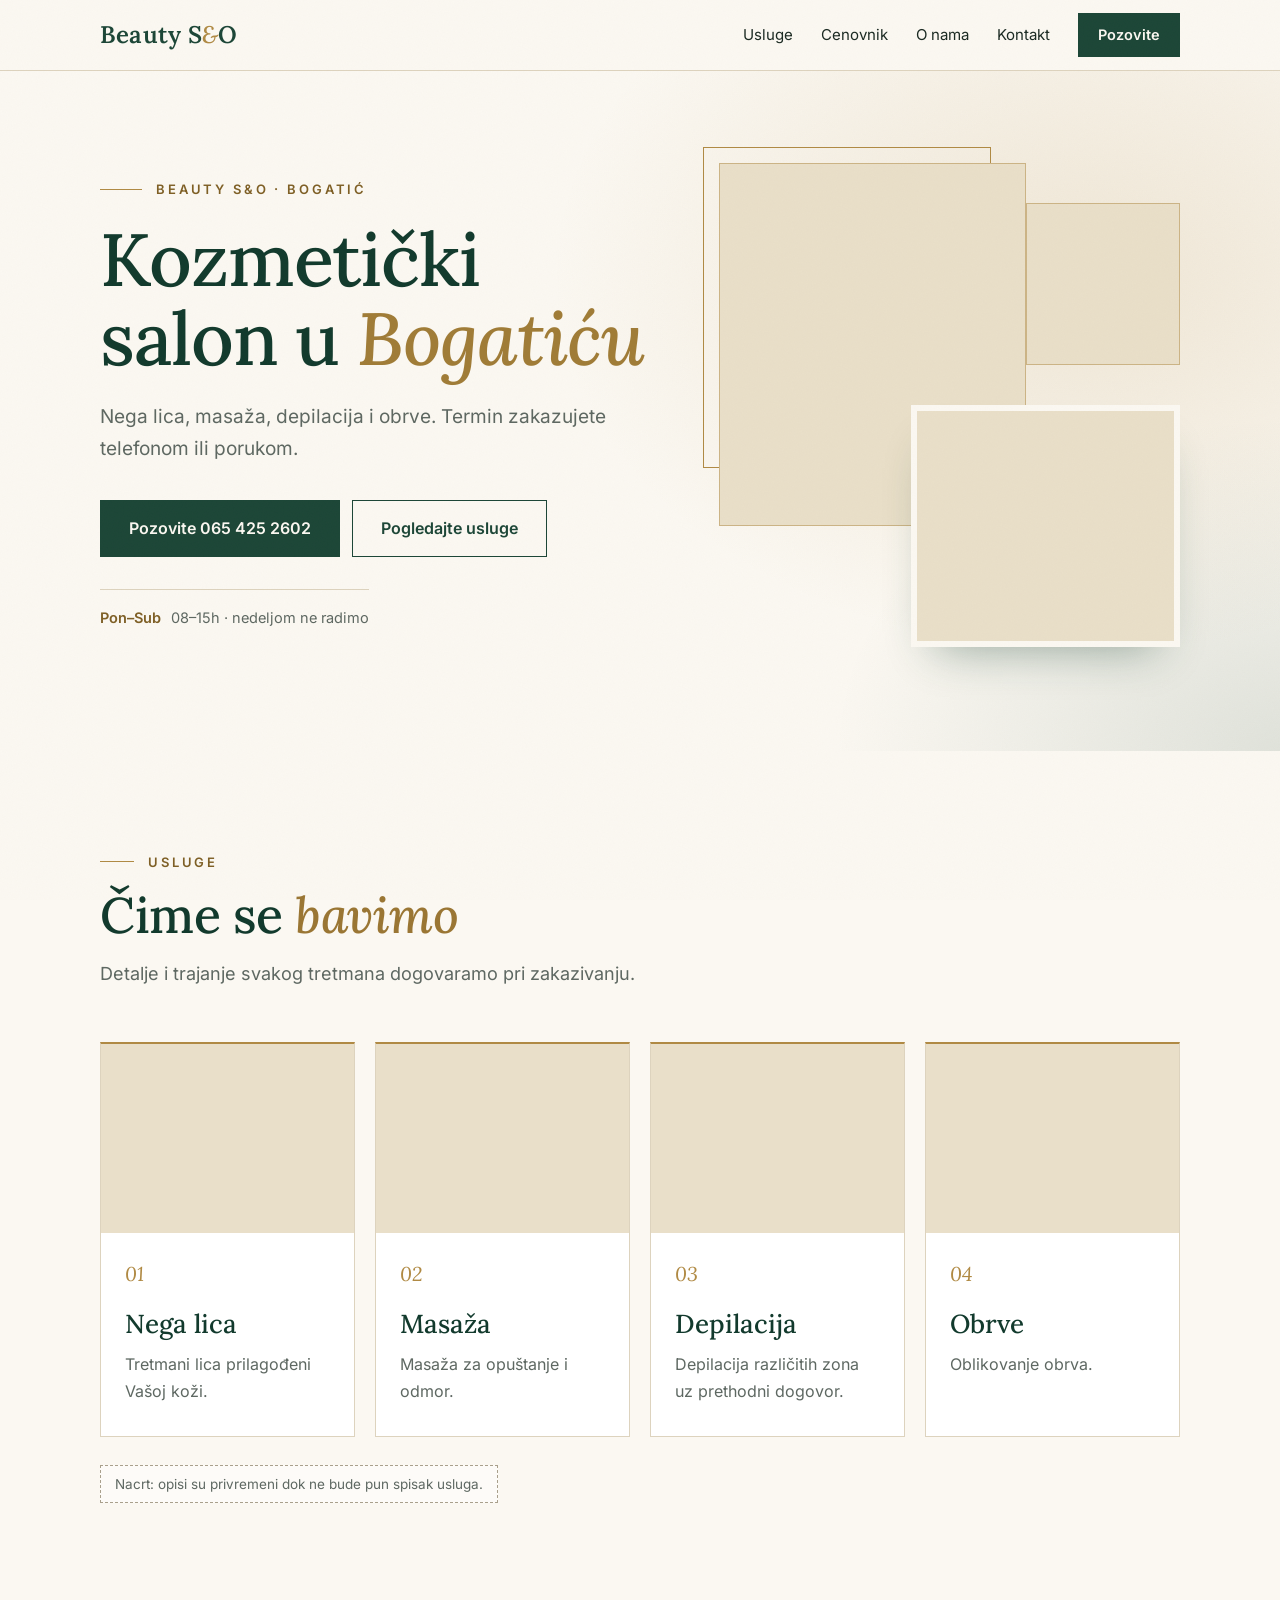
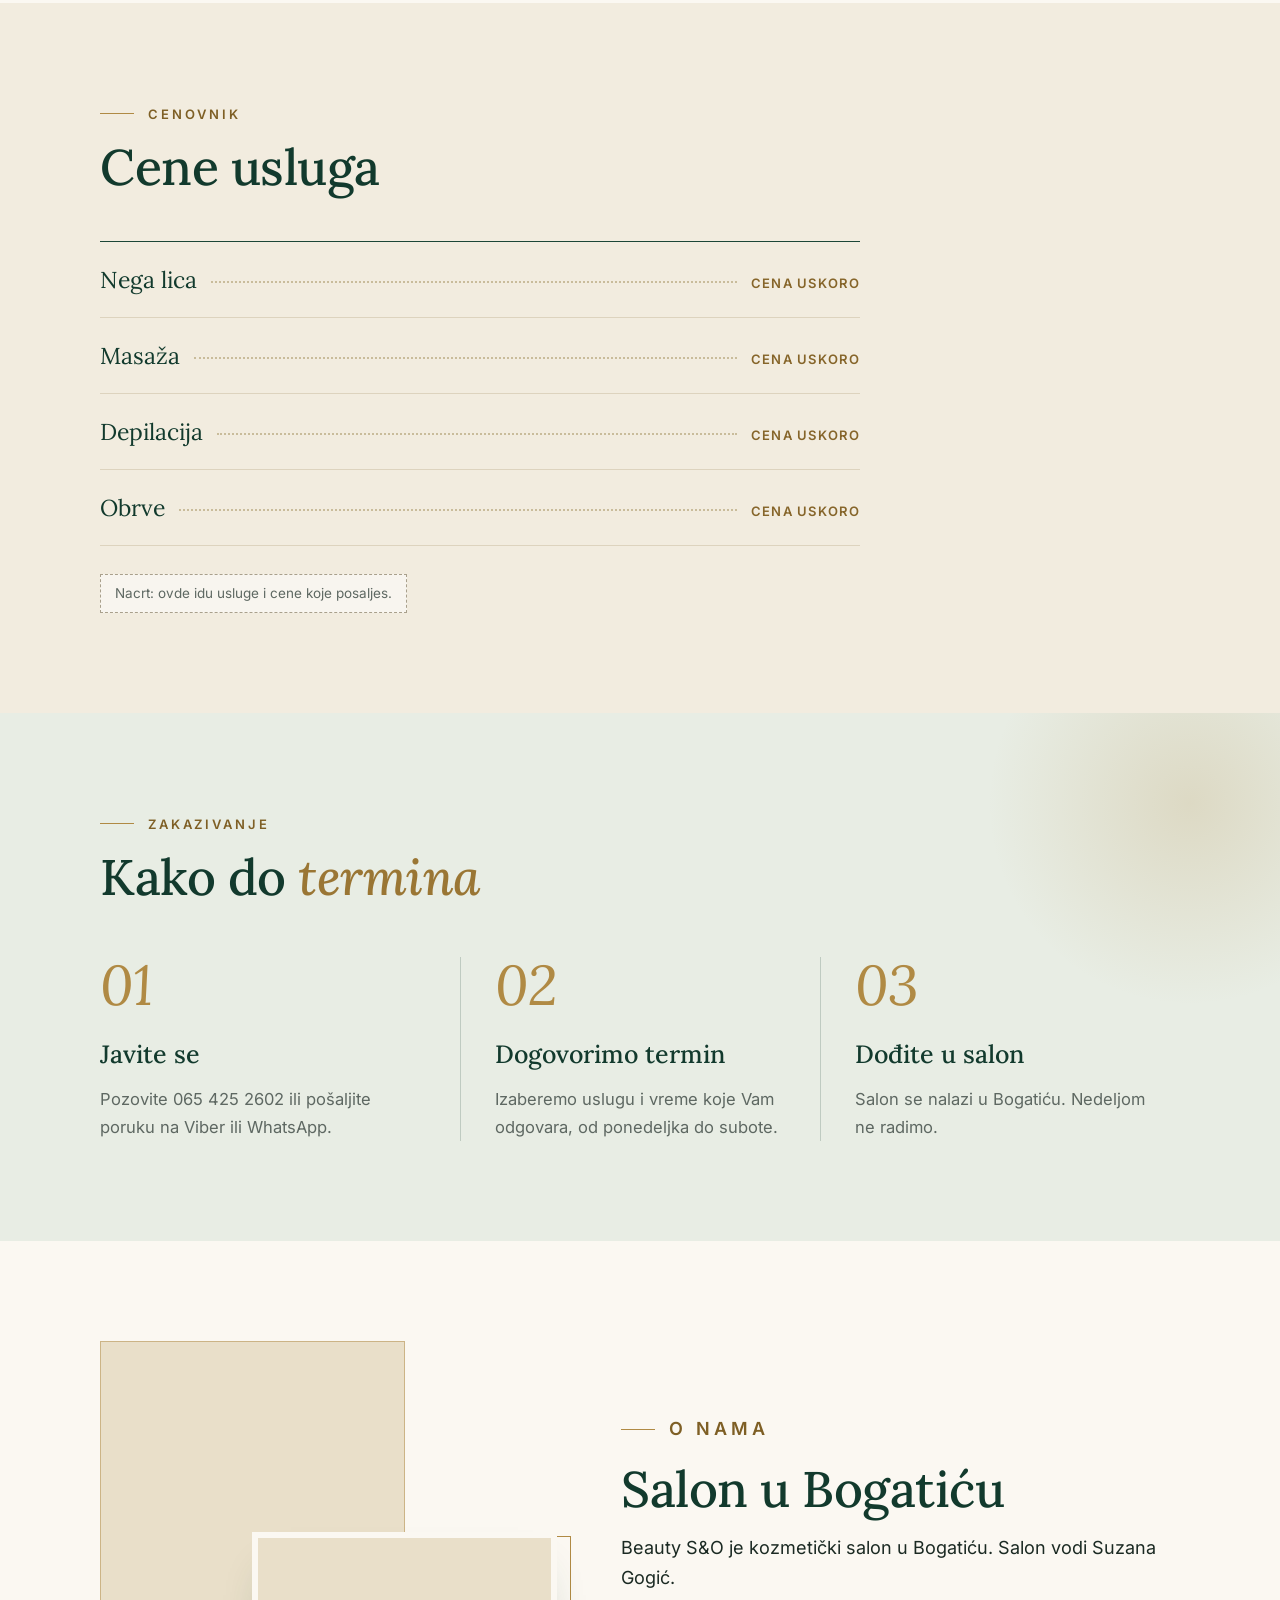
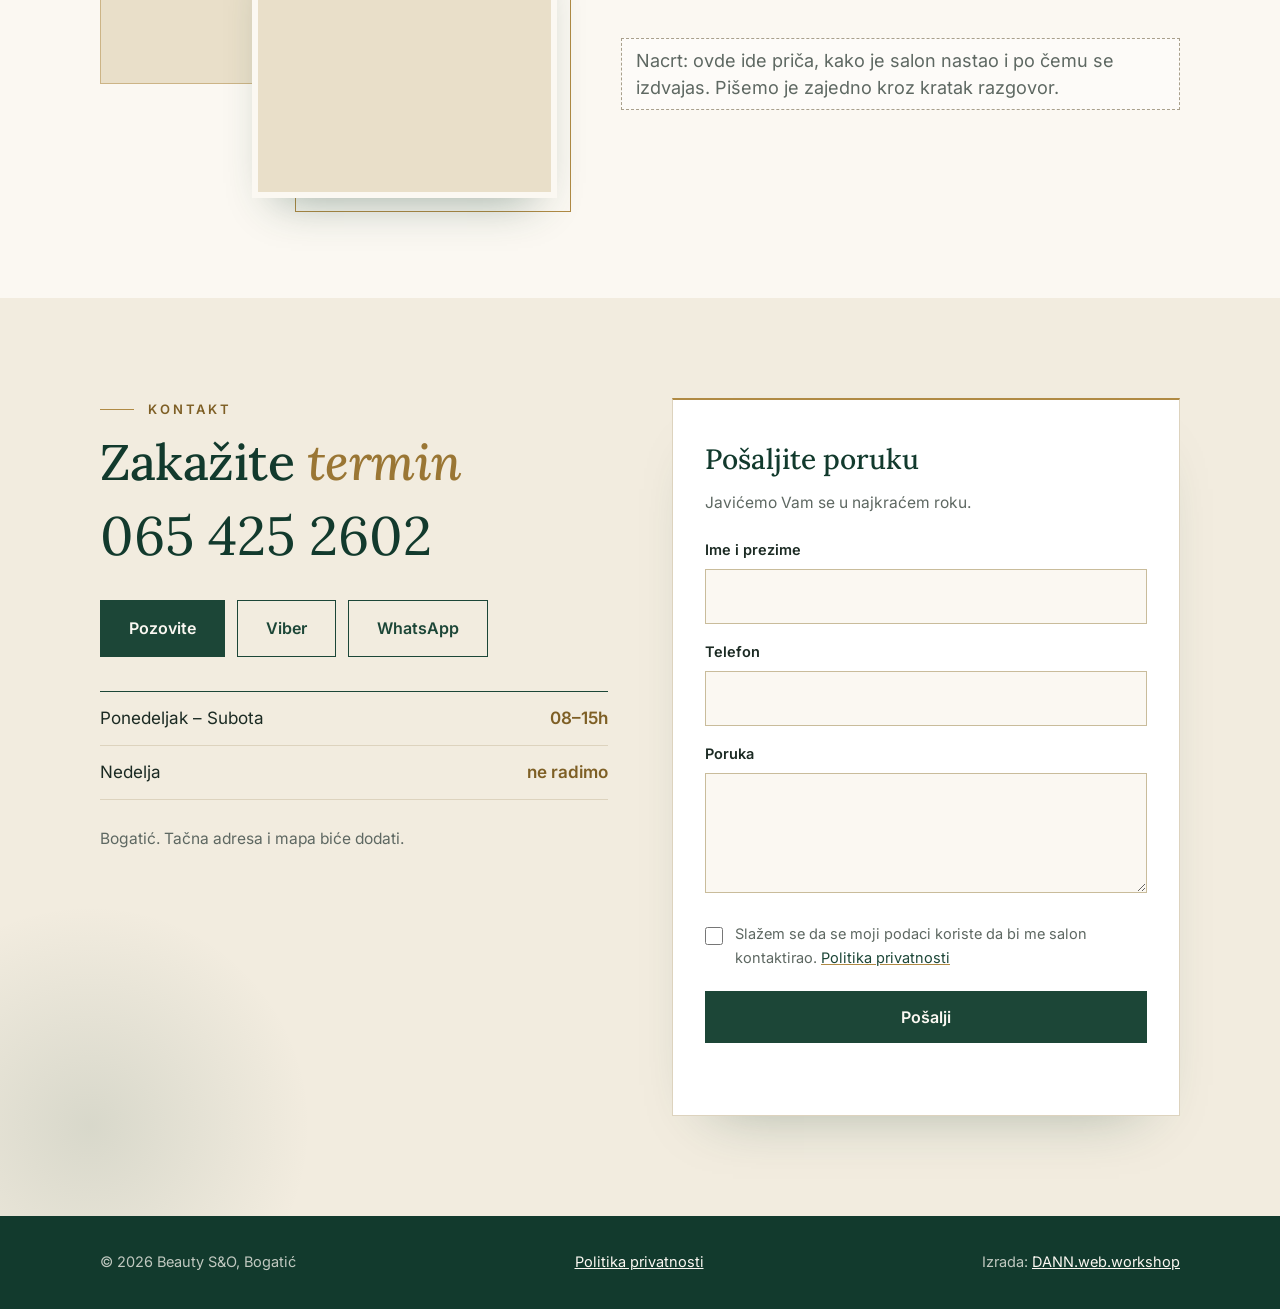
==== index.html @ f67adc8b "Refine temporary service descriptions in index.html Updated temporary descriptions and service notes" ====
<!DOCTYPE html>
<html lang="sr">
<head>
<meta charset="UTF-8">
<meta name="viewport" content="width=device-width, initial-scale=1.0">
<meta name="robots" content="noindex, nofollow">
<title>Beauty S&amp;O | Kozmetički salon Bogatić</title>
<meta name="description" content="Kozmetički salon Beauty S&amp;O u Bogatiću: nega lica, masaža, depilacija i obrve. Radno vreme 08–15h, nedeljom ne radimo. Pozovite za termin.">
<meta name="theme-color" content="#FBF8F2">
<link rel="icon" href="favicon.ico" sizes="any">
<link rel="icon" type="image/png" sizes="32x32" href="img/favicon-32x32.png">
<link rel="icon" type="image/png" sizes="16x16" href="img/favicon-16x16.png">
<link rel="apple-touch-icon" href="img/apple-touch-icon.png">
<link rel="manifest" href="site.webmanifest">
<meta property="og:type" content="website">
<meta property="og:locale" content="sr_RS">
<meta property="og:title" content="Beauty S&amp;O | Kozmetički salon Bogatić">
<meta property="og:description" content="Nega lica, masaža, depilacija i obrve u Bogatiću. Pozovite za termin.">
<meta name="twitter:card" content="summary_large_image">
<link rel="preload" href="fonts/lora.woff2" as="font" type="font/woff2" crossorigin>
<link rel="stylesheet" href="style.css">
<script type="application/ld+json">
{"@context":"https://schema.org","@type":"BeautySalon","name":"Beauty S&O","telephone":"+381654252602","address":{"@type":"PostalAddress","addressLocality":"Bogatić","addressCountry":"RS"},"openingHoursSpecification":[{"@type":"OpeningHoursSpecification","dayOfWeek":["Monday","Tuesday","Wednesday","Thursday","Friday","Saturday"],"opens":"08:00","closes":"15:00"}]}
</script>
</head>
<body>
<header class="hdr">
<div class="wrap">
<a class="logo" href="#top">Beauty S<i>&amp;</i>O</a>
<button class="burger" id="burger" aria-label="Meni" aria-expanded="false" aria-controls="nav">☰</button>
<nav class="nav" id="nav">
<a href="#usluge">Usluge</a>
<a href="#cenovnik">Cenovnik</a>
<a href="#o-nama">O nama</a>
<a href="#kontakt">Kontakt</a>
<a class="cta" href="tel:+381654252602">Pozovite</a>
</nav>
</div>
</header>
<main id="top">
<section class="hero">
<div class="wrap">
<div>
<p class="eyebrow">Beauty S&amp;O · Bogatić</p>
<h1>Kozmetički salon u <em>Bogatiću</em></h1>
<p class="lead">Nega lica, masaža, depilacija i obrve. Termin zakazujete telefonom ili porukom.</p>
<div class="cta-row">
<a class="btn red" href="tel:+381654252602">Pozovite 065 425 2602</a>
<a class="btn line" href="#usluge">Pogledajte usluge</a>
</div>
<p class="chip"><b>Pon–Sub</b> 08–15h · nedeljom ne radimo</p>
</div>
<div class="collage" aria-hidden="true">
<div class="pic a" style="background-image:url(https://images.pexels.com/photos/6560291/pexels-photo-6560291.jpeg?auto=compress&cs=tinysrgb&w=900)"><span class="phl">Lale ili<br>opšta atmosfera</span></div>
<div class="pic b" style="background-image:url(https://images.pexels.com/photos/37229301/pexels-photo-37229301.jpeg?auto=compress&cs=tinysrgb&w=900)"><span class="phl">Masaža lica<br>(vrat i brada)</span></div>
<div class="pic c" style="background-image:url(https://images.pexels.com/photos/15419311/pexels-photo-15419311.jpeg?auto=compress&cs=tinysrgb&w=600)"><span class="phl">Detalj<br>proizvoda</span></div>
</div>
</div>
</section>
<section class="sec" id="usluge">
<div class="wrap">
<p class="kick rv">Usluge</p>
<h2 class="rv">Čime se <em>bavimo</em></h2>
<p class="intro rv">Detalje i trajanje svakog tretmana dogovaramo pri zakazivanju.</p>
<div class="cards">
<article class="card rv"><div class="pic" style="background-image:url(https://images.pexels.com/photos/6690234/pexels-photo-6690234.jpeg?auto=compress&cs=tinysrgb&w=700)"><span class="phl">Nega lica</span></div><span class="n">01</span><h3>Nega lica</h3><p>Tretmani lica prilagođeni Vašoj koži.</p></article>
<article class="card rv"><div class="pic" style="background-image:url(https://images.pexels.com/photos/3865611/pexels-photo-3865611.jpeg?auto=compress&cs=tinysrgb&w=700)"><span class="phl">Masaža</span></div><span class="n">02</span><h3>Masaža</h3><p>Masaža za opuštanje i odmor.</p></article>
<article class="card rv"><div class="pic" style="background-image:url(https://images.pexels.com/photos/9486632/pexels-photo-9486632.jpeg?auto=compress&cs=tinysrgb&w=700)"><span class="phl">Depilacija</span></div><span class="n">03</span><h3>Depilacija</h3><p>Depilacija različitih zona uz prethodni dogovor.</p></article>
<article class="card rv"><div class="pic" style="background-image:url(https://images.pexels.com/photos/3373735/pexels-photo-3373735.jpeg?auto=compress&cs=tinysrgb&w=700)"><span class="phl">Obrve</span></div><span class="n">04</span><h3>Obrve</h3><p>Oblikovanje obrva.</p></article>
</div>
<p class="ph rv">Nacrt: opisi su privremeni dok ne bude pun spisak usluga.</p>
</div>
</section>
<section class="sec alt" id="cenovnik">
<div class="wrap">
<p class="kick rv">Cenovnik</p>
<h2 class="rv">Cene usluga</h2>
<div class="price rv">
<div class="row"><span>Nega lica</span><span class="dots"></span><span class="tbd">cena uskoro</span></div>
<div class="row"><span>Masaža</span><span class="dots"></span><span class="tbd">cena uskoro</span></div>
<div class="row"><span>Depilacija</span><span class="dots"></span><span class="tbd">cena uskoro</span></div>
<div class="row"><span>Obrve</span><span class="dots"></span><span class="tbd">cena uskoro</span></div>
</div>
<p class="ph rv">Nacrt: ovde idu usluge i cene koje posaljes.</p>
</div>
</section>
<section class="sec sage" id="zakazivanje">
<div class="wrap">
<p class="kick rv">Zakazivanje</p>
<h2 class="rv">Kako do <em>termina</em></h2>
<ol class="steps">
<li class="rv"><span class="sn">01</span><h3>Javite se</h3><p>Pozovite 065 425 2602 ili pošaljite poruku na Viber ili WhatsApp.</p></li>
<li class="rv"><span class="sn">02</span><h3>Dogovorimo termin</h3><p>Izaberemo uslugu i vreme koje Vam odgovara, od ponedeljka do subote.</p></li>
<li class="rv"><span class="sn">03</span><h3>Dođite u salon</h3><p>Salon se nalazi u Bogatiću. Nedeljom ne radimo.</p></li>
</ol>
</div>
</section>
<section class="sec" id="o-nama">
<div class="wrap about">
<div class="collage two rv" aria-hidden="true">
<div class="pic a" style="background-image:url(https://images.pexels.com/photos/8490089/pexels-photo-8490089.jpeg?auto=compress&cs=tinysrgb&w=800)"><span class="phl">Prostor salona</span></div>
<div class="pic b" style="background-image:url(https://images.pexels.com/photos/10574793/pexels-photo-10574793.jpeg?auto=compress&cs=tinysrgb&w=800)"><span class="phl">Detalj salona</span></div>
</div>
<div>
<p class="kick rv">O nama</p>
<h2 class="rv">Salon u Bogatiću</h2>
<p class="rv">Beauty S&amp;O je kozmetički salon u Bogatiću. Salon vodi Suzana Gogić.</p>
<p class="ph rv">Nacrt: ovde ide priča, kako je salon nastao i po čemu se izdvajas. Pišemo je zajedno kroz kratak razgovor.</p>
</div>
</div>
</section>
<section class="sec dk" id="kontakt">
<div class="wrap contact">
<div>
<p class="kick rv">Kontakt</p>
<h2 class="rv">Zakažite <em>termin</em></h2>
<a class="big rv" href="tel:+381654252602">065 425 2602</a>
<div class="cta-row rv">
<a class="btn red" href="tel:+381654252602">Pozovite</a>
<a class="btn line" href="viber://chat?number=%2B381654252602">Viber</a>
<a class="btn line" href="https://wa.me/381654252602" target="_blank" rel="noopener">WhatsApp</a>
</div>
<div class="hours rv">
<div><span>Ponedeljak – Subota</span><span>08–15h</span></div>
<div><span>Nedelja</span><span>ne radimo</span></div>
</div>
<p class="addr rv">Bogatić. Tačna adresa i mapa biće dodati.</p>
</div>
<form id="kform" class="rv" novalidate>
<h3>Pošaljite poruku</h3>
<p class="sub">Javićemo Vam se u najkraćem roku.</p>
<div class="hp"><label for="website">Ne popunjavajte</label><input type="text" id="website" name="website" tabindex="-1" autocomplete="off"></div>
<label for="ime">Ime i prezime</label>
<input type="text" id="ime" name="ime" autocomplete="name">
<label for="tel">Telefon</label>
<input type="tel" id="tel" name="tel" autocomplete="tel">
<label for="poruka">Poruka</label>
<textarea id="poruka" name="poruka"></textarea>
<label class="chk"><input type="checkbox" name="saglasnost"><span>Slažem se da se moji podaci koriste da bi me salon kontaktirao. <a href="politika-privatnosti.html">Politika privatnosti</a></span></label>
<button class="btn red" type="submit" style="width:100%">Pošalji</button>
<p class="msg" id="kmsg" role="status"></p>
</form>
</div>
</section>
</main>
<footer class="ftr">
<div class="wrap">
<span>© 2026 Beauty S&amp;O, Bogatić</span>
<span><a href="politika-privatnosti.html">Politika privatnosti</a></span>
<span>Izrada: <a href="https://dannwebworkshop.rs" target="_blank" rel="noopener">DANN.web.workshop</a></span>
</div>
</footer>
<a class="float" href="tel:+381654252602" aria-label="Pozovite salon">Pozovite</a>
<script src="app.js"></script>
</body>
</html>
---- style.css ----
@font-face{font-family:'Inter';font-weight:400;font-display:swap;src:url(fonts/in-400.woff2) format('woff2');unicode-range:U+0000-00FF,U+0131,U+0152-0153,U+02BB-02BC,U+02C6,U+02DA,U+02DC,U+2000-206F,U+20AC,U+2122,U+2191,U+2193,U+2212,U+2215,U+FEFF,U+FFFD}
@font-face{font-family:'Inter';font-weight:400;font-display:swap;src:url(fonts/in-400-x.woff2) format('woff2');unicode-range:U+0100-02BA,U+02BD-02C5,U+02C7-02CC,U+02CE-02D7,U+02DD-02FF,U+0304,U+0308,U+0329,U+1D00-1DBF,U+1E00-1E9F,U+1EF2-1EFF,U+2020,U+20A0-20AB,U+20AD-20C0,U+2113,U+2C60-2C7F,U+A720-A7FF}
@font-face{font-family:'Inter';font-weight:600;font-display:swap;src:url(fonts/in-600.woff2) format('woff2');unicode-range:U+0000-00FF,U+0131,U+0152-0153,U+02BB-02BC,U+02C6,U+02DA,U+02DC,U+2000-206F,U+20AC,U+2122,U+2191,U+2193,U+2212,U+2215,U+FEFF,U+FFFD}
@font-face{font-family:'Inter';font-weight:600;font-display:swap;src:url(fonts/in-600-x.woff2) format('woff2');unicode-range:U+0100-02BA,U+02BD-02C5,U+02C7-02CC,U+02CE-02D7,U+02DD-02FF,U+0304,U+0308,U+0329,U+1D00-1DBF,U+1E00-1E9F,U+1EF2-1EFF,U+2020,U+20A0-20AB,U+20AD-20C0,U+2113,U+2C60-2C7F,U+A720-A7FF}
@font-face{font-family:'Lora';font-style:normal;font-weight:400 700;font-display:swap;src:url(fonts/lora.woff2) format('woff2')}
@font-face{font-family:'Lora';font-style:italic;font-weight:400 700;font-display:swap;src:url(fonts/lora-i.woff2) format('woff2')}
:root{--green:#1C4637;--green2:#123A2D;--cream:#FBF8F2;--paper:#F2ECDF;--ink:#1B2A23;--soft:#5E6862;--gold:#B08A44;--goldd:#86652A;--line:#DDD3BE;--sage:#E8EDE4;--ser:'Lora',Georgia,'Times New Roman',serif;--san:'Inter',system-ui,-apple-system,'Segoe UI',Roboto,sans-serif}
*{box-sizing:border-box;margin:0;padding:0}
html{scroll-behavior:smooth;scroll-padding-top:76px}
body{font-family:var(--san);background:var(--cream);color:var(--ink);line-height:1.7;font-size:17px;-webkit-font-smoothing:antialiased}
a{color:inherit}
img{max-width:100%}
.wrap{max-width:1120px;margin:0 auto;padding-inline:20px}
.hdr{position:sticky;top:0;z-index:30;background:rgba(251,248,242,.94);backdrop-filter:blur(8px);border-bottom:1px solid var(--line);color:var(--green)}
.hdr .wrap{display:flex;align-items:center;gap:20px;height:70px}
.logo{font-family:var(--ser);font-size:24px;font-weight:600;text-decoration:none;letter-spacing:.01em;white-space:nowrap;color:var(--green)}
.logo i{color:var(--gold);font-weight:500}
.nav{display:flex;gap:28px;margin-left:auto;align-items:center}
.nav a{text-decoration:none;font-size:15px;color:var(--ink)}
.nav a:hover{color:var(--goldd)}
.nav .cta{background:var(--green);color:var(--cream);padding:10px 20px;font-weight:600;font-size:14.5px}
.nav .cta:hover{background:var(--green2);color:var(--cream)}
.burger{display:none;margin-left:auto;background:none;border:1px solid var(--green);color:var(--green);width:44px;height:44px;font-size:20px;cursor:pointer}
.hero{position:relative;overflow:hidden;background-color:var(--cream);}
.hero::before{content:'';position:absolute;inset:0;background:radial-gradient(60% 80% at 85% 30%,rgba(176,138,68,.16),transparent 70%),radial-gradient(50% 70% at 100% 100%,rgba(28,70,55,.12),transparent 70%);pointer-events:none}
.hero .wrap{display:grid;grid-template-columns:1.1fr .9fr;gap:56px;align-items:center;padding-block:92px 104px;position:relative}
.eyebrow{font-size:13px;letter-spacing:.22em;text-transform:uppercase;color:var(--goldd);font-weight:600;margin-bottom:20px;display:flex;align-items:center;gap:14px}
.eyebrow::before{content:'';width:42px;height:1px;background:var(--gold)}
h1{font-family:var(--ser);font-weight:500;font-size:clamp(40px,6.2vw,74px);line-height:1.06;letter-spacing:-.015em;text-wrap:balance;color:var(--green2)}
h1 em{font-style:italic;color:#A07C37}
.lead{font-size:19px;max-width:29em;margin-top:24px;color:var(--soft)}
.cta-row{display:flex;flex-wrap:wrap;gap:12px;margin-top:34px}
.btn{display:inline-flex;align-items:center;justify-content:center;gap:8px;text-decoration:none;font-weight:600;font-size:16px;padding:14px 28px;border:1px solid transparent;cursor:pointer;font-family:var(--san);min-height:52px;transition:background .2s,color .2s,border-color .2s}
.btn.red{background:var(--green);color:var(--cream)}
.btn.red:hover{background:var(--green2)}
.btn.line{border-color:var(--green);color:var(--green);background:transparent}
.btn.line:hover{background:var(--green);color:var(--cream)}
.chip{display:inline-flex;gap:10px;align-items:center;margin-top:32px;font-size:14.5px;color:var(--soft);border-top:1px solid var(--line);padding-top:16px}
.chip b{color:var(--goldd);font-weight:600}
.arch{aspect-ratio:3/4;border-radius:999px 999px 8px 8px;background:linear-gradient(165deg,#F7F1E4,#E9DFC9);border:1px solid var(--gold);display:flex;align-items:flex-end;justify-content:center;padding:28px;position:relative;max-width:410px;margin-left:auto;width:100%;box-shadow:0 30px 60px -30px rgba(28,70,55,.35)}
.arch::after{content:'';position:absolute;inset:12px;border-radius:999px 999px 4px 4px;border:1px solid rgba(176,138,68,.45);pointer-events:none}
.phl{font-size:12.5px;letter-spacing:.14em;text-transform:uppercase;color:var(--goldd);text-align:center;line-height:1.5}
.sec{padding-block:100px;position:relative}
.sec.alt{background:var(--paper)}
.sec.dk{background:var(--paper);color:var(--ink)}
.kick{font-size:13px;letter-spacing:.22em;text-transform:uppercase;color:var(--goldd);font-weight:600;margin-bottom:14px;display:flex;align-items:center;gap:14px}
.kick::before{content:'';width:34px;height:1px;background:var(--gold)}
h2{font-family:var(--ser);font-weight:500;font-size:clamp(32px,4.5vw,50px);line-height:1.12;letter-spacing:-.01em;margin-bottom:16px;text-wrap:balance;color:var(--green2)}
h2 em{font-style:italic;color:#9A7634}
.intro{max-width:36em;color:var(--soft);font-size:18px}
.dk .intro{color:var(--soft)}
.cards{display:grid;grid-template-columns:repeat(4,1fr);gap:20px;margin-top:52px}
.card{padding:32px 26px 36px;background:#fff;border:1px solid var(--line);border-top:2px solid var(--gold);transition:transform .25s,box-shadow .25s}
.card:hover{transform:translateY(-4px);box-shadow:0 22px 40px -26px rgba(28,70,55,.4)}
.card .n{font-family:var(--ser);font-style:italic;color:var(--gold);font-size:20px;margin-bottom:34px;display:block}
.card h3{font-family:var(--ser);font-weight:500;font-size:26px;line-height:1.15;margin-bottom:12px;color:var(--green2)}
.card p{color:var(--soft);font-size:16px}
.ph{display:inline-block;margin-top:28px;font-size:13.5px;color:var(--soft);border:1px dashed #A9A08C;padding:8px 14px;line-height:1.5;background:rgba(255,255,255,.5)}
.price{margin-top:46px;max-width:760px}
.row{display:flex;align-items:baseline;gap:14px;padding:18px 0;border-bottom:1px solid var(--line);font-size:19px}
.row:first-child{border-top:1px solid var(--green)}
.row span:first-child{font-family:var(--ser);font-size:23px;color:var(--green2)}
.row .dots{flex:1;border-bottom:2px dotted #C9BC9B;transform:translateY(-5px)}
.row .tbd{font-size:13px;letter-spacing:.1em;text-transform:uppercase;color:var(--goldd);font-weight:600;white-space:nowrap}
.about{display:grid;grid-template-columns:.9fr 1.1fr;gap:64px;align-items:center}
.about .arch{border-radius:8px 8px 999px 999px;margin:0;max-width:430px;aspect-ratio:4/5;align-items:flex-start}
.about .arch::after{border-radius:4px 4px 999px 999px}
.about p{margin-bottom:16px;font-size:18px}
.contact{display:grid;grid-template-columns:1fr 1fr;gap:64px}
.big{font-family:var(--ser);font-size:clamp(34px,5vw,54px);line-height:1.1;display:block;margin:6px 0 24px;text-decoration:none;color:var(--green2)}
.hours{margin-top:34px;border-top:1px solid var(--green)}
.hours div{display:flex;justify-content:space-between;padding:12px 0;border-bottom:1px solid var(--line);font-size:17px}
.hours div span:last-child{color:var(--goldd);font-weight:600}
.addr{margin-top:26px;font-size:15.5px;color:var(--soft)}
form{background:#fff;color:var(--ink);padding:36px 32px;border:1px solid var(--line);border-top:2px solid var(--gold);box-shadow:0 30px 60px -40px rgba(28,70,55,.4)}
form h3{font-family:var(--ser);font-weight:500;font-size:28px;margin-bottom:6px;color:var(--green2)}
form .sub{color:var(--soft);font-size:15.5px;margin-bottom:22px}
label{display:block;font-size:14.5px;font-weight:600;margin:16px 0 6px}
input[type=text],input[type=tel],textarea{width:100%;font:inherit;font-size:16px;padding:13px 14px;border:1px solid #C9BC9B;background:var(--cream);color:var(--ink);border-radius:0}
textarea{min-height:120px;resize:vertical}
input:focus,textarea:focus{outline:2px solid var(--green);outline-offset:-1px}
.chk{display:flex;gap:12px;align-items:flex-start;margin:20px 0;font-size:14.5px;font-weight:400;color:var(--soft)}
.chk input{margin-top:5px;width:18px;height:18px;flex-shrink:0;accent-color:var(--green)}
.chk a{color:var(--green);text-decoration-color:var(--gold)}
.hp{position:absolute;left:-9999px;width:1px;height:1px;overflow:hidden}
.msg{margin-top:14px;font-size:15px;min-height:1.5em}
.msg.ok{color:#1F6B45}.msg.er{color:#9A3324}
.ftr{background:var(--green2);color:rgba(251,248,242,.75);padding-block:34px;font-size:14.5px}
.ftr .wrap{display:flex;flex-wrap:wrap;gap:12px 28px;justify-content:space-between}
.ftr a{color:var(--cream)}
.rv{opacity:0;transform:translateY(18px);transition:opacity .6s,transform .6s}
.rv.in{opacity:1;transform:none}
.leg{max-width:760px;margin:0 auto;padding:56px 20px 90px}
.leg h1{font-size:clamp(32px,5vw,46px);margin-bottom:24px;line-height:1.15}
.leg h2{font-size:24px;margin:34px 0 10px}
.leg p,.leg li{margin-bottom:12px;color:#2B3731}
.leg ul{padding-left:22px}
.leg .ph{margin:8px 0 18px}
@media(max-width:900px){.hero .wrap{grid-template-columns:1fr;gap:40px;padding-block:56px 64px}.arch{margin:0 auto;max-width:300px}.cards{grid-template-columns:1fr 1fr}.about,.contact{grid-template-columns:1fr;gap:40px}.sec{padding-block:68px}.about .arch{margin:0 auto;max-width:300px}}
@media(max-width:760px){.nav{display:none;position:absolute;top:70px;left:0;right:0;background:var(--cream);border-bottom:1px solid var(--line);flex-direction:column;align-items:stretch;gap:0;padding:8px 20px 20px}.nav.open{display:flex}.nav a{padding:14px 0;border-bottom:1px solid var(--line);font-size:17px}.nav .cta{text-align:center;margin-top:14px;border:0}.burger{display:block}}
@media(max-width:520px){.cards{grid-template-columns:1fr}.row{flex-wrap:wrap;gap:4px 12px}.row .dots{display:none}.row span:first-child{font-size:21px}form{padding:26px 20px}.btn{width:100%}.cta-row{flex-direction:column}}
@media(prefers-reduced-motion:reduce){html{scroll-behavior:auto}.rv{opacity:1;transform:none;transition:none}.card{transition:none}}

.pic{background-color:#E9DFC9;background-image:linear-gradient(160deg,#F4EDDD,#E2D6BC);background-size:cover;background-position:center;position:relative;display:flex;align-items:flex-end;justify-content:center;padding:18px}
.collage{position:relative;display:grid;grid-template-columns:repeat(12,1fr);grid-template-rows:repeat(12,1fr);aspect-ratio:1/1.05;width:100%;max-width:520px;margin-left:auto}
.collage .pic{border:1px solid rgba(176,138,68,.5)}
.collage .a{grid-column:1/9;grid-row:1/10;z-index:1}
.collage .b{grid-column:6/13;grid-row:7/13;z-index:3;border:6px solid var(--cream);box-shadow:0 24px 44px -24px rgba(28,70,55,.45)}
.collage .c{grid-column:9/13;grid-row:2/6;z-index:2;background-image:linear-gradient(160deg,#DDE6DB,#C4D3C6)}
.collage::before{content:'';position:absolute;left:-16px;top:-16px;width:62%;height:66%;border:1px solid var(--gold);z-index:0}
.collage.two{aspect-ratio:1/1;max-width:460px;margin:0}
.collage.two .a{grid-column:1/9;grid-row:1/10}
.collage.two .b{grid-column:5/13;grid-row:6/13}
.collage.two::before{left:auto;right:-14px;top:auto;bottom:-14px;width:60%;height:60%}
.card{padding:0 0 30px;display:flex;flex-direction:column}
.card .pic{aspect-ratio:4/3;border:0;padding:12px}
.card .n,.card h3,.card p{padding-inline:24px}
.card .n{margin:24px 0 18px}
.phl{font-size:11.5px}
.float{display:none}
@media(max-width:900px){.collage{margin:0 auto;max-width:440px}.collage.two{margin:0 auto}}
@media(max-width:760px){.float{display:flex;position:fixed;right:16px;bottom:16px;z-index:40;background:var(--green);color:var(--cream);text-decoration:none;font-weight:600;padding:14px 22px;box-shadow:0 14px 30px -12px rgba(18,58,45,.6);align-items:center;gap:8px}}
.collage .a{align-items:flex-start;justify-content:flex-start}.collage.two .a{align-items:flex-start;justify-content:flex-start}

.pic:not(.empty) .phl{display:none}

body::before{content:'';position:fixed;inset:0;pointer-events:none;z-index:50;opacity:.045;background-image:url("data:image/svg+xml;utf8,<svg xmlns='http://www.w3.org/2000/svg' width='160' height='160'><filter id='n'><feTurbulence type='fractalNoise' baseFrequency='.8' numOctaves='2' stitchTiles='stitch'/><feColorMatrix values='0 0 0 0 .45 0 0 0 0 .38 0 0 0 0 .2 0 0 0 .55 0'/></filter><rect width='100%' height='100%' filter='url(%23n)'/></svg>")}
.sec.sage{background:var(--sage);overflow:hidden}
.sec.sage::before{content:'';position:absolute;right:-120px;top:-120px;width:420px;height:420px;background:radial-gradient(circle,rgba(176,138,68,.2),transparent 68%);pointer-events:none}
.sec.dk::before{content:'';position:absolute;left:-140px;bottom:-140px;width:460px;height:460px;background:radial-gradient(circle,rgba(28,70,55,.12),transparent 68%);pointer-events:none}
.sec.dk{overflow:hidden}
.steps{list-style:none;display:grid;grid-template-columns:repeat(3,1fr);gap:0;margin-top:52px;position:relative}
.steps li{padding:0 34px 0 0;position:relative}
.steps li+li{padding-left:34px;border-left:1px solid rgba(28,70,55,.2)}
.sn{font-family:var(--ser);font-style:italic;font-size:56px;line-height:1;color:var(--gold);display:block;margin-bottom:20px}
.steps h3{font-family:var(--ser);font-weight:500;font-size:25px;margin-bottom:10px;color:var(--green2)}
.steps p{color:var(--soft);font-size:16.5px}
.tbd,.hours div span:last-child,.chip b,.eyebrow,.kick{color:#7E5F25}
@media(max-width:760px){.steps{grid-template-columns:1fr;gap:34px}.steps li,.steps li+li{padding:0;border-left:0}.sn{font-size:44px;margin-bottom:10px}}
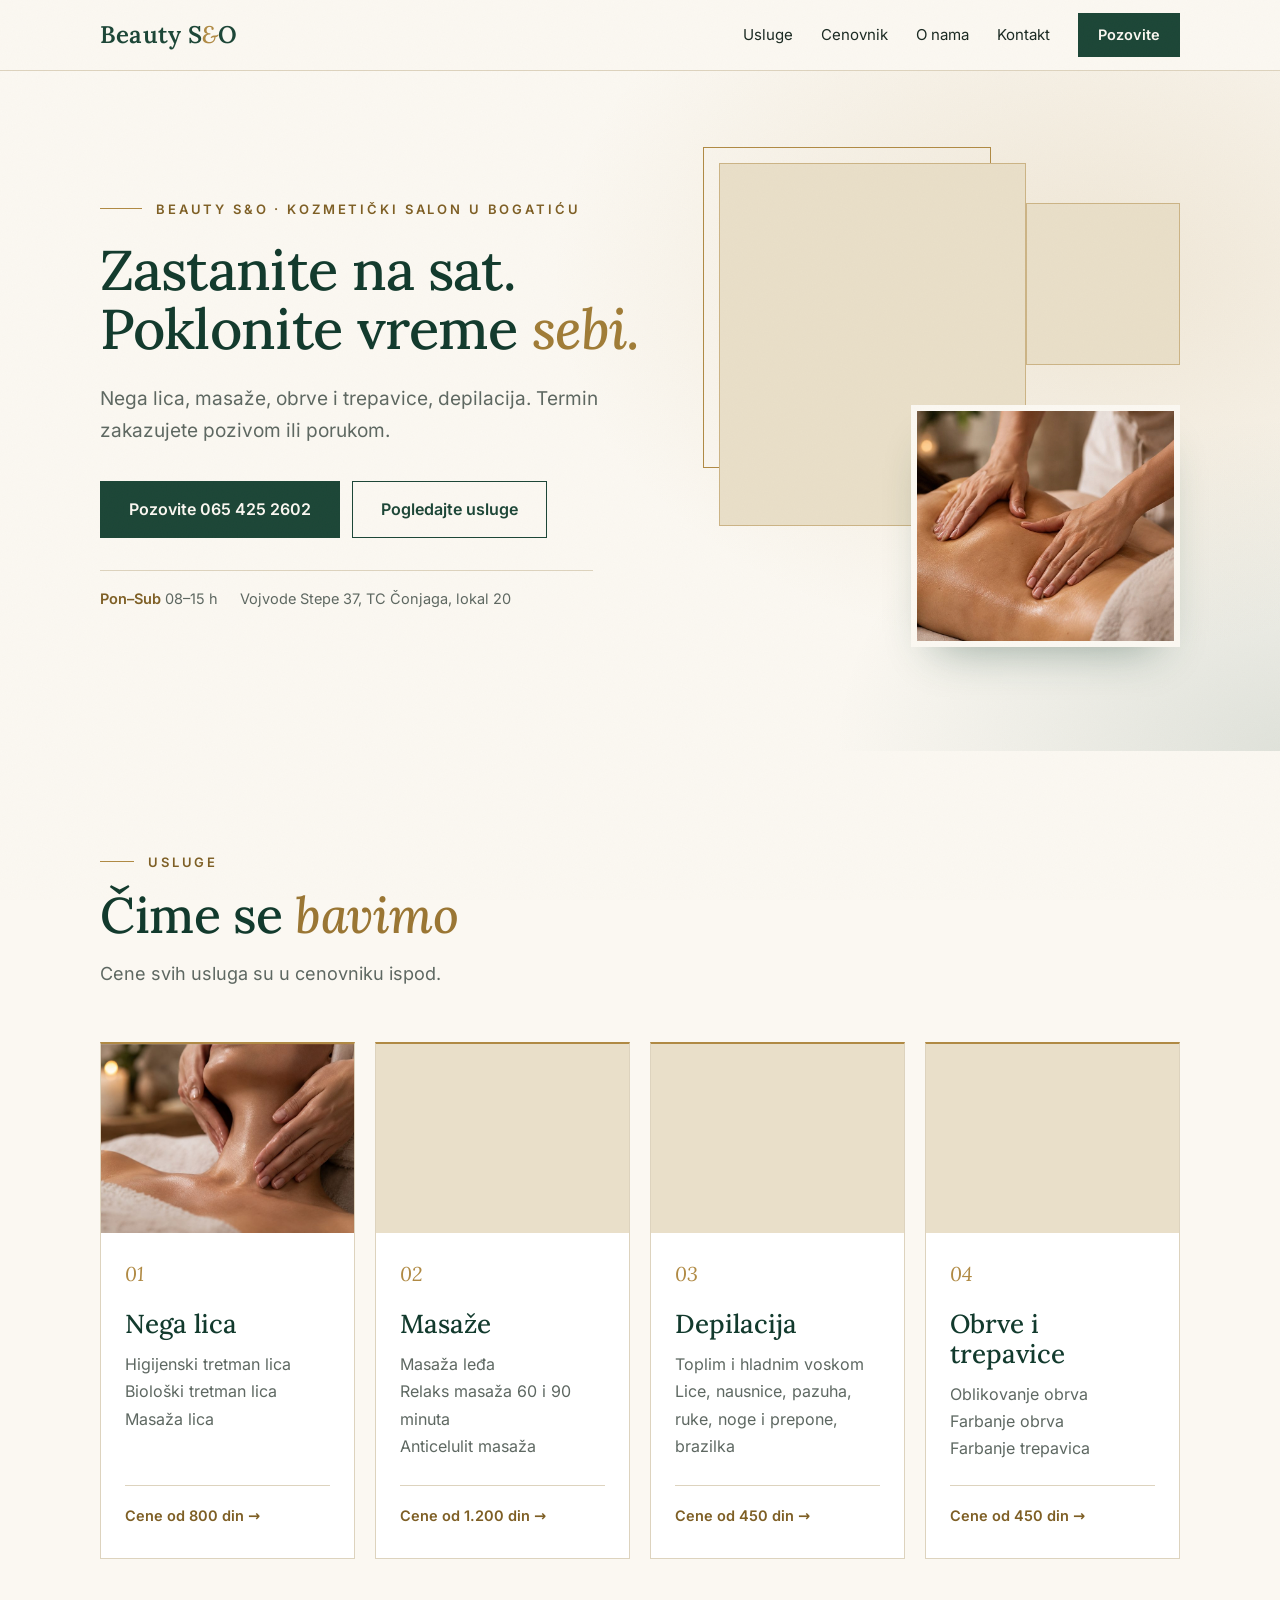
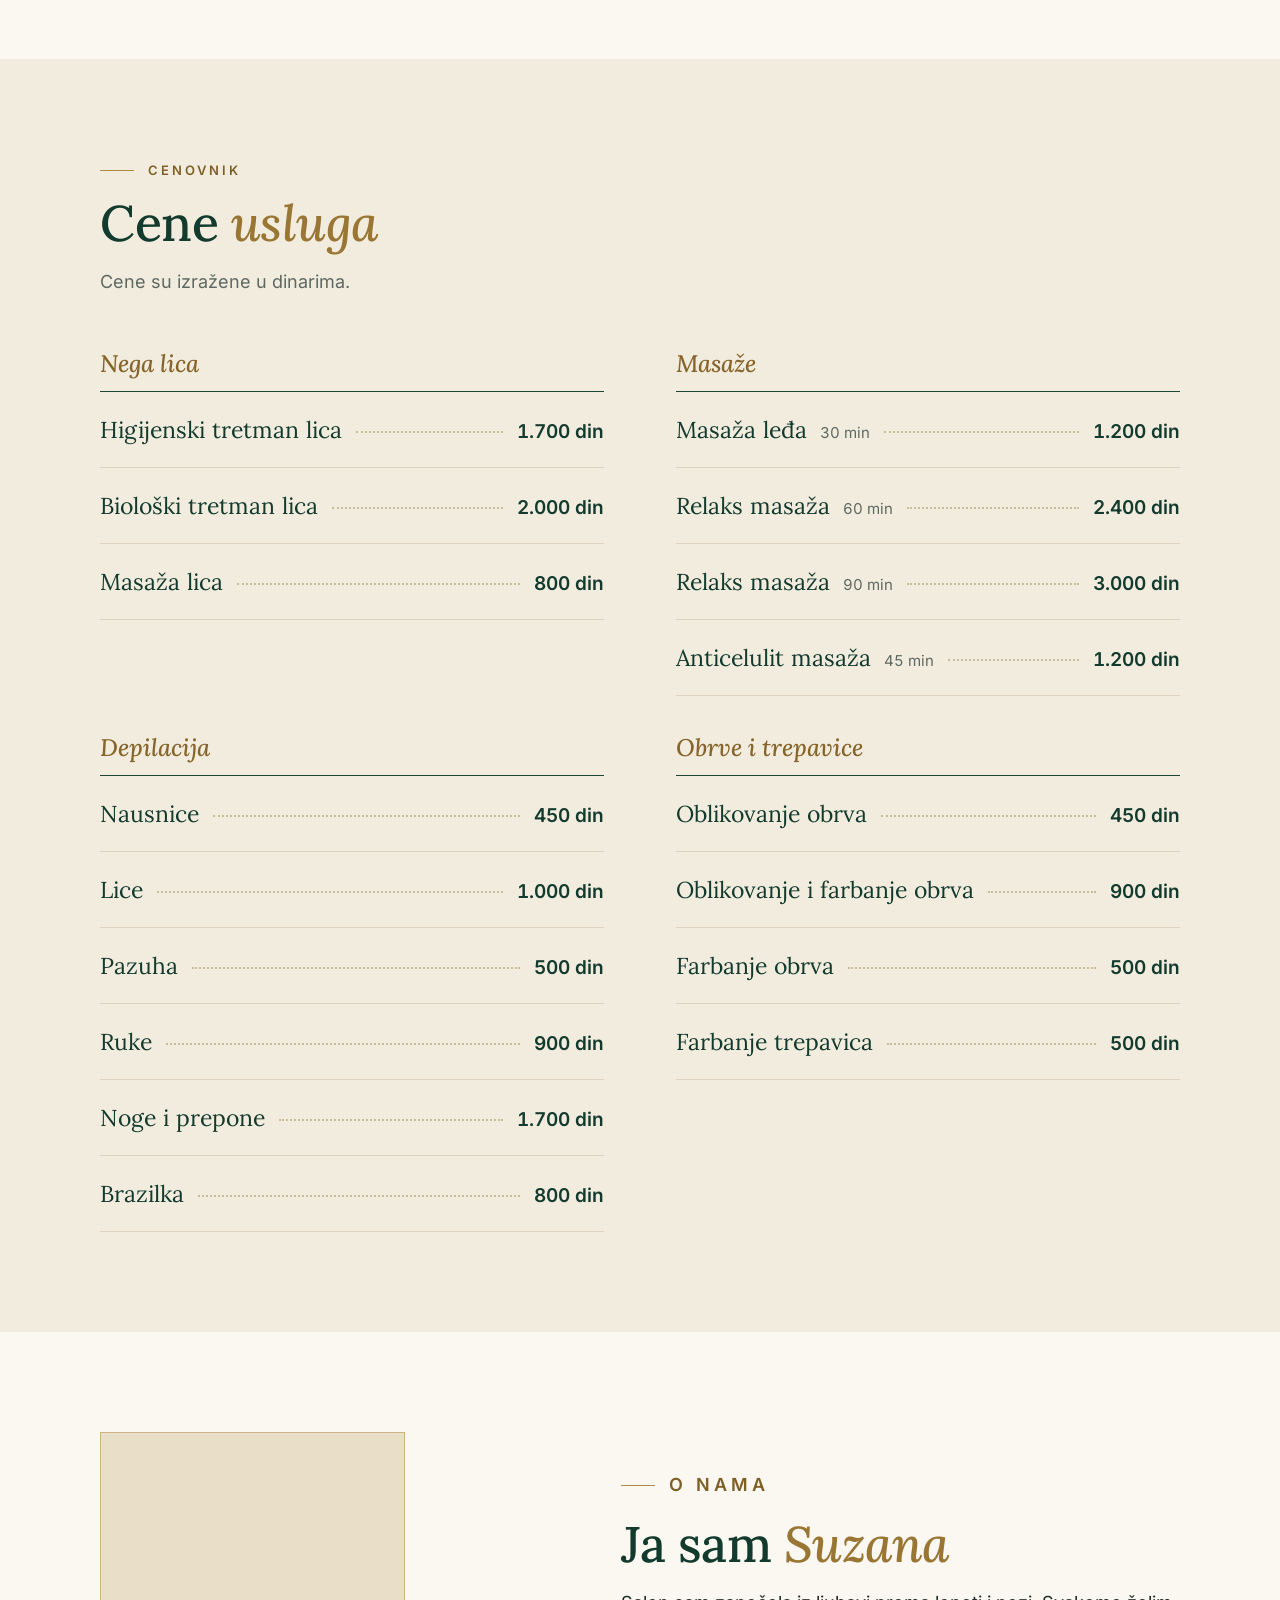
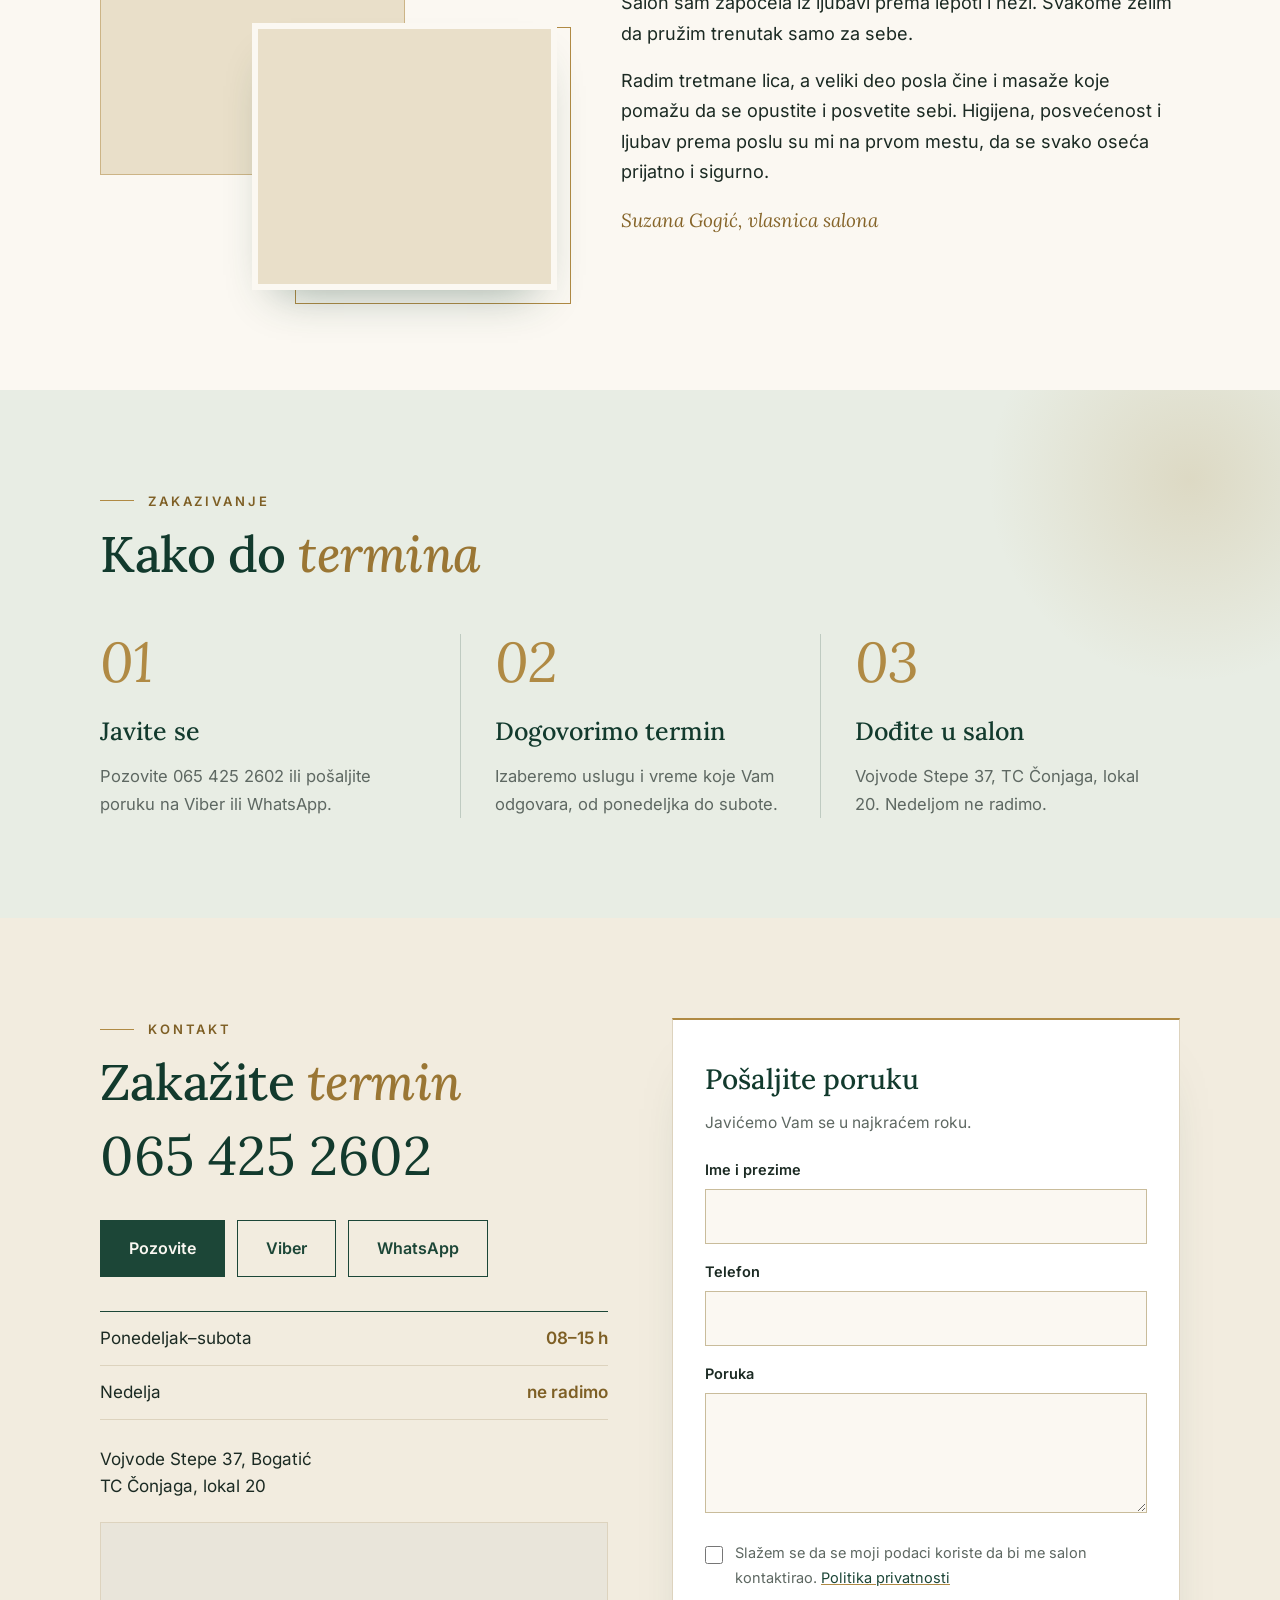
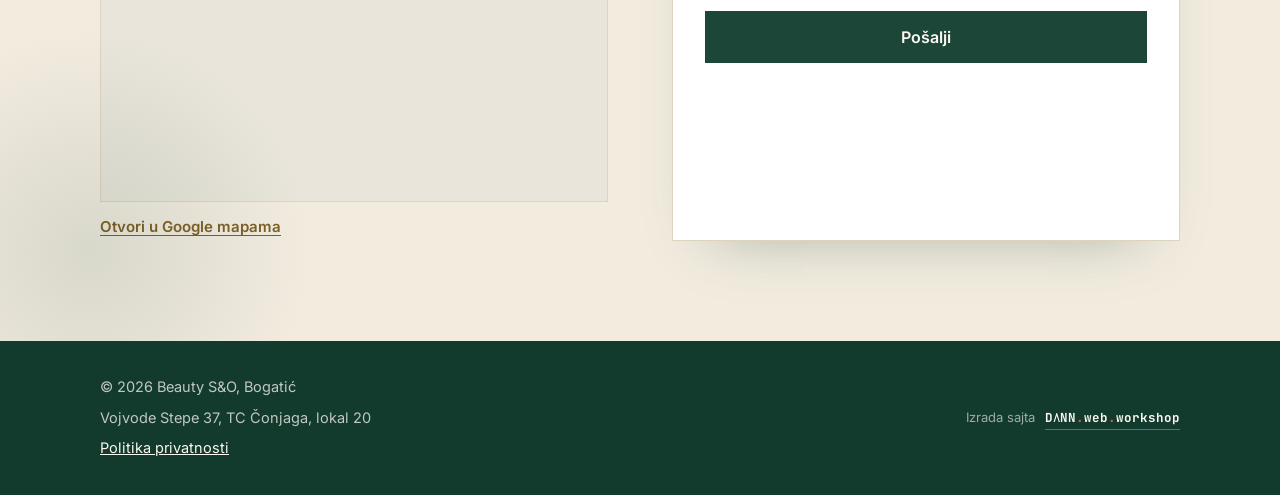
==== commit b8cd1e54: "Add files via upload" ====
--- a/index.html
+++ b/index.html
@@ -1,11 +1,11 @@
 <!DOCTYPE html>
-<html lang="sr">
+<html lang="sr-Latn">
 <head>
 <meta charset="UTF-8">
 <meta name="viewport" content="width=device-width, initial-scale=1.0">
 <meta name="robots" content="noindex, nofollow">
 <title>Beauty S&amp;O | Kozmetički salon Bogatić</title>
-<meta name="description" content="Kozmetički salon Beauty S&amp;O u Bogatiću: nega lica, masaža, depilacija i obrve. Radno vreme 08–15h, nedeljom ne radimo. Pozovite za termin.">
+<meta name="description" content="Kozmetički salon Beauty S&amp;O u Bogatiću: nega lica, masaže, obrve i trepavice, depilacija. Vojvode Stepe 37. Radno vreme 08–15 h, nedeljom ne radimo.">
 <meta name="theme-color" content="#FBF8F2">
 <link rel="icon" href="favicon.ico" sizes="any">
 <link rel="icon" type="image/png" sizes="32x32" href="img/favicon-32x32.png">
@@ -14,13 +14,19 @@
 <link rel="manifest" href="site.webmanifest">
 <meta property="og:type" content="website">
 <meta property="og:locale" content="sr_RS">
+<meta property="og:site_name" content="Beauty S&amp;O">
+<meta property="og:image" content="img/og.jpg">
+<meta property="og:image:width" content="1200">
+<meta property="og:image:height" content="630">
+<meta property="og:image:alt" content="Beauty S&amp;O, kozmetički salon u Bogatiću: Zastanite na sat. Poklonite vreme sebi">
 <meta property="og:title" content="Beauty S&amp;O | Kozmetički salon Bogatić">
-<meta property="og:description" content="Nega lica, masaža, depilacija i obrve u Bogatiću. Pozovite za termin.">
+<meta property="og:description" content="Nega lica, masaže, obrve i trepavice, depilacija u Bogatiću. Pozovite za termin.">
 <meta name="twitter:card" content="summary_large_image">
+<meta name="twitter:image" content="img/og.jpg">
 <link rel="preload" href="fonts/lora.woff2" as="font" type="font/woff2" crossorigin>
 <link rel="stylesheet" href="style.css">
 <script type="application/ld+json">
-{"@context":"https://schema.org","@type":"BeautySalon","name":"Beauty S&O","telephone":"+381654252602","address":{"@type":"PostalAddress","addressLocality":"Bogatić","addressCountry":"RS"},"openingHoursSpecification":[{"@type":"OpeningHoursSpecification","dayOfWeek":["Monday","Tuesday","Wednesday","Thursday","Friday","Saturday"],"opens":"08:00","closes":"15:00"}]}
+{"@context":"https://schema.org","@type":"BeautySalon","name":"Beauty S&O","telephone":"+381654252602","address":{"@type":"PostalAddress","streetAddress":"Vojvode Stepe 37, TC Čonjaga, lokal 20","postalCode":"15350","addressLocality":"Bogatić","addressCountry":"RS"},"hasMap":"https://www.google.com/maps/search/?api=1&query=Vojvode+Stepe+37,+Bogati%C4%87","openingHoursSpecification":[{"@type":"OpeningHoursSpecification","dayOfWeek":["Monday","Tuesday","Wednesday","Thursday","Friday","Saturday"],"opens":"08:00","closes":"15:00"}]}
 </script>
 </head>
 <body>
@@ -41,18 +47,18 @@
 <section class="hero">
 <div class="wrap">
 <div>
-<p class="eyebrow">Beauty S&amp;O · Bogatić</p>
-<h1>Kozmetički salon u <em>Bogatiću</em></h1>
-<p class="lead">Nega lica, masaža, depilacija i obrve. Termin zakazujete telefonom ili porukom.</p>
+<p class="eyebrow">Beauty S&amp;O · Kozmetički salon u Bogatiću</p>
+<h1><span>Zastanite na sat.</span> <span>Poklonite vreme <em>sebi.</em></span></h1>
+<p class="lead">Nega lica, masaže, obrve i trepavice, depilacija. Termin zakazujete pozivom ili porukom.</p>
 <div class="cta-row">
 <a class="btn red" href="tel:+381654252602">Pozovite 065 425 2602</a>
 <a class="btn line" href="#usluge">Pogledajte usluge</a>
 </div>
-<p class="chip"><b>Pon–Sub</b> 08–15h · nedeljom ne radimo</p>
+<p class="chip"><span><b>Pon–Sub</b> 08–15 h</span><span>Vojvode Stepe 37, TC Čonjaga, lokal 20</span></p>
 </div>
 <div class="collage" aria-hidden="true">
 <div class="pic a" style="background-image:url(https://images.pexels.com/photos/6560291/pexels-photo-6560291.jpeg?auto=compress&cs=tinysrgb&w=900)"><span class="phl">Lale ili<br>opšta atmosfera</span></div>
-<div class="pic b" style="background-image:url(https://images.pexels.com/photos/37229301/pexels-photo-37229301.jpeg?auto=compress&cs=tinysrgb&w=900)"><span class="phl">Masaža lica<br>(vrat i brada)</span></div>
+<div class="pic b" style="background-image:url(img/masaza-ledja.jpg)"><span class="phl">Masaža lica<br>(vrat i brada)</span></div>
 <div class="pic c" style="background-image:url(https://images.pexels.com/photos/15419311/pexels-photo-15419311.jpeg?auto=compress&cs=tinysrgb&w=600)"><span class="phl">Detalj<br>proizvoda</span></div>
 </div>
 </div>
@@ -61,38 +67,51 @@
 <div class="wrap">
 <p class="kick rv">Usluge</p>
 <h2 class="rv">Čime se <em>bavimo</em></h2>
-<p class="intro rv">Detalje i trajanje svakog tretmana dogovaramo pri zakazivanju.</p>
+<p class="intro rv">Cene svih usluga su u cenovniku ispod.</p>
 <div class="cards">
-<article class="card rv"><div class="pic" style="background-image:url(https://images.pexels.com/photos/6690234/pexels-photo-6690234.jpeg?auto=compress&cs=tinysrgb&w=700)"><span class="phl">Nega lica</span></div><span class="n">01</span><h3>Nega lica</h3><p>Tretmani lica prilagođeni Vašoj koži.</p></article>
-<article class="card rv"><div class="pic" style="background-image:url(https://images.pexels.com/photos/3865611/pexels-photo-3865611.jpeg?auto=compress&cs=tinysrgb&w=700)"><span class="phl">Masaža</span></div><span class="n">02</span><h3>Masaža</h3><p>Masaža za opuštanje i odmor.</p></article>
-<article class="card rv"><div class="pic" style="background-image:url(https://images.pexels.com/photos/9486632/pexels-photo-9486632.jpeg?auto=compress&cs=tinysrgb&w=700)"><span class="phl">Depilacija</span></div><span class="n">03</span><h3>Depilacija</h3><p>Depilacija različitih zona uz prethodni dogovor.</p></article>
-<article class="card rv"><div class="pic" style="background-image:url(https://images.pexels.com/photos/3373735/pexels-photo-3373735.jpeg?auto=compress&cs=tinysrgb&w=700)"><span class="phl">Obrve</span></div><span class="n">04</span><h3>Obrve</h3><p>Oblikovanje obrva.</p></article>
+<article class="card rv"><div class="pic" style="background-image:url(img/nega-lica.jpg)"><span class="phl">Nega lica</span></div><span class="n">01</span><h3>Nega lica</h3><p>Higijenski tretman lica<br>Biološki tretman lica<br>Masaža lica</p><a class="more" href="#c-lice">Cene od 800 din</a></article>
+<article class="card rv"><div class="pic" style="background-image:url(https://images.pexels.com/photos/6690234/pexels-photo-6690234.jpeg?auto=compress&cs=tinysrgb&w=700)"><span class="phl">Masaže</span></div><span class="n">02</span><h3>Masaže</h3><p>Masaža leđa<br>Relaks masaža 60 i 90 minuta<br>Anticelulit masaža</p><a class="more" href="#c-masaze">Cene od 1.200 din</a></article>
+<article class="card rv"><div class="pic" style="background-image:url(https://images.pexels.com/photos/9486632/pexels-photo-9486632.jpeg?auto=compress&cs=tinysrgb&w=700)"><span class="phl">Depilacija</span></div><span class="n">03</span><h3>Depilacija</h3><p>Toplim i hladnim voskom<br>Lice, nausnice, pazuha, ruke, noge i prepone, brazilka</p><a class="more" href="#c-depil">Cene od 450 din</a></article>
+<article class="card rv"><div class="pic" style="background-image:url(https://images.pexels.com/photos/3373735/pexels-photo-3373735.jpeg?auto=compress&cs=tinysrgb&w=700)"><span class="phl">Obrve i trepavice</span></div><span class="n">04</span><h3>Obrve i trepavice</h3><p>Oblikovanje obrva<br>Farbanje obrva<br>Farbanje trepavica</p><a class="more" href="#c-obrve">Cene od 450 din</a></article>
 </div>
-<p class="ph rv">Nacrt: opisi su privremeni dok ne bude pun spisak usluga.</p>
 </div>
 </section>
 <section class="sec alt" id="cenovnik">
 <div class="wrap">
 <p class="kick rv">Cenovnik</p>
-<h2 class="rv">Cene usluga</h2>
+<h2 class="rv">Cene <em>usluga</em></h2>
+<p class="intro rv">Cene su izražene u dinarima.</p>
 <div class="price rv">
-<div class="row"><span>Nega lica</span><span class="dots"></span><span class="tbd">cena uskoro</span></div>
-<div class="row"><span>Masaža</span><span class="dots"></span><span class="tbd">cena uskoro</span></div>
-<div class="row"><span>Depilacija</span><span class="dots"></span><span class="tbd">cena uskoro</span></div>
-<div class="row"><span>Obrve</span><span class="dots"></span><span class="tbd">cena uskoro</span></div>
+<div class="pg">
+<h3 class="grp" id="c-lice">Nega lica</h3>
+<div class="row"><span>Higijenski tretman lica</span><span class="dots"></span><span class="pr">1.700 din</span></div>
+<div class="row"><span>Biološki tretman lica</span><span class="dots"></span><span class="pr">2.000 din</span></div>
+<div class="row"><span>Masaža lica</span><span class="dots"></span><span class="pr">800 din</span></div>
 </div>
-<p class="ph rv">Nacrt: ovde idu usluge i cene koje posaljes.</p>
+<div class="pg">
+<h3 class="grp" id="c-masaze">Masaže</h3>
+<div class="row"><span>Masaža leđa <small>30 min</small></span><span class="dots"></span><span class="pr">1.200 din</span></div>
+<div class="row"><span>Relaks masaža <small>60 min</small></span><span class="dots"></span><span class="pr">2.400 din</span></div>
+<div class="row"><span>Relaks masaža <small>90 min</small></span><span class="dots"></span><span class="pr">3.000 din</span></div>
+<div class="row"><span>Anticelulit masaža <small>45 min</small></span><span class="dots"></span><span class="pr">1.200 din</span></div>
 </div>
-</section>
-<section class="sec sage" id="zakazivanje">
-<div class="wrap">
-<p class="kick rv">Zakazivanje</p>
-<h2 class="rv">Kako do <em>termina</em></h2>
-<ol class="steps">
-<li class="rv"><span class="sn">01</span><h3>Javite se</h3><p>Pozovite 065 425 2602 ili pošaljite poruku na Viber ili WhatsApp.</p></li>
-<li class="rv"><span class="sn">02</span><h3>Dogovorimo termin</h3><p>Izaberemo uslugu i vreme koje Vam odgovara, od ponedeljka do subote.</p></li>
-<li class="rv"><span class="sn">03</span><h3>Dođite u salon</h3><p>Salon se nalazi u Bogatiću. Nedeljom ne radimo.</p></li>
-</ol>
+<div class="pg">
+<h3 class="grp" id="c-depil">Depilacija</h3>
+<div class="row"><span>Nausnice</span><span class="dots"></span><span class="pr">450 din</span></div>
+<div class="row"><span>Lice</span><span class="dots"></span><span class="pr">1.000 din</span></div>
+<div class="row"><span>Pazuha</span><span class="dots"></span><span class="pr">500 din</span></div>
+<div class="row"><span>Ruke</span><span class="dots"></span><span class="pr">900 din</span></div>
+<div class="row"><span>Noge i prepone</span><span class="dots"></span><span class="pr">1.700 din</span></div>
+<div class="row"><span>Brazilka</span><span class="dots"></span><span class="pr">800 din</span></div>
+</div>
+<div class="pg">
+<h3 class="grp" id="c-obrve">Obrve i trepavice</h3>
+<div class="row"><span>Oblikovanje obrva</span><span class="dots"></span><span class="pr">450 din</span></div>
+<div class="row"><span>Oblikovanje i farbanje obrva</span><span class="dots"></span><span class="pr">900 din</span></div>
+<div class="row"><span>Farbanje obrva</span><span class="dots"></span><span class="pr">500 din</span></div>
+<div class="row"><span>Farbanje trepavica</span><span class="dots"></span><span class="pr">500 din</span></div>
+</div>
+</div>
 </div>
 </section>
 <section class="sec" id="o-nama">
@@ -103,10 +122,22 @@
 </div>
 <div>
 <p class="kick rv">O nama</p>
-<h2 class="rv">Salon u Bogatiću</h2>
-<p class="rv">Beauty S&amp;O je kozmetički salon u Bogatiću. Salon vodi Suzana Gogić.</p>
-<p class="ph rv">Nacrt: ovde ide priča, kako je salon nastao i po čemu se izdvajas. Pišemo je zajedno kroz kratak razgovor.</p>
+<h2 class="rv">Ja sam <em>Suzana</em></h2>
+<p class="rv">Salon sam započela iz ljubavi prema lepoti i nezi. Svakome želim da pružim trenutak samo za sebe.</p>
+<p class="rv">Radim tretmane lica, a veliki deo posla čine i masaže koje pomažu da se opustite i posvetite sebi. Higijena, posvećenost i ljubav prema poslu su mi na prvom mestu, da se svako oseća prijatno i sigurno.</p>
+<p class="rv sig">Suzana Gogić, vlasnica salona</p>
 </div>
+</div>
+</section>
+<section class="sec sage" id="zakazivanje">
+<div class="wrap">
+<p class="kick rv">Zakazivanje</p>
+<h2 class="rv">Kako do <em>termina</em></h2>
+<ol class="steps">
+<li class="rv"><span class="sn">01</span><h3>Javite se</h3><p>Pozovite 065 425 2602 ili pošaljite poruku na Viber ili WhatsApp.</p></li>
+<li class="rv"><span class="sn">02</span><h3>Dogovorimo termin</h3><p>Izaberemo uslugu i vreme koje Vam odgovara, od ponedeljka do subote.</p></li>
+<li class="rv"><span class="sn">03</span><h3>Dođite u salon</h3><p>Vojvode Stepe 37, TC Čonjaga, lokal 20. Nedeljom ne radimo.</p></li>
+</ol>
 </div>
 </section>
 <section class="sec dk" id="kontakt">
@@ -121,10 +152,12 @@
 <a class="btn line" href="https://wa.me/381654252602" target="_blank" rel="noopener">WhatsApp</a>
 </div>
 <div class="hours rv">
-<div><span>Ponedeljak – Subota</span><span>08–15h</span></div>
+<div><span>Ponedeljak–subota</span><span>08–15 h</span></div>
 <div><span>Nedelja</span><span>ne radimo</span></div>
 </div>
-<p class="addr rv">Bogatić. Tačna adresa i mapa biće dodati.</p>
+<p class="addr rv">Vojvode Stepe 37, Bogatić<br>TC Čonjaga, lokal 20</p>
+<div class="map rv"><iframe title="Beauty S&amp;O na Google mapi" src="https://www.google.com/maps?q=Vojvode+Stepe+37,+Bogati%C4%87&amp;output=embed" loading="lazy" referrerpolicy="no-referrer-when-downgrade" allowfullscreen></iframe></div>
+<a class="maplink rv" href="https://www.google.com/maps/search/?api=1&amp;query=Vojvode+Stepe+37,+Bogati%C4%87" target="_blank" rel="noopener">Otvori u Google mapama</a>
 </div>
 <form id="kform" class="rv" novalidate>
 <h3>Pošaljite poruku</h3>
@@ -145,9 +178,12 @@
 </main>
 <footer class="ftr">
 <div class="wrap">
+<div class="fl">
 <span>© 2026 Beauty S&amp;O, Bogatić</span>
-<span><a href="politika-privatnosti.html">Politika privatnosti</a></span>
-<span>Izrada: <a href="https://dannwebworkshop.rs" target="_blank" rel="noopener">DANN.web.workshop</a></span>
+<span>Vojvode Stepe 37, TC Čonjaga, lokal 20</span>
+<a href="politika-privatnosti.html">Politika privatnosti</a>
+</div>
+<a class="made" href="https://dannwebworkshop.rs" target="_blank" rel="noopener" aria-label="Izrada sajta: DANN.web.workshop"><span class="mt">Izrada sajta</span><span class="wm" aria-hidden="true">D<svg class="lam" viewBox="0 0 60 73" aria-hidden="true" focusable="false"><path d="M9 73L30 6l21 67" fill="none" stroke="currentColor" stroke-width="9" stroke-linejoin="miter" stroke-miterlimit="10"/></svg>NN<i>.</i>web<i>.</i>workshop</span></a>
 </div>
 </footer>
 <a class="float" href="tel:+381654252602" aria-label="Pozovite salon">Pozovite</a>
--- a/style.css
+++ b/style.css
@@ -1,3 +1,4 @@
+@font-face{font-family:'JetBrains Mono';font-weight:700;font-display:swap;src:url(fonts/jb-700.woff2) format('woff2')}
 @font-face{font-family:'Inter';font-weight:400;font-display:swap;src:url(fonts/in-400.woff2) format('woff2');unicode-range:U+0000-00FF,U+0131,U+0152-0153,U+02BB-02BC,U+02C6,U+02DA,U+02DC,U+2000-206F,U+20AC,U+2122,U+2191,U+2193,U+2212,U+2215,U+FEFF,U+FFFD}
 @font-face{font-family:'Inter';font-weight:400;font-display:swap;src:url(fonts/in-400-x.woff2) format('woff2');unicode-range:U+0100-02BA,U+02BD-02C5,U+02C7-02CC,U+02CE-02D7,U+02DD-02FF,U+0304,U+0308,U+0329,U+1D00-1DBF,U+1E00-1E9F,U+1EF2-1EFF,U+2020,U+20A0-20AB,U+20AD-20C0,U+2113,U+2C60-2C7F,U+A720-A7FF}
 @font-face{font-family:'Inter';font-weight:600;font-display:swap;src:url(fonts/in-600.woff2) format('woff2');unicode-range:U+0000-00FF,U+0131,U+0152-0153,U+02BB-02BC,U+02C6,U+02DA,U+02DC,U+2000-206F,U+20AC,U+2122,U+2191,U+2193,U+2212,U+2215,U+FEFF,U+FFFD}
@@ -26,7 +27,7 @@
 .hero .wrap{display:grid;grid-template-columns:1.1fr .9fr;gap:56px;align-items:center;padding-block:92px 104px;position:relative}
 .eyebrow{font-size:13px;letter-spacing:.22em;text-transform:uppercase;color:var(--goldd);font-weight:600;margin-bottom:20px;display:flex;align-items:center;gap:14px}
 .eyebrow::before{content:'';width:42px;height:1px;background:var(--gold)}
-h1{font-family:var(--ser);font-weight:500;font-size:clamp(40px,6.2vw,74px);line-height:1.06;letter-spacing:-.015em;text-wrap:balance;color:var(--green2)}
+h1{font-family:var(--ser);font-weight:500;font-size:clamp(33px,4.5vw,56px);line-height:1.06;letter-spacing:-.015em;text-wrap:balance;color:var(--green2)}
 h1 em{font-style:italic;color:#A07C37}
 .lead{font-size:19px;max-width:29em;margin-top:24px;color:var(--soft)}
 .cta-row{display:flex;flex-wrap:wrap;gap:12px;margin-top:34px}
@@ -35,10 +36,8 @@
 .btn.red:hover{background:var(--green2)}
 .btn.line{border-color:var(--green);color:var(--green);background:transparent}
 .btn.line:hover{background:var(--green);color:var(--cream)}
-.chip{display:inline-flex;gap:10px;align-items:center;margin-top:32px;font-size:14.5px;color:var(--soft);border-top:1px solid var(--line);padding-top:16px}
+.chip{display:flex;flex-wrap:wrap;gap:4px 22px;align-items:center;margin-top:32px;font-size:14.5px;color:var(--soft);border-top:1px solid var(--line);padding-top:16px;max-width:34em}
 .chip b{color:var(--goldd);font-weight:600}
-.arch{aspect-ratio:3/4;border-radius:999px 999px 8px 8px;background:linear-gradient(165deg,#F7F1E4,#E9DFC9);border:1px solid var(--gold);display:flex;align-items:flex-end;justify-content:center;padding:28px;position:relative;max-width:410px;margin-left:auto;width:100%;box-shadow:0 30px 60px -30px rgba(28,70,55,.35)}
-.arch::after{content:'';position:absolute;inset:12px;border-radius:999px 999px 4px 4px;border:1px solid rgba(176,138,68,.45);pointer-events:none}
 .phl{font-size:12.5px;letter-spacing:.14em;text-transform:uppercase;color:var(--goldd);text-align:center;line-height:1.5}
 .sec{padding-block:100px;position:relative}
 .sec.alt{background:var(--paper)}
@@ -61,10 +60,7 @@
 .row:first-child{border-top:1px solid var(--green)}
 .row span:first-child{font-family:var(--ser);font-size:23px;color:var(--green2)}
 .row .dots{flex:1;border-bottom:2px dotted #C9BC9B;transform:translateY(-5px)}
-.row .tbd{font-size:13px;letter-spacing:.1em;text-transform:uppercase;color:var(--goldd);font-weight:600;white-space:nowrap}
 .about{display:grid;grid-template-columns:.9fr 1.1fr;gap:64px;align-items:center}
-.about .arch{border-radius:8px 8px 999px 999px;margin:0;max-width:430px;aspect-ratio:4/5;align-items:flex-start}
-.about .arch::after{border-radius:4px 4px 999px 999px}
 .about p{margin-bottom:16px;font-size:18px}
 .contact{display:grid;grid-template-columns:1fr 1fr;gap:64px}
 .big{font-family:var(--ser);font-size:clamp(34px,5vw,54px);line-height:1.1;display:block;margin:6px 0 24px;text-decoration:none;color:var(--green2)}
@@ -96,7 +92,7 @@
 .leg p,.leg li{margin-bottom:12px;color:#2B3731}
 .leg ul{padding-left:22px}
 .leg .ph{margin:8px 0 18px}
-@media(max-width:900px){.hero .wrap{grid-template-columns:1fr;gap:40px;padding-block:56px 64px}.arch{margin:0 auto;max-width:300px}.cards{grid-template-columns:1fr 1fr}.about,.contact{grid-template-columns:1fr;gap:40px}.sec{padding-block:68px}.about .arch{margin:0 auto;max-width:300px}}
+@media(max-width:900px){.hero .wrap{grid-template-columns:1fr;gap:40px;padding-block:56px 64px}.cards{grid-template-columns:1fr 1fr}.about,.contact{grid-template-columns:1fr;gap:40px}.sec{padding-block:68px}}
 @media(max-width:760px){.nav{display:none;position:absolute;top:70px;left:0;right:0;background:var(--cream);border-bottom:1px solid var(--line);flex-direction:column;align-items:stretch;gap:0;padding:8px 20px 20px}.nav.open{display:flex}.nav a{padding:14px 0;border-bottom:1px solid var(--line);font-size:17px}.nav .cta{text-align:center;margin-top:14px;border:0}.burger{display:block}}
 @media(max-width:520px){.cards{grid-template-columns:1fr}.row{flex-wrap:wrap;gap:4px 12px}.row .dots{display:none}.row span:first-child{font-size:21px}form{padding:26px 20px}.btn{width:100%}.cta-row{flex-direction:column}}
 @media(prefers-reduced-motion:reduce){html{scroll-behavior:auto}.rv{opacity:1;transform:none;transition:none}.card{transition:none}}
@@ -135,5 +131,46 @@
 .sn{font-family:var(--ser);font-style:italic;font-size:56px;line-height:1;color:var(--gold);display:block;margin-bottom:20px}
 .steps h3{font-family:var(--ser);font-weight:500;font-size:25px;margin-bottom:10px;color:var(--green2)}
 .steps p{color:var(--soft);font-size:16.5px}
-.tbd,.hours div span:last-child,.chip b,.eyebrow,.kick{color:#7E5F25}
+.hours div span:last-child,.chip b,.eyebrow,.kick{color:#7E5F25}
 @media(max-width:760px){.steps{grid-template-columns:1fr;gap:34px}.steps li,.steps li+li{padding:0;border-left:0}.sn{font-size:44px;margin-bottom:10px}}
+.price .grp{font-family:var(--ser);font-style:italic;font-weight:500;font-size:24px;color:var(--goldd);margin:44px 0 6px}
+.price .grp:first-child{margin-top:0}
+.price .row{flex-wrap:nowrap}
+.price .row small{font-family:var(--san);font-size:15px;color:var(--soft);margin-left:6px}
+.price .row .pr{margin-left:auto;font-weight:600;color:var(--green2);white-space:nowrap}
+.price .row span:first-child{flex:0 1 auto}
+@media(max-width:520px){.price .row .dots{display:none}.price .row span:first-child{font-size:19px}.price .grp{font-size:22px}}
+.addr{color:var(--ink);font-size:17px;line-height:1.6}
+.map{margin-top:22px;border:1px solid var(--line);height:280px;background:#e9e5da}
+.map iframe{display:block;width:100%;height:100%;border:0}
+.maplink{display:inline-block;margin-top:12px;font-size:15px;font-weight:600;color:#7E5F25;text-decoration:underline;text-underline-offset:3px}
+
+.price .row{font-variant-numeric:tabular-nums}
+.price .grp{scroll-margin-top:90px}
+.card .more{margin:auto 24px 0;padding-top:18px;font-size:14.5px;font-weight:600;color:#7E5F25;text-decoration:none;border-top:1px solid var(--line);display:block}
+.card .more::after{content:' \2192'}
+.card .more:hover{color:var(--green2)}
+.card p{margin-bottom:22px}
+.about .sig{font-family:var(--ser);font-style:italic;color:var(--goldd);font-size:19px;margin-top:8px}
+a:focus-visible,button:focus-visible,summary:focus-visible{outline:2px solid var(--green);outline-offset:3px}
+.ftr .wrap{align-items:center}
+.ftr .fl{display:flex;flex-direction:column;gap:6px}
+@media(max-width:520px){.chip span{display:block;width:100%}}
+
+.price{max-width:none;display:grid;grid-template-columns:1fr 1fr;gap:12px 72px;align-items:start}
+.price .grp{margin-top:0}
+.price .pg:nth-child(n+3){margin-top:20px}
+.price .grp+.row{border-top:1px solid var(--green)}
+@media(max-width:900px){.price{grid-template-columns:1fr;gap:0}.price .pg+.pg{margin-top:44px}.price .pg:nth-child(n+3){margin-top:44px}}
+
+h1 span{display:block}
+.hero{background-image:linear-gradient(90deg,rgba(251,248,242,.97) 0%,rgba(251,248,242,.92) 42%,rgba(251,248,242,.6) 100%),url(https://images.pexels.com/photos/8490089/pexels-photo-8490089.jpeg?auto=compress&cs=tinysrgb&w=1600);background-size:cover;background-position:center}
+
+
+.ftr .made{display:inline-flex;align-items:baseline;gap:10px;text-decoration:none;color:rgba(251,248,242,.6);font-size:13px;padding:6px 0}
+.ftr .made .wm{font-family:'JetBrains Mono',ui-monospace,Menlo,Consolas,monospace;font-weight:700;font-size:12.5px;letter-spacing:0;color:var(--cream);border-bottom:1px solid rgba(251,248,242,.3);transition:border-color .25s;white-space:nowrap}
+.ftr .made .wm i{font-style:normal;color:#E4573D}
+.ftr .made .lam{display:inline-block;width:.6em;height:.73em;vertical-align:baseline}
+.ftr .made:hover .wm{border-color:#E4573D}
+@media(max-width:760px){.ftr{padding-bottom:92px}}
+@media(max-width:520px){.ftr .wrap{flex-direction:column;align-items:flex-start;gap:20px}}
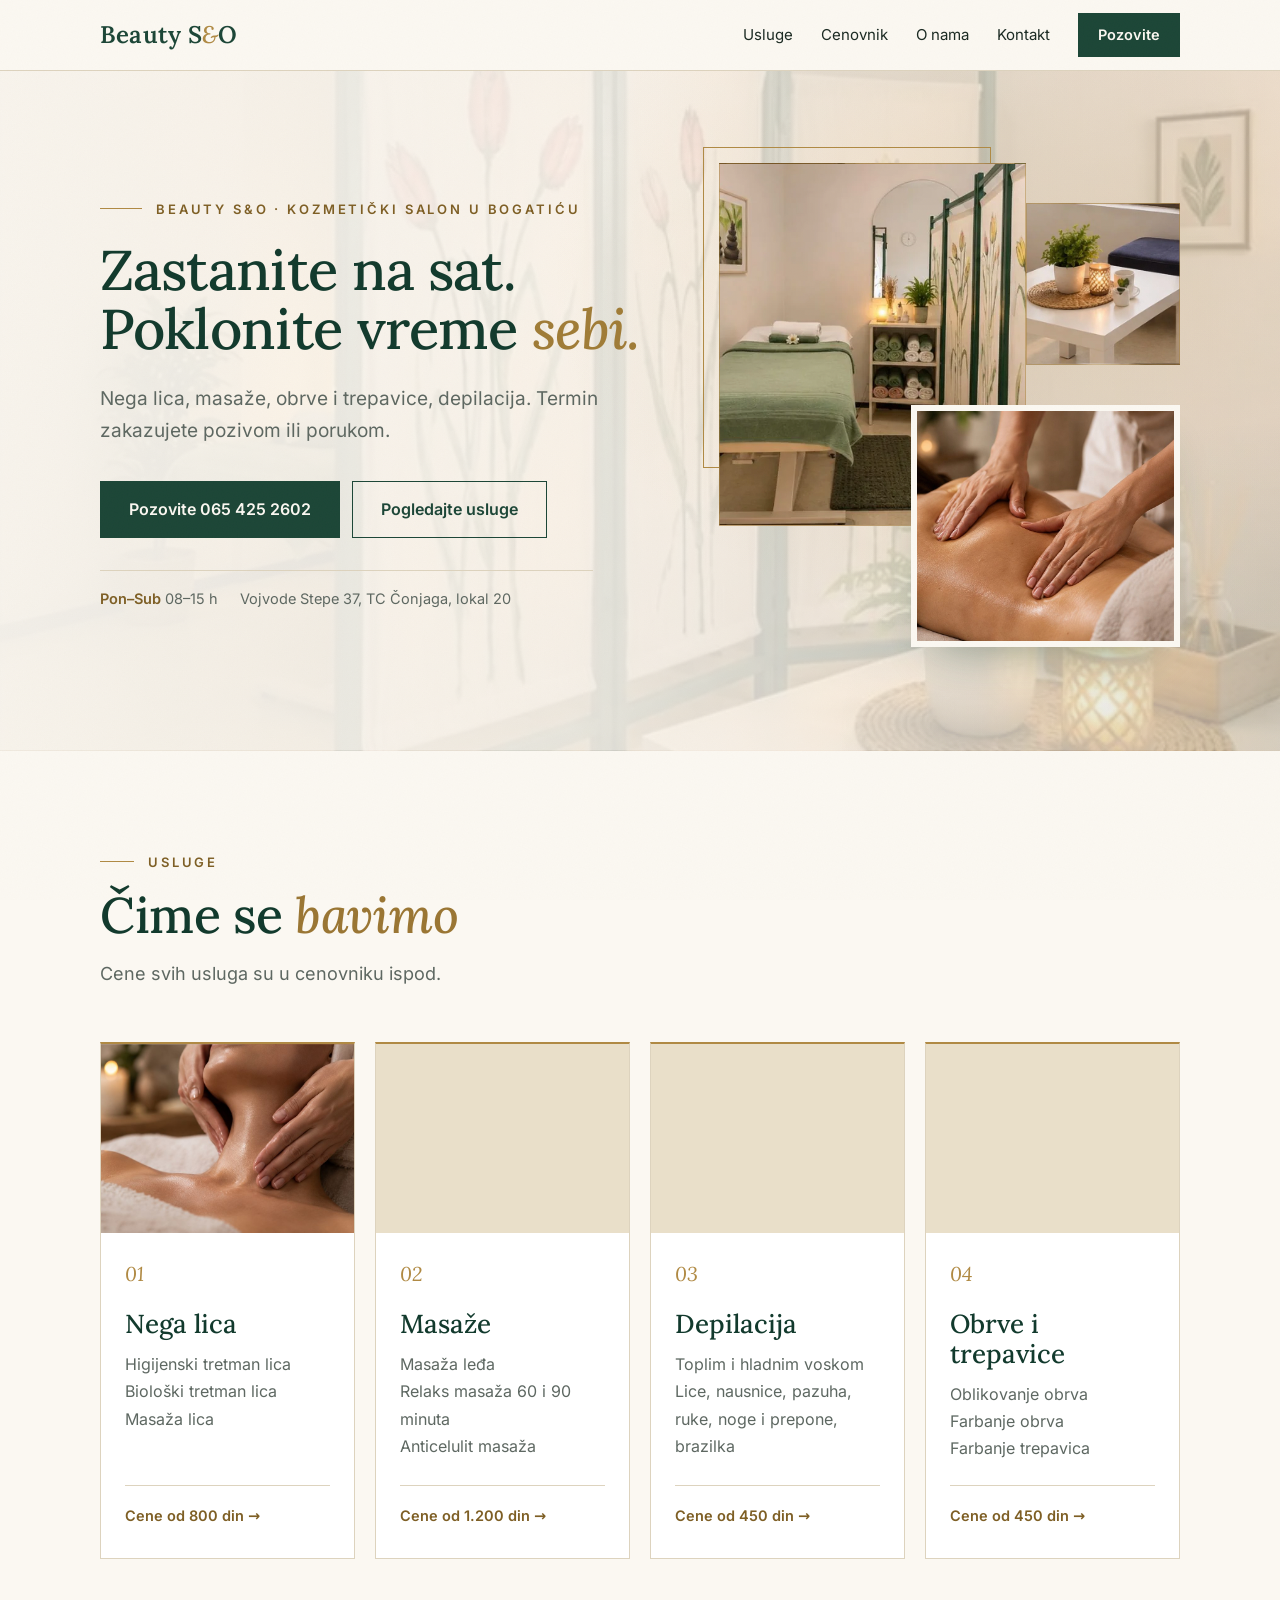
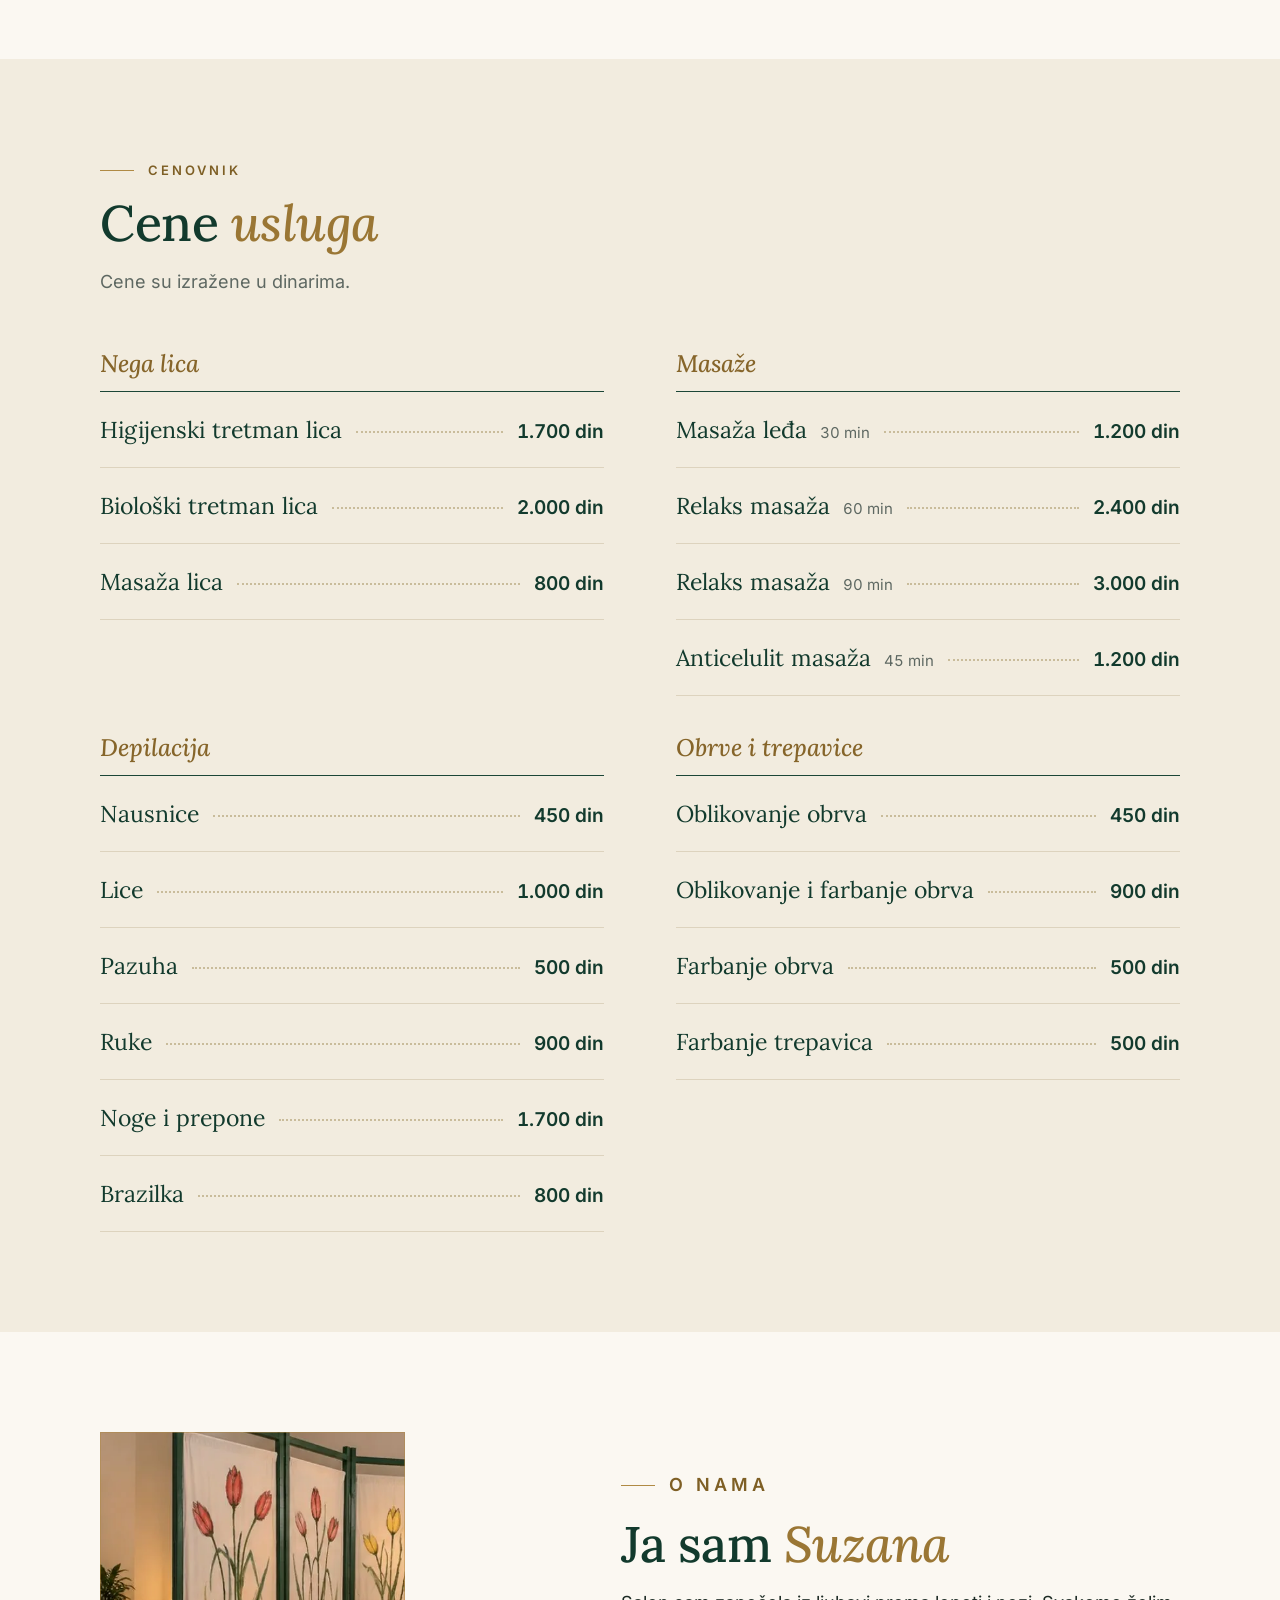
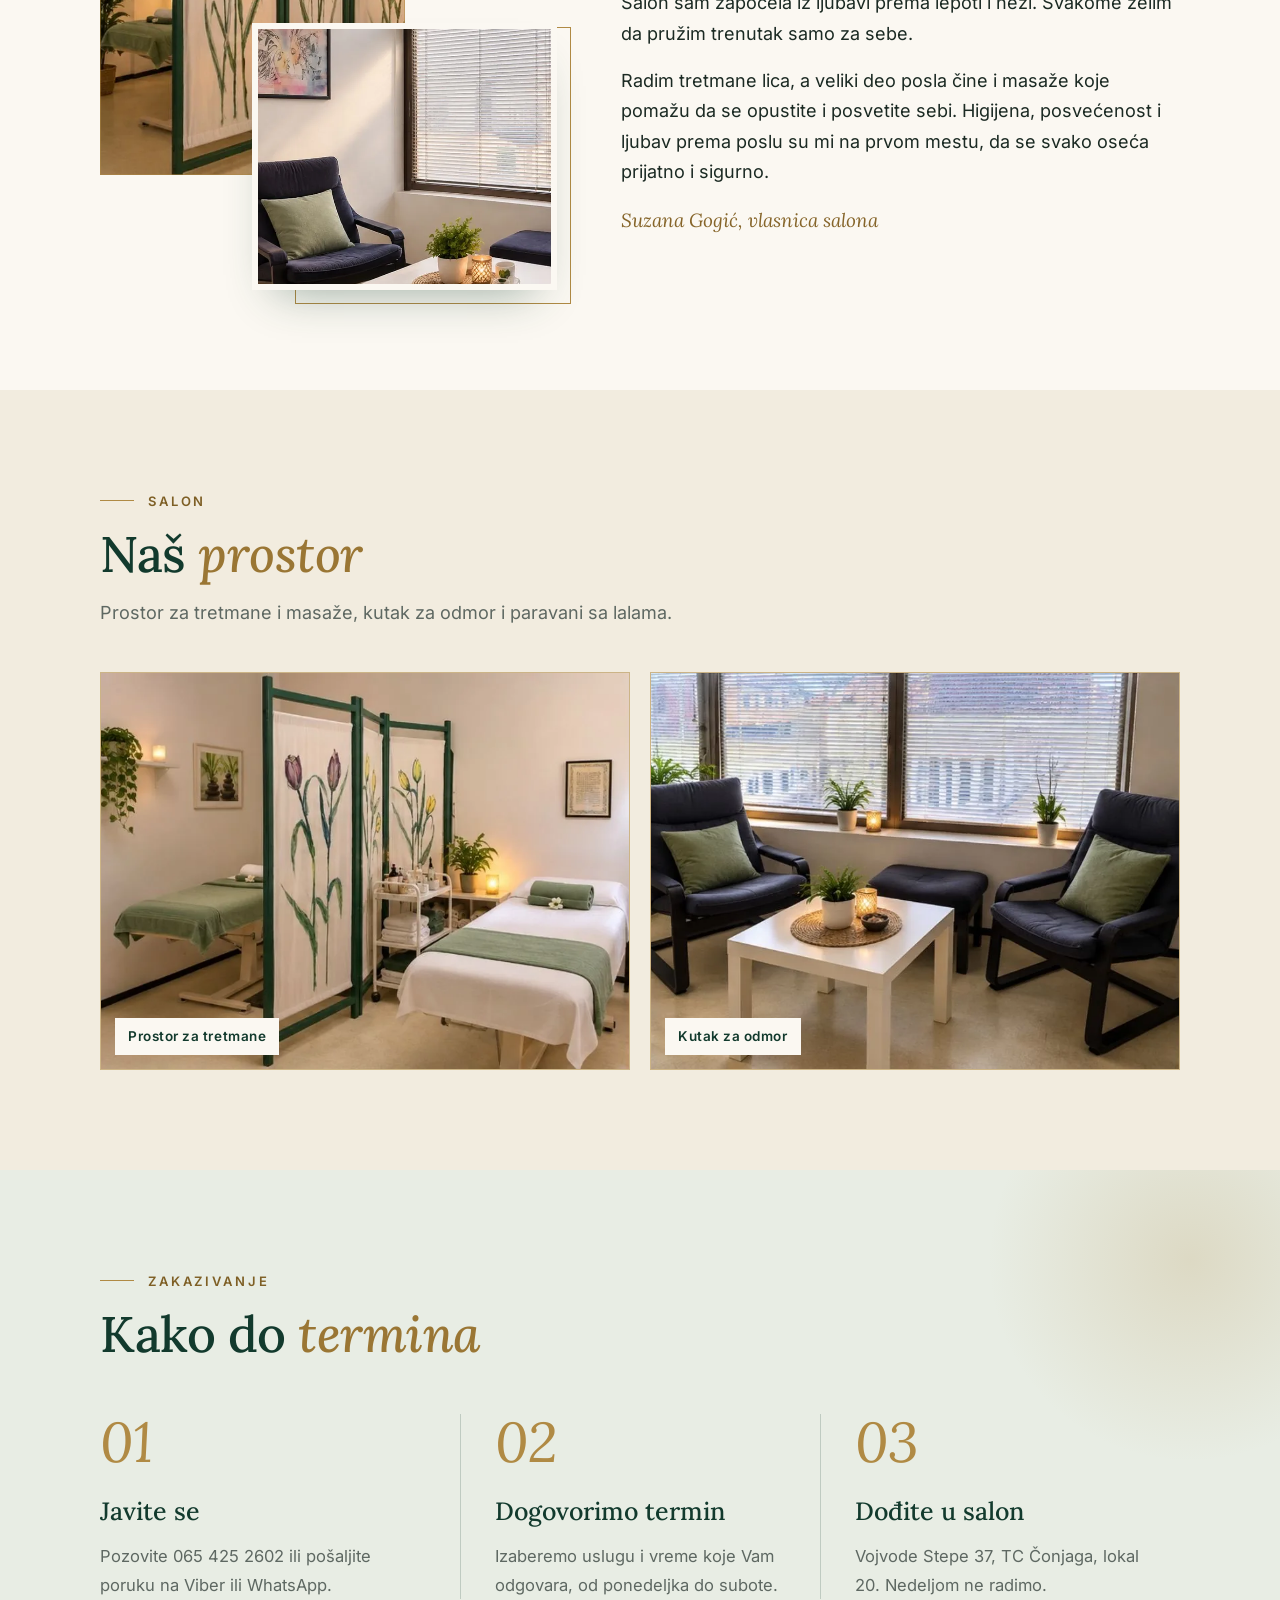
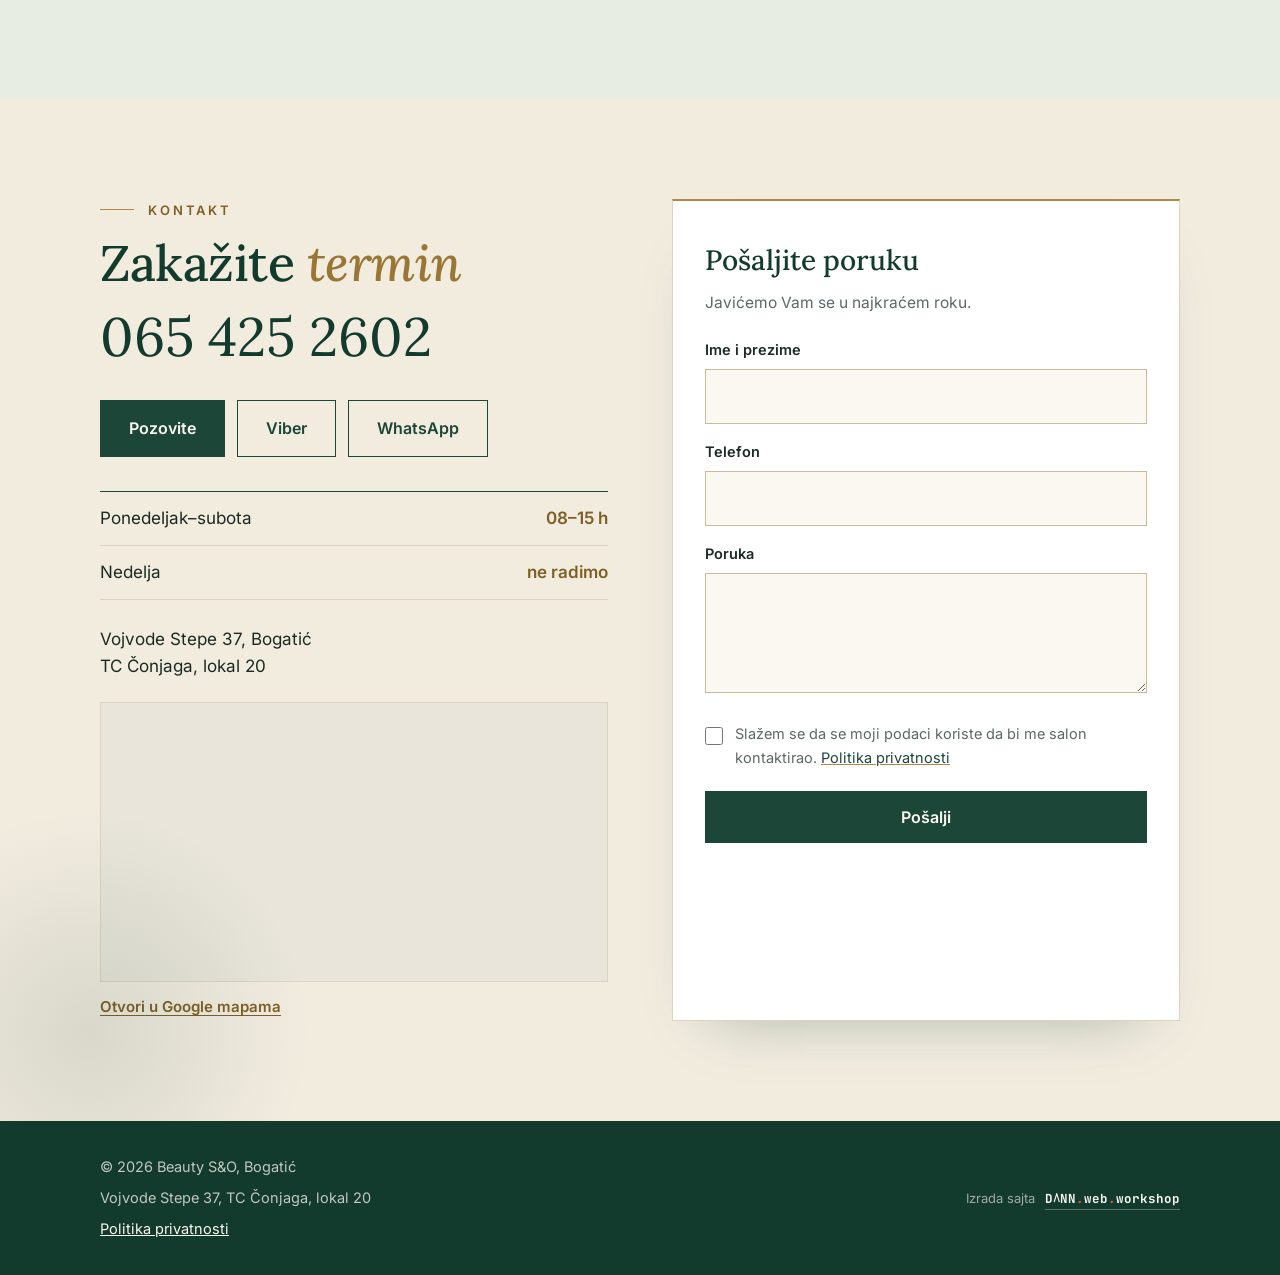
==== commit 9a6230ae: "Add files via upload" ====
--- a/index.html
+++ b/index.html
@@ -1,11 +1,12 @@
 <!DOCTYPE html>
-<html lang="sr-Latn">
+<html lang="sr">
 <head>
 <meta charset="UTF-8">
 <meta name="viewport" content="width=device-width, initial-scale=1.0">
-<meta name="robots" content="noindex, nofollow">
+<meta name="google" content="notranslate">
 <title>Beauty S&amp;O | Kozmetički salon Bogatić</title>
 <meta name="description" content="Kozmetički salon Beauty S&amp;O u Bogatiću: nega lica, masaže, obrve i trepavice, depilacija. Vojvode Stepe 37. Radno vreme 08–15 h, nedeljom ne radimo.">
+<link rel="canonical" href="https://DOMEN.rs/">
 <meta name="theme-color" content="#FBF8F2">
 <link rel="icon" href="favicon.ico" sizes="any">
 <link rel="icon" type="image/png" sizes="32x32" href="img/favicon-32x32.png">
@@ -13,20 +14,21 @@
 <link rel="apple-touch-icon" href="img/apple-touch-icon.png">
 <link rel="manifest" href="site.webmanifest">
 <meta property="og:type" content="website">
+<meta property="og:url" content="https://DOMEN.rs/">
 <meta property="og:locale" content="sr_RS">
 <meta property="og:site_name" content="Beauty S&amp;O">
-<meta property="og:image" content="img/og.jpg">
+<meta property="og:image" content="https://DOMEN.rs/img/og.jpg">
 <meta property="og:image:width" content="1200">
 <meta property="og:image:height" content="630">
 <meta property="og:image:alt" content="Beauty S&amp;O, kozmetički salon u Bogatiću: Zastanite na sat. Poklonite vreme sebi">
 <meta property="og:title" content="Beauty S&amp;O | Kozmetički salon Bogatić">
 <meta property="og:description" content="Nega lica, masaže, obrve i trepavice, depilacija u Bogatiću. Pozovite za termin.">
 <meta name="twitter:card" content="summary_large_image">
-<meta name="twitter:image" content="img/og.jpg">
+<meta name="twitter:image" content="https://DOMEN.rs/img/og.jpg">
 <link rel="preload" href="fonts/lora.woff2" as="font" type="font/woff2" crossorigin>
 <link rel="stylesheet" href="style.css">
 <script type="application/ld+json">
-{"@context":"https://schema.org","@type":"BeautySalon","name":"Beauty S&O","telephone":"+381654252602","address":{"@type":"PostalAddress","streetAddress":"Vojvode Stepe 37, TC Čonjaga, lokal 20","postalCode":"15350","addressLocality":"Bogatić","addressCountry":"RS"},"hasMap":"https://www.google.com/maps/search/?api=1&query=Vojvode+Stepe+37,+Bogati%C4%87","openingHoursSpecification":[{"@type":"OpeningHoursSpecification","dayOfWeek":["Monday","Tuesday","Wednesday","Thursday","Friday","Saturday"],"opens":"08:00","closes":"15:00"}]}
+{"@context":"https://schema.org","@type":"BeautySalon","name":"Beauty S&O","url":"https://DOMEN.rs/","image":"https://DOMEN.rs/img/og.jpg","telephone":"+381654252602","address":{"@type":"PostalAddress","streetAddress":"Vojvode Stepe 37, TC Čonjaga, lokal 20","postalCode":"15350","addressLocality":"Bogatić","addressCountry":"RS"},"hasMap":"https://www.google.com/maps/search/?api=1&query=Vojvode+Stepe+37,+Bogati%C4%87","openingHoursSpecification":[{"@type":"OpeningHoursSpecification","dayOfWeek":["Monday","Tuesday","Wednesday","Thursday","Friday","Saturday"],"opens":"08:00","closes":"15:00"}]}
 </script>
 </head>
 <body>
@@ -57,9 +59,9 @@
 <p class="chip"><span><b>Pon–Sub</b> 08–15 h</span><span>Vojvode Stepe 37, TC Čonjaga, lokal 20</span></p>
 </div>
 <div class="collage" aria-hidden="true">
-<div class="pic a" style="background-image:url(https://images.pexels.com/photos/6560291/pexels-photo-6560291.jpeg?auto=compress&cs=tinysrgb&w=900)"><span class="phl">Lale ili<br>opšta atmosfera</span></div>
-<div class="pic b" style="background-image:url(img/masaza-ledja.jpg)"><span class="phl">Masaža lica<br>(vrat i brada)</span></div>
-<div class="pic c" style="background-image:url(https://images.pexels.com/photos/15419311/pexels-photo-15419311.jpeg?auto=compress&cs=tinysrgb&w=600)"><span class="phl">Detalj<br>proizvoda</span></div>
+<div class="pic a" style="background-image:url(img/s2.webp);background-position:40% 50%"></div>
+<div class="pic b" style="background-image:url(img/masaza-ledja.jpg)"></div>
+<div class="pic c" style="background-image:url(img/det.webp)"></div>
 </div>
 </div>
 </section>
@@ -117,8 +119,8 @@
 <section class="sec" id="o-nama">
 <div class="wrap about">
 <div class="collage two rv" aria-hidden="true">
-<div class="pic a" style="background-image:url(https://images.pexels.com/photos/8490089/pexels-photo-8490089.jpeg?auto=compress&cs=tinysrgb&w=800)"><span class="phl">Prostor salona</span></div>
-<div class="pic b" style="background-image:url(https://images.pexels.com/photos/10574793/pexels-photo-10574793.jpeg?auto=compress&cs=tinysrgb&w=800)"><span class="phl">Detalj salona</span></div>
+<div class="pic a" style="background-image:url(img/s4.webp);background-size:170%;background-position:30% 35%"></div>
+<div class="pic b" style="background-image:url(img/sala.webp);background-size:210%;background-position:12% 30%"></div>
 </div>
 <div>
 <p class="kick rv">O nama</p>
@@ -126,6 +128,17 @@
 <p class="rv">Salon sam započela iz ljubavi prema lepoti i nezi. Svakome želim da pružim trenutak samo za sebe.</p>
 <p class="rv">Radim tretmane lica, a veliki deo posla čine i masaže koje pomažu da se opustite i posvetite sebi. Higijena, posvećenost i ljubav prema poslu su mi na prvom mestu, da se svako oseća prijatno i sigurno.</p>
 <p class="rv sig">Suzana Gogić, vlasnica salona</p>
+</div>
+</div>
+</section>
+<section class="sec alt" id="salon">
+<div class="wrap">
+<p class="kick rv">Salon</p>
+<h2 class="rv">Naš <em>prostor</em></h2>
+<p class="intro rv">Prostor za tretmane i masaže, kutak za odmor i paravani sa lalama.</p>
+<div class="gal">
+<figure class="rv"><img src="img/s1.webp" alt="Prostor za tretmane sa dva kreveta i paravanom sa lalama" width="792" height="592" loading="lazy"><figcaption>Prostor za tretmane</figcaption></figure>
+<figure class="rv"><img src="img/s3.webp" alt="Kutak za odmor sa foteljama i stočićem pored prozora" width="792" height="590" loading="lazy"><figcaption>Kutak za odmor</figcaption></figure>
 </div>
 </div>
 </section>
--- a/style.css
+++ b/style.css
@@ -164,7 +164,7 @@
 @media(max-width:900px){.price{grid-template-columns:1fr;gap:0}.price .pg+.pg{margin-top:44px}.price .pg:nth-child(n+3){margin-top:44px}}
 
 h1 span{display:block}
-.hero{background-image:linear-gradient(90deg,rgba(251,248,242,.97) 0%,rgba(251,248,242,.92) 42%,rgba(251,248,242,.6) 100%),url(https://images.pexels.com/photos/8490089/pexels-photo-8490089.jpeg?auto=compress&cs=tinysrgb&w=1600);background-size:cover;background-position:center}
+.hero{background-image:linear-gradient(90deg,rgba(251,248,242,.96) 0%,rgba(251,248,242,.9) 45%,rgba(251,248,242,.62) 100%),url(img/s4.webp);background-size:cover;background-position:center}
 
 
 .ftr .made{display:inline-flex;align-items:baseline;gap:10px;text-decoration:none;color:rgba(251,248,242,.6);font-size:13px;padding:6px 0}
@@ -174,3 +174,9 @@
 .ftr .made:hover .wm{border-color:#E4573D}
 @media(max-width:760px){.ftr{padding-bottom:92px}}
 @media(max-width:520px){.ftr .wrap{flex-direction:column;align-items:flex-start;gap:20px}}
+
+.gal{display:grid;grid-template-columns:1fr 1fr;gap:20px;margin-top:44px}
+.gal figure{margin:0;position:relative;aspect-ratio:4/3;overflow:hidden;border:1px solid rgba(176,138,68,.5);background:#E9DFC9}
+.gal img{width:100%;height:100%;object-fit:cover;display:block}
+.gal figcaption{position:absolute;left:14px;bottom:14px;background:var(--cream);color:var(--green2);font-size:13.5px;font-weight:600;letter-spacing:.04em;padding:7px 13px}
+@media(max-width:700px){.gal{grid-template-columns:1fr;gap:16px;margin-top:32px}}
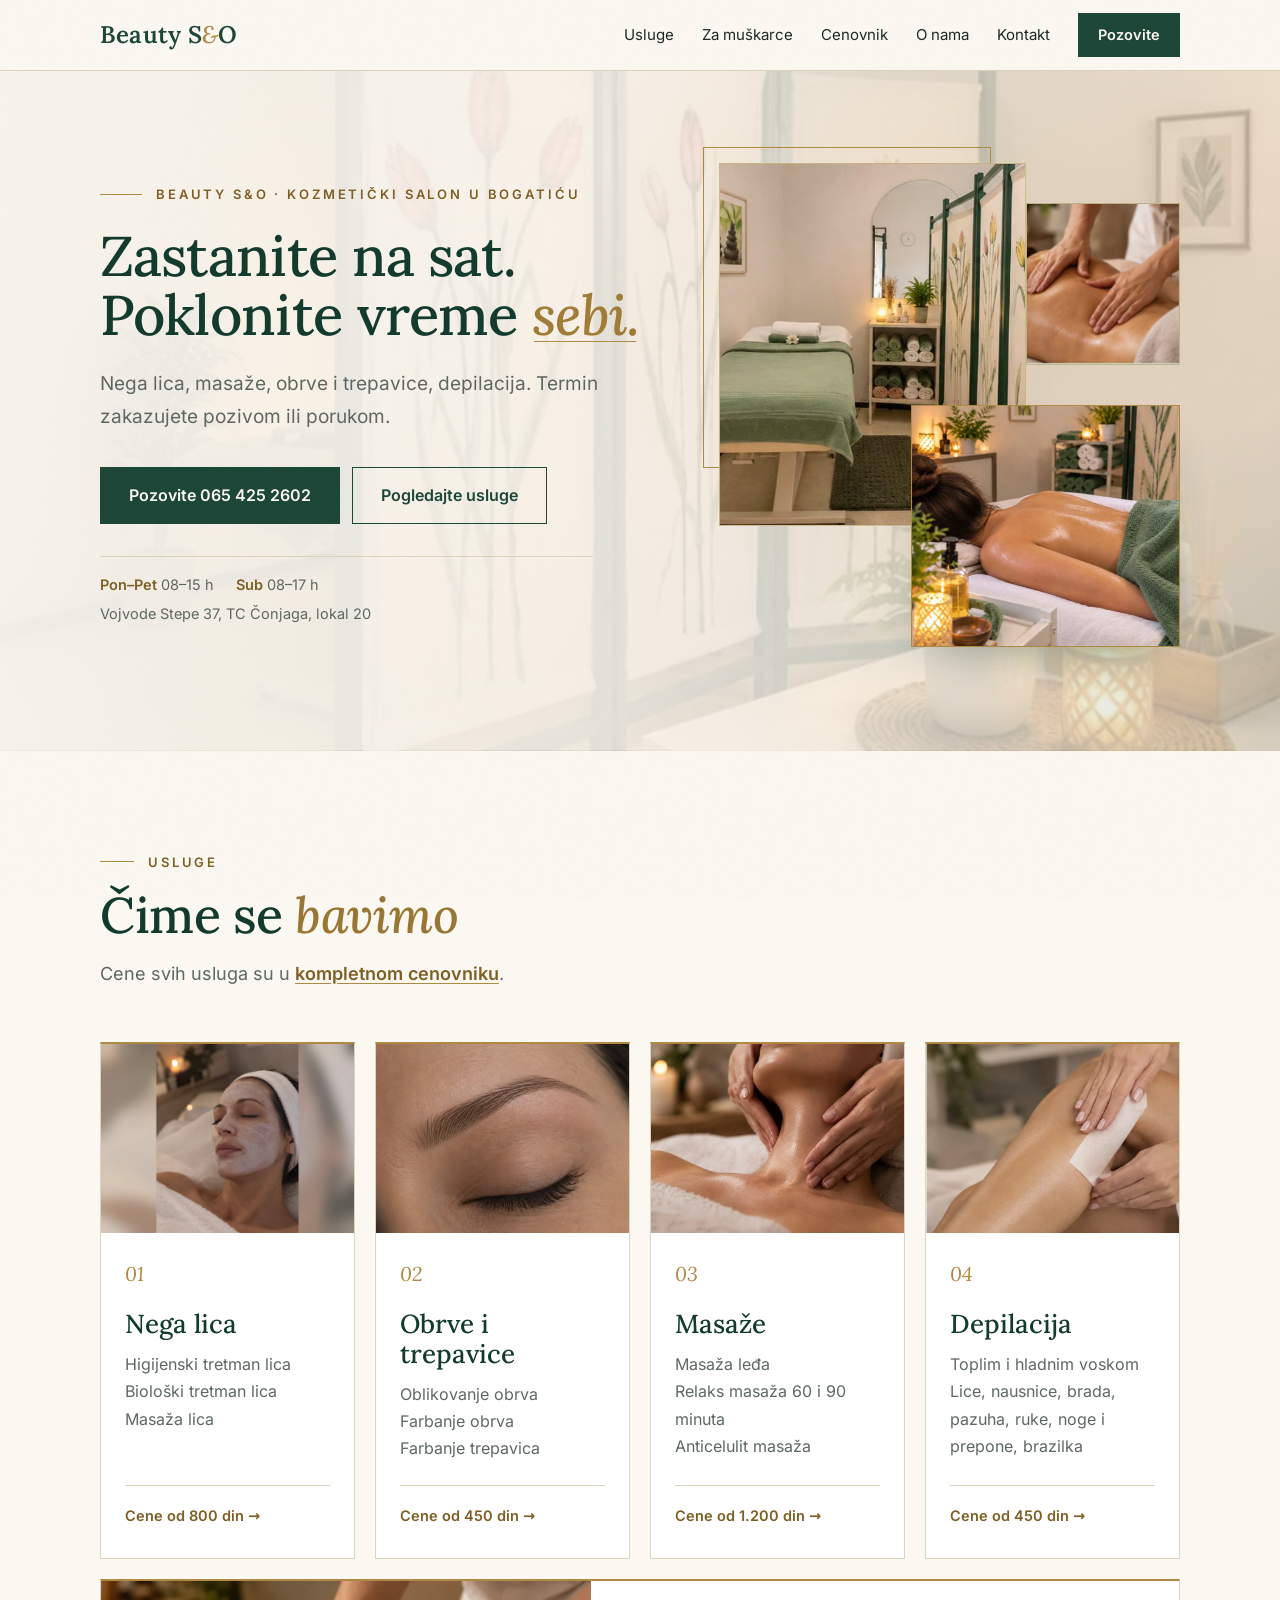
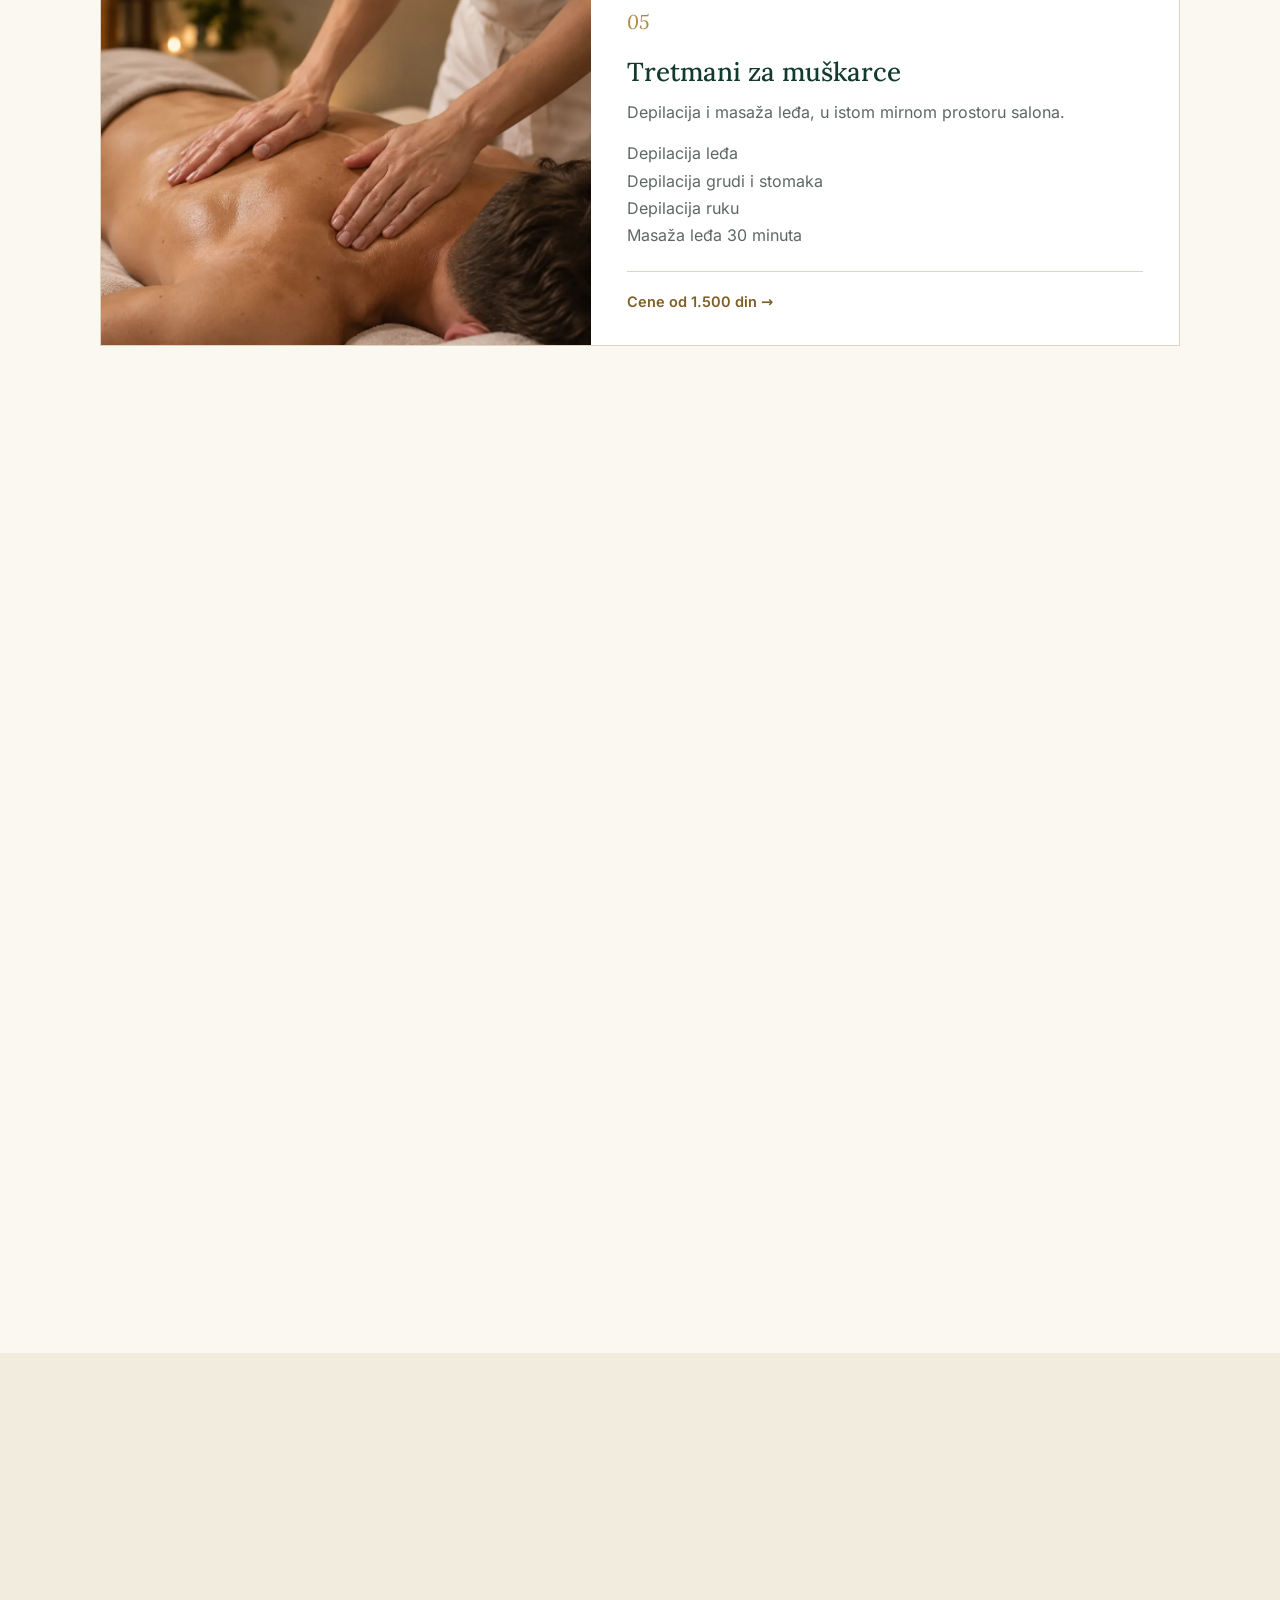
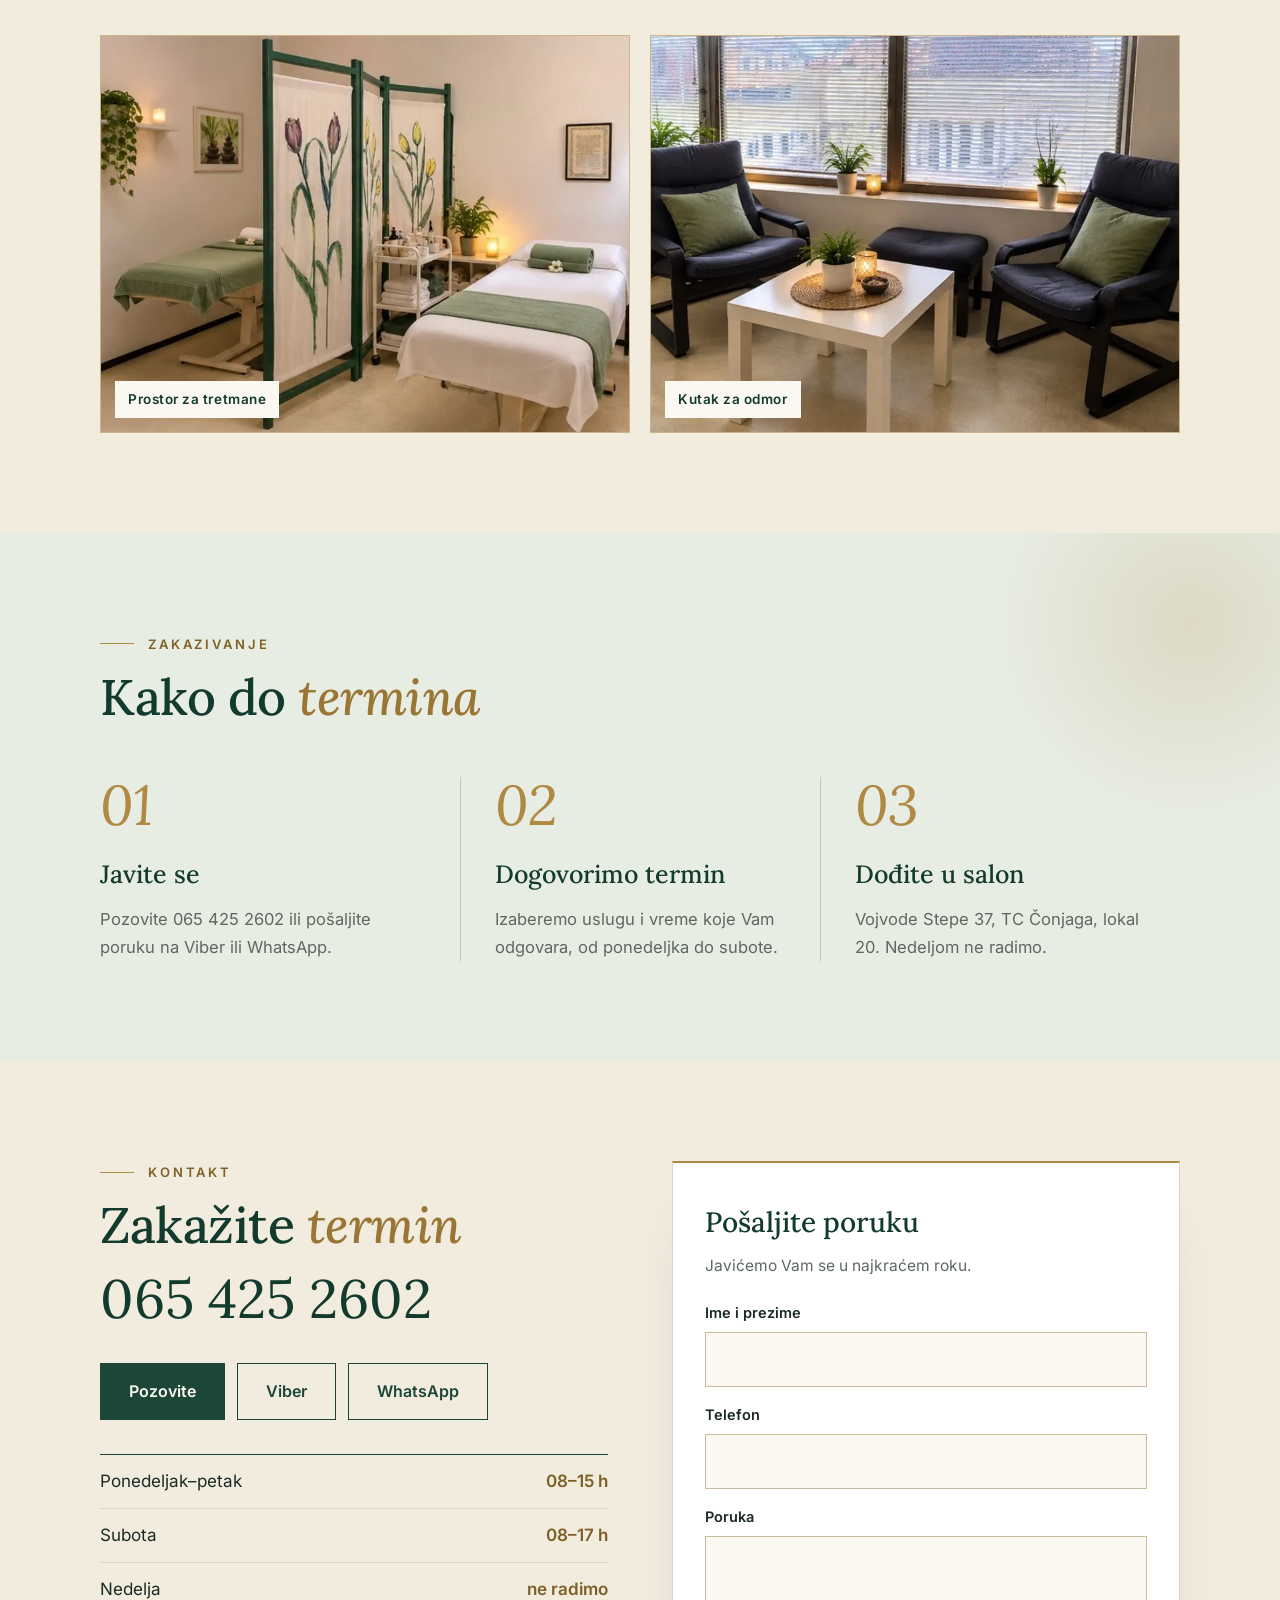
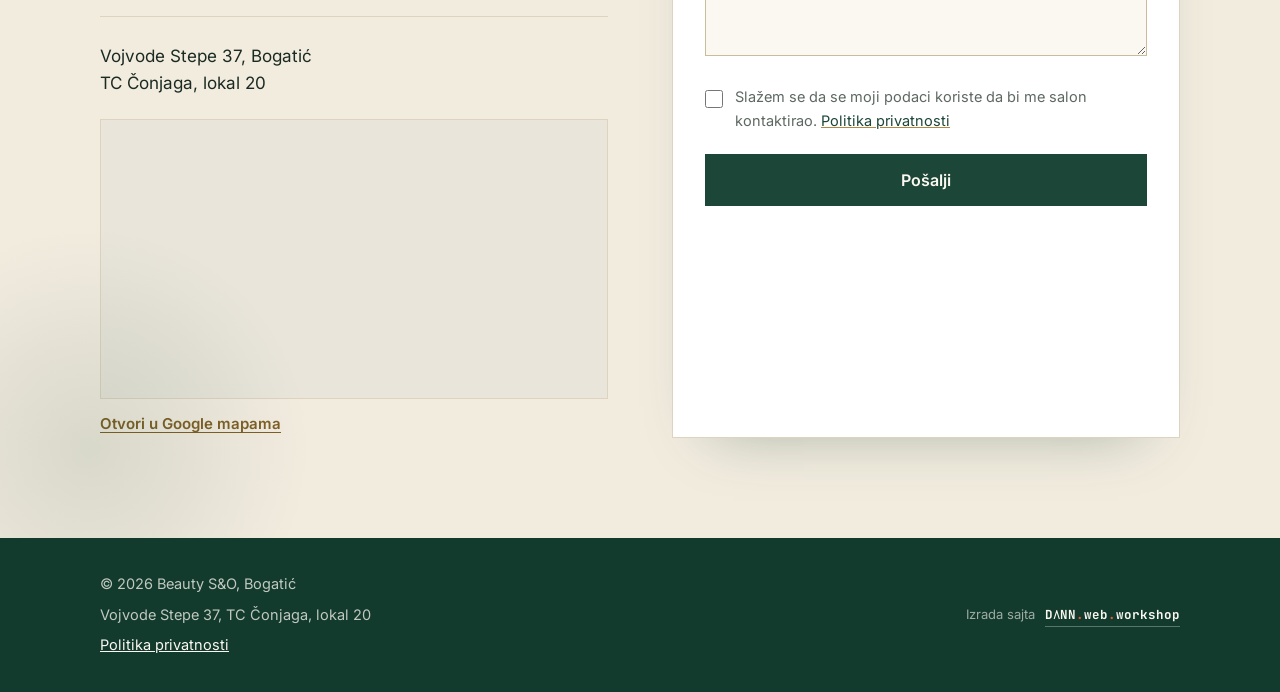
==== commit 3e8d6d2e: "Add files via upload" ====
--- a/index.html
+++ b/index.html
@@ -5,7 +5,7 @@
 <meta name="viewport" content="width=device-width, initial-scale=1.0">
 <meta name="google" content="notranslate">
 <title>Beauty S&amp;O | Kozmetički salon Bogatić</title>
-<meta name="description" content="Kozmetički salon Beauty S&amp;O u Bogatiću: nega lica, masaže, obrve i trepavice, depilacija. Vojvode Stepe 37. Radno vreme 08–15 h, nedeljom ne radimo.">
+<meta name="description" content="Kozmetički salon Beauty S&amp;O u Bogatiću: nega lica, masaže, depilacija, obrve i trepavice, tretmani za muškarce. Vojvode Stepe 37. Pon–pet 08–15 h, subota 08–17 h.">
 <link rel="canonical" href="https://DOMEN.rs/">
 <meta name="theme-color" content="#FBF8F2">
 <link rel="icon" href="favicon.ico" sizes="any">
@@ -22,13 +22,13 @@
 <meta property="og:image:height" content="630">
 <meta property="og:image:alt" content="Beauty S&amp;O, kozmetički salon u Bogatiću: Zastanite na sat. Poklonite vreme sebi">
 <meta property="og:title" content="Beauty S&amp;O | Kozmetički salon Bogatić">
-<meta property="og:description" content="Nega lica, masaže, obrve i trepavice, depilacija u Bogatiću. Pozovite za termin.">
+<meta property="og:description" content="Nega lica, masaže, obrve i trepavice, depilacija i tretmani za muškarce u Bogatiću. Pozovite za termin.">
 <meta name="twitter:card" content="summary_large_image">
 <meta name="twitter:image" content="https://DOMEN.rs/img/og.jpg">
 <link rel="preload" href="fonts/lora.woff2" as="font" type="font/woff2" crossorigin>
 <link rel="stylesheet" href="style.css">
 <script type="application/ld+json">
-{"@context":"https://schema.org","@type":"BeautySalon","name":"Beauty S&O","url":"https://DOMEN.rs/","image":"https://DOMEN.rs/img/og.jpg","telephone":"+381654252602","address":{"@type":"PostalAddress","streetAddress":"Vojvode Stepe 37, TC Čonjaga, lokal 20","postalCode":"15350","addressLocality":"Bogatić","addressCountry":"RS"},"hasMap":"https://www.google.com/maps/search/?api=1&query=Vojvode+Stepe+37,+Bogati%C4%87","openingHoursSpecification":[{"@type":"OpeningHoursSpecification","dayOfWeek":["Monday","Tuesday","Wednesday","Thursday","Friday","Saturday"],"opens":"08:00","closes":"15:00"}]}
+{"@context":"https://schema.org","@type":"BeautySalon","name":"Beauty S&O","url":"https://DOMEN.rs/","image":"https://DOMEN.rs/img/og.jpg","telephone":"+381654252602","address":{"@type":"PostalAddress","streetAddress":"Vojvode Stepe 37, TC Čonjaga, lokal 20","postalCode":"15350","addressLocality":"Bogatić","addressCountry":"RS"},"hasMap":"https://www.google.com/maps/search/?api=1&query=Vojvode+Stepe+37,+Bogati%C4%87","openingHoursSpecification":[{"@type":"OpeningHoursSpecification","dayOfWeek":["Monday","Tuesday","Wednesday","Thursday","Friday"],"opens":"08:00","closes":"15:00"},{"@type":"OpeningHoursSpecification","dayOfWeek":"Saturday","opens":"08:00","closes":"17:00"}]}
 </script>
 </head>
 <body>
@@ -38,7 +38,8 @@
 <button class="burger" id="burger" aria-label="Meni" aria-expanded="false" aria-controls="nav">☰</button>
 <nav class="nav" id="nav">
 <a href="#usluge">Usluge</a>
-<a href="#cenovnik">Cenovnik</a>
+<a href="#muskarci">Za muškarce</a>
+<a href="cenovnik.html">Cenovnik</a>
 <a href="#o-nama">O nama</a>
 <a href="#kontakt">Kontakt</a>
 <a class="cta" href="tel:+381654252602">Pozovite</a>
@@ -56,12 +57,12 @@
 <a class="btn red" href="tel:+381654252602">Pozovite 065 425 2602</a>
 <a class="btn line" href="#usluge">Pogledajte usluge</a>
 </div>
-<p class="chip"><span><b>Pon–Sub</b> 08–15 h</span><span>Vojvode Stepe 37, TC Čonjaga, lokal 20</span></p>
+<p class="chip"><span><b>Pon–Pet</b> 08–15 h</span><span><b>Sub</b> 08–17 h</span><span>Vojvode Stepe 37, TC Čonjaga, lokal 20</span></p>
 </div>
-<div class="collage" aria-hidden="true">
-<div class="pic a" style="background-image:url(img/s2.webp);background-position:40% 50%"></div>
-<div class="pic b" style="background-image:url(img/masaza-ledja.jpg)"></div>
-<div class="pic c" style="background-image:url(img/det.webp)"></div>
+<div class="collage">
+<div class="pic a"><img src="img/s2.webp" alt="Soba za masažu u salonu Beauty S&amp;O u Bogatiću" width="790" height="592" style="object-position:40% 50%"></div>
+<div class="pic b"><img src="img/masaza.webp" alt="Relaks masaža leđa u salonu Beauty S&amp;O, Bogatić" width="1200" height="900" style="object-position:40% 50%"></div>
+<div class="pic c"><img src="img/masaza-ledja.jpg" alt="Masaža leđa u Bogatiću" width="1100" height="733"></div>
 </div>
 </div>
 </section>
@@ -69,58 +70,22 @@
 <div class="wrap">
 <p class="kick rv">Usluge</p>
 <h2 class="rv">Čime se <em>bavimo</em></h2>
-<p class="intro rv">Cene svih usluga su u cenovniku ispod.</p>
+<p class="intro rv">Cene svih usluga su u <a class="tl" href="cenovnik.html">kompletnom cenovniku</a>.</p>
 <div class="cards">
-<article class="card rv"><div class="pic" style="background-image:url(img/nega-lica.jpg)"><span class="phl">Nega lica</span></div><span class="n">01</span><h3>Nega lica</h3><p>Higijenski tretman lica<br>Biološki tretman lica<br>Masaža lica</p><a class="more" href="#c-lice">Cene od 800 din</a></article>
-<article class="card rv"><div class="pic" style="background-image:url(https://images.pexels.com/photos/6690234/pexels-photo-6690234.jpeg?auto=compress&cs=tinysrgb&w=700)"><span class="phl">Masaže</span></div><span class="n">02</span><h3>Masaže</h3><p>Masaža leđa<br>Relaks masaža 60 i 90 minuta<br>Anticelulit masaža</p><a class="more" href="#c-masaze">Cene od 1.200 din</a></article>
-<article class="card rv"><div class="pic" style="background-image:url(https://images.pexels.com/photos/9486632/pexels-photo-9486632.jpeg?auto=compress&cs=tinysrgb&w=700)"><span class="phl">Depilacija</span></div><span class="n">03</span><h3>Depilacija</h3><p>Toplim i hladnim voskom<br>Lice, nausnice, pazuha, ruke, noge i prepone, brazilka</p><a class="more" href="#c-depil">Cene od 450 din</a></article>
-<article class="card rv"><div class="pic" style="background-image:url(https://images.pexels.com/photos/3373735/pexels-photo-3373735.jpeg?auto=compress&cs=tinysrgb&w=700)"><span class="phl">Obrve i trepavice</span></div><span class="n">04</span><h3>Obrve i trepavice</h3><p>Oblikovanje obrva<br>Farbanje obrva<br>Farbanje trepavica</p><a class="more" href="#c-obrve">Cene od 450 din</a></article>
+<article class="card rv"><div class="pic"><img src="img/lice.webp" alt="Tretman lica sa maskom u salonu Beauty S&amp;O, Bogatić" width="1200" height="900" loading="lazy"></div><span class="n">01</span><h3>Nega lica</h3><p>Higijenski tretman lica<br>Biološki tretman lica<br>Masaža lica</p><a class="more" href="cenovnik.html#c-lice">Cene od 800 din</a></article>
+<article class="card rv"><div class="pic"><img src="img/obrve.webp" alt="Oblikovanje i farbanje obrva i trepavica u Bogatiću" width="758" height="568" loading="lazy"></div><span class="n">02</span><h3>Obrve i trepavice</h3><p>Oblikovanje obrva<br>Farbanje obrva<br>Farbanje trepavica</p><a class="more" href="cenovnik.html#c-obrve">Cene od 450 din</a></article>
+<article class="card rv"><div class="pic"><img src="img/nega-lica.jpg" alt="Masaža vrata i ramena u Bogatiću" width="900" height="600" loading="lazy"></div><span class="n">03</span><h3>Masaže</h3><p>Masaža leđa<br>Relaks masaža 60 i 90 minuta<br>Anticelulit masaža</p><a class="more" href="cenovnik.html#c-masaze">Cene od 1.200 din</a></article>
+<article class="card rv"><div class="pic"><img src="img/depil.webp" alt="Depilacija voskom u Bogatiću" width="763" height="572" loading="lazy"></div><span class="n">04</span><h3>Depilacija</h3><p>Toplim i hladnim voskom<br>Lice, nausnice, brada, pazuha, ruke, noge i prepone, brazilka</p><a class="more" href="cenovnik.html#c-depil">Cene od 450 din</a></article>
+<article class="card wide rv" id="muskarci"><div class="pic"><img src="img/muski.webp" alt="Masaža leđa za muškarce u Bogatiću" width="1200" height="800" loading="lazy" style="object-position:55% 50%"></div><div class="wtx"><span class="n">05</span><h3>Tretmani za muškarce</h3><p>Depilacija i masaža leđa, u istom mirnom prostoru salona.</p><p>Depilacija leđa<br>Depilacija grudi i stomaka<br>Depilacija ruku<br>Masaža leđa 30 minuta</p><a class="more" href="cenovnik.html#c-muski">Cene od 1.500 din</a></div></article>
 </div>
-</div>
-</section>
-<section class="sec alt" id="cenovnik">
-<div class="wrap">
-<p class="kick rv">Cenovnik</p>
-<h2 class="rv">Cene <em>usluga</em></h2>
-<p class="intro rv">Cene su izražene u dinarima.</p>
-<div class="price rv">
-<div class="pg">
-<h3 class="grp" id="c-lice">Nega lica</h3>
-<div class="row"><span>Higijenski tretman lica</span><span class="dots"></span><span class="pr">1.700 din</span></div>
-<div class="row"><span>Biološki tretman lica</span><span class="dots"></span><span class="pr">2.000 din</span></div>
-<div class="row"><span>Masaža lica</span><span class="dots"></span><span class="pr">800 din</span></div>
-</div>
-<div class="pg">
-<h3 class="grp" id="c-masaze">Masaže</h3>
-<div class="row"><span>Masaža leđa <small>30 min</small></span><span class="dots"></span><span class="pr">1.200 din</span></div>
-<div class="row"><span>Relaks masaža <small>60 min</small></span><span class="dots"></span><span class="pr">2.400 din</span></div>
-<div class="row"><span>Relaks masaža <small>90 min</small></span><span class="dots"></span><span class="pr">3.000 din</span></div>
-<div class="row"><span>Anticelulit masaža <small>45 min</small></span><span class="dots"></span><span class="pr">1.200 din</span></div>
-</div>
-<div class="pg">
-<h3 class="grp" id="c-depil">Depilacija</h3>
-<div class="row"><span>Nausnice</span><span class="dots"></span><span class="pr">450 din</span></div>
-<div class="row"><span>Lice</span><span class="dots"></span><span class="pr">1.000 din</span></div>
-<div class="row"><span>Pazuha</span><span class="dots"></span><span class="pr">500 din</span></div>
-<div class="row"><span>Ruke</span><span class="dots"></span><span class="pr">900 din</span></div>
-<div class="row"><span>Noge i prepone</span><span class="dots"></span><span class="pr">1.700 din</span></div>
-<div class="row"><span>Brazilka</span><span class="dots"></span><span class="pr">800 din</span></div>
-</div>
-<div class="pg">
-<h3 class="grp" id="c-obrve">Obrve i trepavice</h3>
-<div class="row"><span>Oblikovanje obrva</span><span class="dots"></span><span class="pr">450 din</span></div>
-<div class="row"><span>Oblikovanje i farbanje obrva</span><span class="dots"></span><span class="pr">900 din</span></div>
-<div class="row"><span>Farbanje obrva</span><span class="dots"></span><span class="pr">500 din</span></div>
-<div class="row"><span>Farbanje trepavica</span><span class="dots"></span><span class="pr">500 din</span></div>
-</div>
-</div>
+<div class="cta-row rv price-more"><a class="btn red" href="cenovnik.html">Kliknite ovde za kompletan&nbsp;cenovnik&nbsp;→</a></div>
 </div>
 </section>
 <section class="sec" id="o-nama">
 <div class="wrap about">
-<div class="collage two rv" aria-hidden="true">
-<div class="pic a" style="background-image:url(img/s4.webp);background-size:170%;background-position:30% 35%"></div>
-<div class="pic b" style="background-image:url(img/sala.webp);background-size:210%;background-position:12% 30%"></div>
+<div class="collage two rv">
+<div class="pic a"><img src="img/suzana.webp" alt="Suzana Gogić, vlasnica kozmetičkog salona Beauty S&amp;O u Bogatiću" width="900" height="1124" loading="lazy" style="object-position:50% 20%"></div>
+<div class="pic b"><img src="img/det.webp" alt="Sveća i biljka na stolu u kozmetičkom salonu Beauty S&amp;O, Bogatić" width="520" height="400" loading="lazy" style="object-position:50% 50%"></div>
 </div>
 <div>
 <p class="kick rv">O nama</p>
@@ -137,8 +102,8 @@
 <h2 class="rv">Naš <em>prostor</em></h2>
 <p class="intro rv">Prostor za tretmane i masaže, kutak za odmor i paravani sa lalama.</p>
 <div class="gal">
-<figure class="rv"><img src="img/s1.webp" alt="Prostor za tretmane sa dva kreveta i paravanom sa lalama" width="792" height="592" loading="lazy"><figcaption>Prostor za tretmane</figcaption></figure>
-<figure class="rv"><img src="img/s3.webp" alt="Kutak za odmor sa foteljama i stočićem pored prozora" width="792" height="590" loading="lazy"><figcaption>Kutak za odmor</figcaption></figure>
+<figure class="rv"><img src="img/s1.webp" alt="Prostor za tretmane lica i masaže u salonu Beauty S&amp;O, Bogatić" width="792" height="592" loading="lazy"><figcaption>Prostor za tretmane</figcaption></figure>
+<figure class="rv"><img src="img/s3.webp" alt="Kutak za odmor u kozmetičkom salonu Beauty S&amp;O u Bogatiću" width="792" height="590" loading="lazy"><figcaption>Kutak za odmor</figcaption></figure>
 </div>
 </div>
 </section>
@@ -165,7 +130,8 @@
 <a class="btn line" href="https://wa.me/381654252602" target="_blank" rel="noopener">WhatsApp</a>
 </div>
 <div class="hours rv">
-<div><span>Ponedeljak–subota</span><span>08–15 h</span></div>
+<div><span>Ponedeljak–petak</span><span>08–15 h</span></div>
+<div><span>Subota</span><span>08–17 h</span></div>
 <div><span>Nedelja</span><span>ne radimo</span></div>
 </div>
 <p class="addr rv">Vojvode Stepe 37, Bogatić<br>TC Čonjaga, lokal 20</p>
--- a/style.css
+++ b/style.css
@@ -101,7 +101,7 @@
 .collage{position:relative;display:grid;grid-template-columns:repeat(12,1fr);grid-template-rows:repeat(12,1fr);aspect-ratio:1/1.05;width:100%;max-width:520px;margin-left:auto}
 .collage .pic{border:1px solid rgba(176,138,68,.5)}
 .collage .a{grid-column:1/9;grid-row:1/10;z-index:1}
-.collage .b{grid-column:6/13;grid-row:7/13;z-index:3;border:6px solid var(--cream);box-shadow:0 24px 44px -24px rgba(28,70,55,.45)}
+.collage .b{grid-column:6/13;grid-row:7/13;z-index:3;border:1px solid var(--gold);box-shadow:0 24px 44px -24px rgba(28,70,55,.45)}
 .collage .c{grid-column:9/13;grid-row:2/6;z-index:2;background-image:linear-gradient(160deg,#DDE6DB,#C4D3C6)}
 .collage::before{content:'';position:absolute;left:-16px;top:-16px;width:62%;height:66%;border:1px solid var(--gold);z-index:0}
 .collage.two{aspect-ratio:1/1;max-width:460px;margin:0}
@@ -119,6 +119,9 @@
 .collage .a{align-items:flex-start;justify-content:flex-start}.collage.two .a{align-items:flex-start;justify-content:flex-start}
 
 .pic:not(.empty) .phl{display:none}
+.pic>img{position:absolute;inset:0;width:100%;height:100%;object-fit:cover;display:block}
+.collage .pic{overflow:hidden}
+.card .pic{overflow:hidden}
 
 body::before{content:'';position:fixed;inset:0;pointer-events:none;z-index:50;opacity:.045;background-image:url("data:image/svg+xml;utf8,<svg xmlns='http://www.w3.org/2000/svg' width='160' height='160'><filter id='n'><feTurbulence type='fractalNoise' baseFrequency='.8' numOctaves='2' stitchTiles='stitch'/><feColorMatrix values='0 0 0 0 .45 0 0 0 0 .38 0 0 0 0 .2 0 0 0 .55 0'/></filter><rect width='100%' height='100%' filter='url(%23n)'/></svg>")}
 .sec.sage{background:var(--sage);overflow:hidden}
@@ -180,3 +183,84 @@
 .gal img{width:100%;height:100%;object-fit:cover;display:block}
 .gal figcaption{position:absolute;left:14px;bottom:14px;background:var(--cream);color:var(--green2);font-size:13.5px;font-weight:600;letter-spacing:.04em;padding:7px 13px}
 @media(max-width:700px){.gal{grid-template-columns:1fr;gap:16px;margin-top:32px}}
+@keyframes picin{from{opacity:0;transform:translateY(22px)}to{opacity:1;transform:none}}
+@keyframes zoomin{from{transform:scale(1.1)}to{transform:scale(1)}}
+@keyframes framein{from{opacity:0;transform:translate(10px,10px)}to{opacity:1;transform:none}}
+.hero .collage .pic{animation:picin 1s cubic-bezier(.2,.7,.2,1) both}
+.hero .collage .pic>img{animation:zoomin 2.2s cubic-bezier(.2,.7,.2,1) both}
+.hero .collage .a,.hero .collage .a>img{animation-delay:.15s}
+.hero .collage .c,.hero .collage .c>img{animation-delay:.4s}
+.hero .collage .b,.hero .collage .b>img{animation-delay:.65s}
+.hero .collage::before{animation:framein 1.2s .9s cubic-bezier(.2,.7,.2,1) both}
+.rv .pic>img,.gal .rv img{transform:scale(1.1);transition:transform 1.6s cubic-bezier(.2,.7,.2,1)}
+.rv.in .pic>img,.gal .rv.in img{transform:scale(1)}
+.collage.two.rv .pic{opacity:0;transform:translateY(18px);transition:opacity .8s,transform .8s cubic-bezier(.2,.7,.2,1)}
+.collage.two.rv.in .pic{opacity:1;transform:none}
+.collage.two.rv .b{transition-delay:.25s}
+.collage.two.rv .b>img{transition-delay:.25s}
+.card.rv.in .pic>img{transition:transform .9s cubic-bezier(.2,.7,.2,1)}
+.card.rv.in:hover .pic>img{transform:scale(1.05)}
+.gal .rv.in img{transition:transform .9s cubic-bezier(.2,.7,.2,1)}
+.gal .rv.in:hover img{transform:scale(1.04)}
+@media(prefers-reduced-motion:reduce){.hero .collage .pic,.hero .collage .pic>img,.hero .collage::before,.hero .eyebrow,.hero .eyebrow::before,.hero h1 span,.hero .lead,.hero .cta-row,.hero .chip,.hero h1 em::after{animation:none}.rv .pic>img,.gal .rv img,.collage.two.rv .pic{transform:none;opacity:1;transition:none}}
+@keyframes txtin{from{opacity:0;transform:translateY(14px)}to{opacity:1;transform:none}}
+@keyframes linein{from{transform:scaleX(0)}to{transform:scaleX(1)}}
+.hero .eyebrow{animation:txtin .8s .05s cubic-bezier(.2,.7,.2,1) both}
+.hero .eyebrow::before{transform-origin:left;animation:linein .9s .3s cubic-bezier(.2,.7,.2,1) both}
+.hero h1 span{animation:txtin .9s cubic-bezier(.2,.7,.2,1) both}
+.hero h1 span:first-child{animation-delay:.2s}
+.hero h1 span:last-child{animation-delay:.38s}
+.hero h1 em{position:relative;display:inline-block}
+.hero h1 em::after{content:'';position:absolute;left:2px;right:4px;bottom:.04em;height:1px;background:var(--gold);transform-origin:left;animation:linein 1s 1.1s cubic-bezier(.2,.7,.2,1) both}
+.hero .lead{animation:txtin .8s .55s cubic-bezier(.2,.7,.2,1) both}
+.hero .cta-row{animation:txtin .8s .7s cubic-bezier(.2,.7,.2,1) both}
+.hero .chip{animation:txtin .8s .85s cubic-bezier(.2,.7,.2,1) both}
+@media(max-width:900px){.hero{background-image:linear-gradient(180deg,rgba(251,248,242,.9) 0%,rgba(251,248,242,.9) 60%,#FBF8F2 100%),url(img/s4.webp);background-size:100% 620px,auto 620px;background-position:center top,42% top;background-repeat:no-repeat}}
+@media(prefers-reduced-motion:reduce){.hero .eyebrow,.hero .eyebrow::before,.hero h1 span,.hero .lead,.hero .cta-row,.hero .chip,.hero h1 em::after{animation:none}}
+.card.wide{grid-column:1/-1;display:grid;grid-template-columns:minmax(0,5fr) minmax(0,6fr);padding:0;scroll-margin-top:90px}
+.card.wide .pic{aspect-ratio:auto;min-height:320px;height:100%}
+.card.wide .wtx{display:flex;flex-direction:column;padding:0 12px 30px}
+.card.wide .wtx p+p{margin-top:-8px}
+@media(max-width:520px){.card.wide{display:flex;flex-direction:column}.card.wide .pic{aspect-ratio:4/3;min-height:0;height:auto}.card.wide .wtx{padding:0 0 30px}}
+.collage.two .a{z-index:3;box-shadow:0 24px 44px -26px rgba(28,70,55,.45)}
+.collage.two .b{z-index:1;grid-column:7/13;grid-row:7/13;box-shadow:none}
+.collage.two::before{width:52%;height:52%}
+.price .row.ds-row{flex-wrap:wrap;row-gap:2px}
+.price .row .ds{flex-basis:100%;order:9;font-family:var(--san);font-size:15px;line-height:1.5;color:var(--soft)}
+.price .gnote{font-size:15px;color:var(--soft);margin:-2px 0 10px}
+.price .gnote+.row{border-top:1px solid var(--green)}
+@media(max-width:520px){.price .row .ds{font-size:14.5px}}
+@media(min-width:901px){.about{grid-template-columns:1fr 1fr}}
+.collage.two{aspect-ratio:5/6;max-width:540px;width:100%}
+.collage.two .a{grid-column:1/11;grid-row:1/11;border:1px solid var(--gold);box-shadow:0 30px 50px -28px rgba(28,70,55,.5)}
+.collage.two .b{grid-column:8/13;grid-row:8/13;border:6px solid var(--cream);box-shadow:0 18px 34px -20px rgba(28,70,55,.45);z-index:4}
+.collage.two::before{left:-16px;top:-16px;right:auto;bottom:auto;width:76%;height:76%}
+@media(max-width:900px){.collage.two{max-width:460px}}
+.collage.two .a{grid-column:1/10;grid-row:1/11}
+.collage.two .b{grid-column:8/13;grid-row:8/13;z-index:1;border:1px solid var(--gold);box-shadow:none}
+.collage.two::before{width:70%;height:76%}
+.price-more{margin-top:40px}
+.pl{padding-top:64px}
+.pl h1{font-family:var(--ser);font-weight:500;font-size:clamp(34px,5vw,54px);line-height:1.1;letter-spacing:-.01em;margin-bottom:14px;color:var(--green2)}
+.pl h1 em{font-style:italic;color:#9A7634}
+.jump{display:flex;flex-wrap:wrap;gap:8px;margin-top:28px}
+.jump a{display:inline-flex;align-items:center;min-height:44px;padding:0 16px;border:1px solid var(--line);background:#fff;color:var(--green2);text-decoration:none;font-size:15px;font-weight:600}
+.jump a:hover{border-color:var(--gold);color:#7E5F25}
+.pl-cta{margin-top:64px;padding-top:34px;border-top:1px solid var(--line)}
+.pl-cta p{color:var(--soft);font-size:18px}
+.pl-back{margin-top:24px}
+.pl-back a{color:#7E5F25;font-weight:600;text-decoration:none}
+.nav a[aria-current=page]{color:#7E5F25}
+.collage.two .a{grid-column:1/10;grid-row:1/11;z-index:3}
+.collage.two .b{grid-column:8/13;grid-row:9/13;z-index:4;border:6px solid var(--cream);outline:1px solid rgba(176,138,68,.6);box-shadow:0 18px 34px -20px rgba(28,70,55,.45)}
+.collage.two::before{width:70%;height:76%}
+.tl{color:#7E5F25;font-weight:600;text-decoration:underline;text-decoration-color:var(--gold);text-underline-offset:3px}
+.tl:hover{color:var(--green2)}
+@media(min-width:901px){.pl .price{display:block;columns:2;column-gap:72px}.pl .price .pg{break-inside:avoid;margin:0 0 44px}.pl .price .pg:nth-child(n+3){margin-top:0}}
+.collage.two .b{border:1px solid var(--gold);outline:0}
+.jump{position:sticky;top:70px;z-index:25;background:var(--paper);box-shadow:0 0 0 100vmax var(--paper);clip-path:inset(0 -100vmax);padding:10px 0;margin-top:22px;border-bottom:1px solid var(--line);gap:8px}
+.jump a{min-height:38px;padding:0 14px;font-size:14.5px;transition:border-color .2s,color .2s,background .2s}
+.jump a.on{border-color:var(--gold);color:#7E5F25;background:#FBF8F2;box-shadow:inset 0 -2px 0 var(--gold)}
+.pl .price .grp{scroll-margin-top:150px}
+@media(max-width:520px){.jump{gap:6px;padding:8px 0}.jump a{min-height:36px;padding:0 10px;font-size:13px}.pl .price .grp{scroll-margin-top:170px}}
+@media(max-width:520px){.jump{gap:4px}.jump a{flex:1 1 auto;justify-content:center;padding:0 6px;font-size:12.5px;letter-spacing:-.01em}}
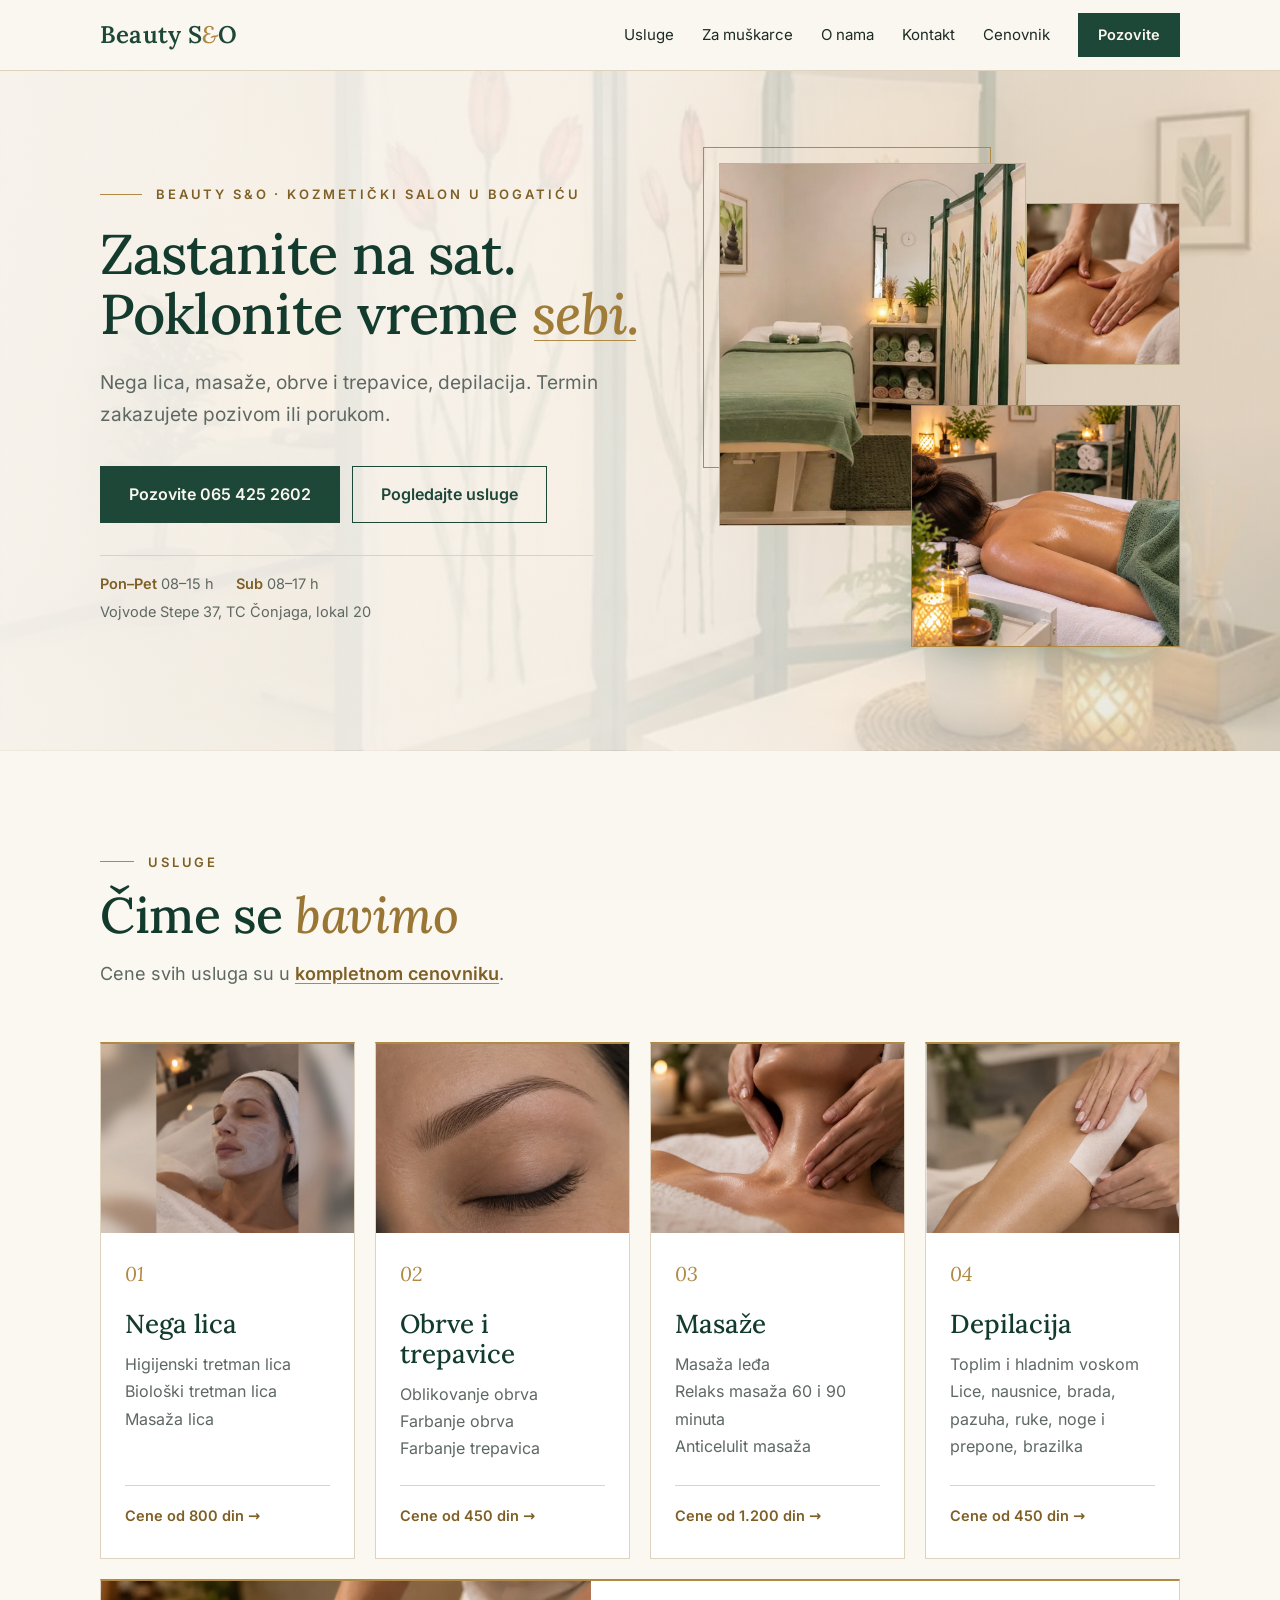
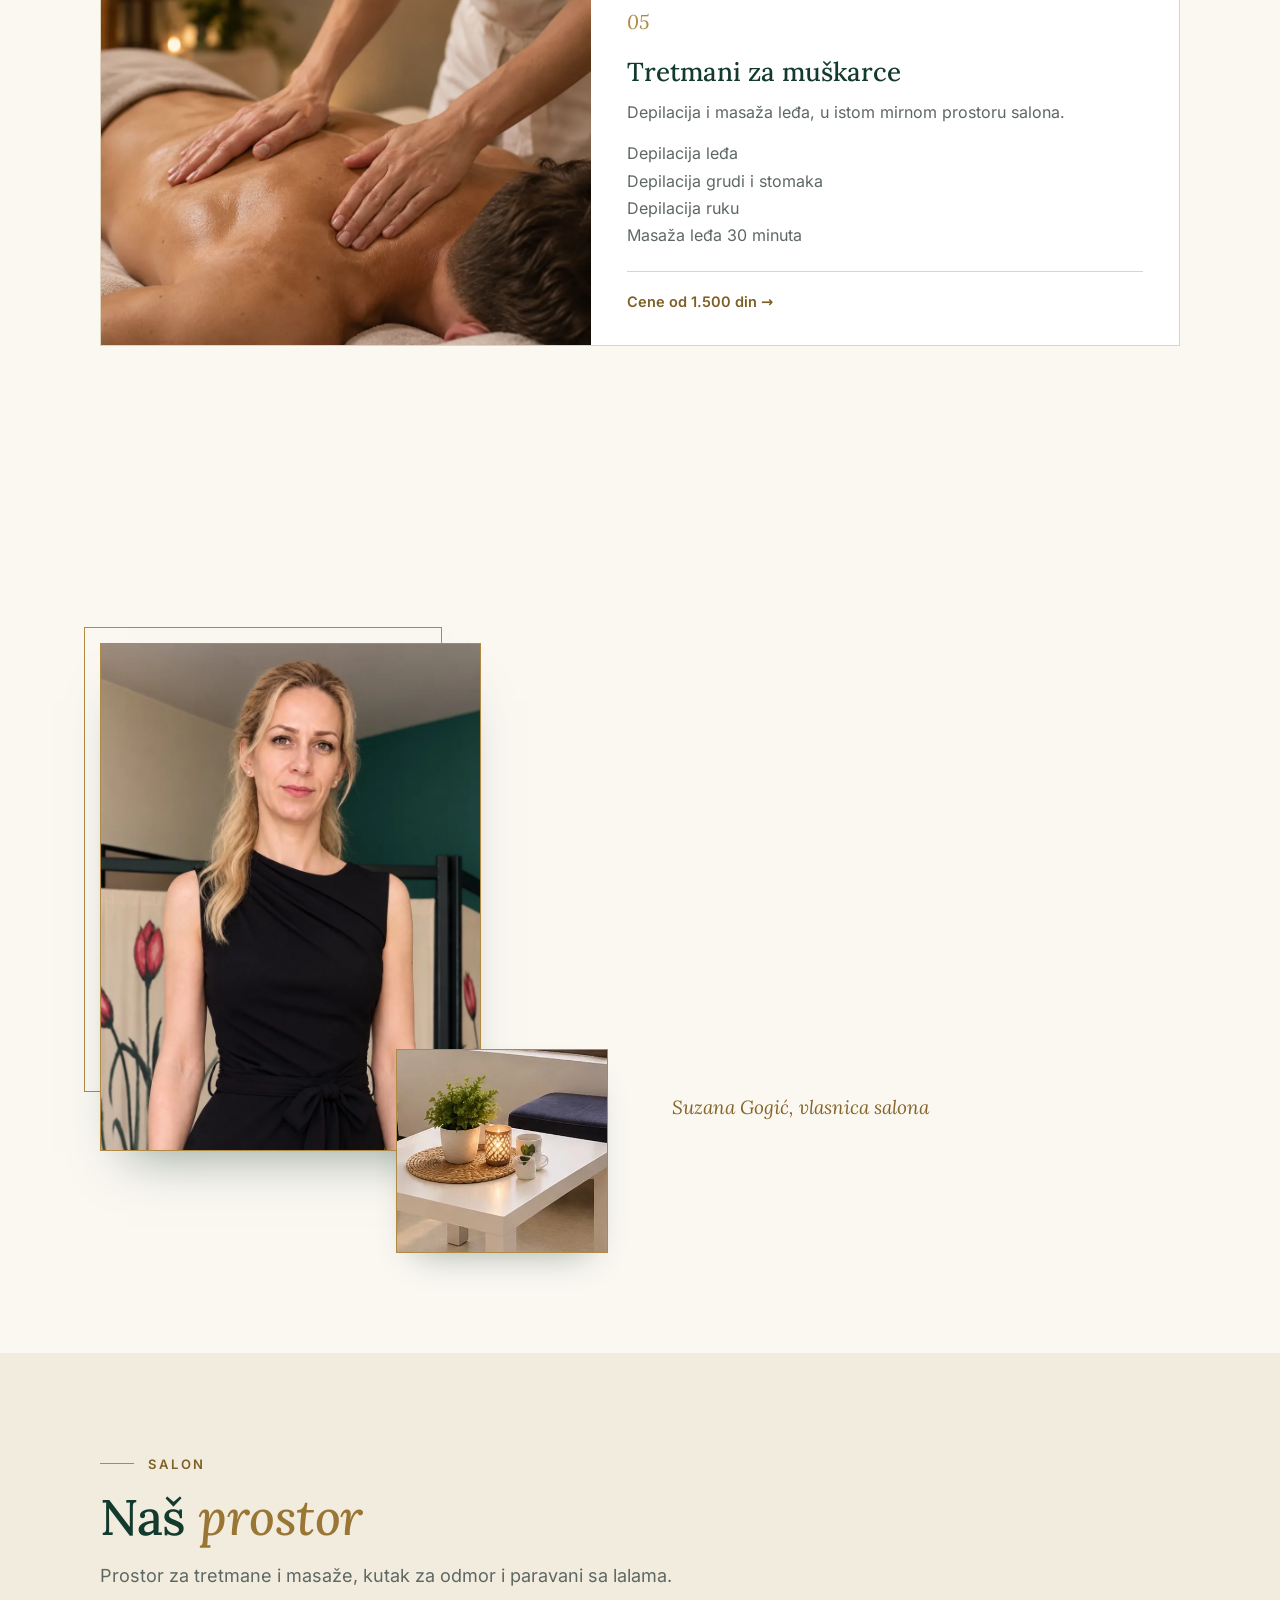
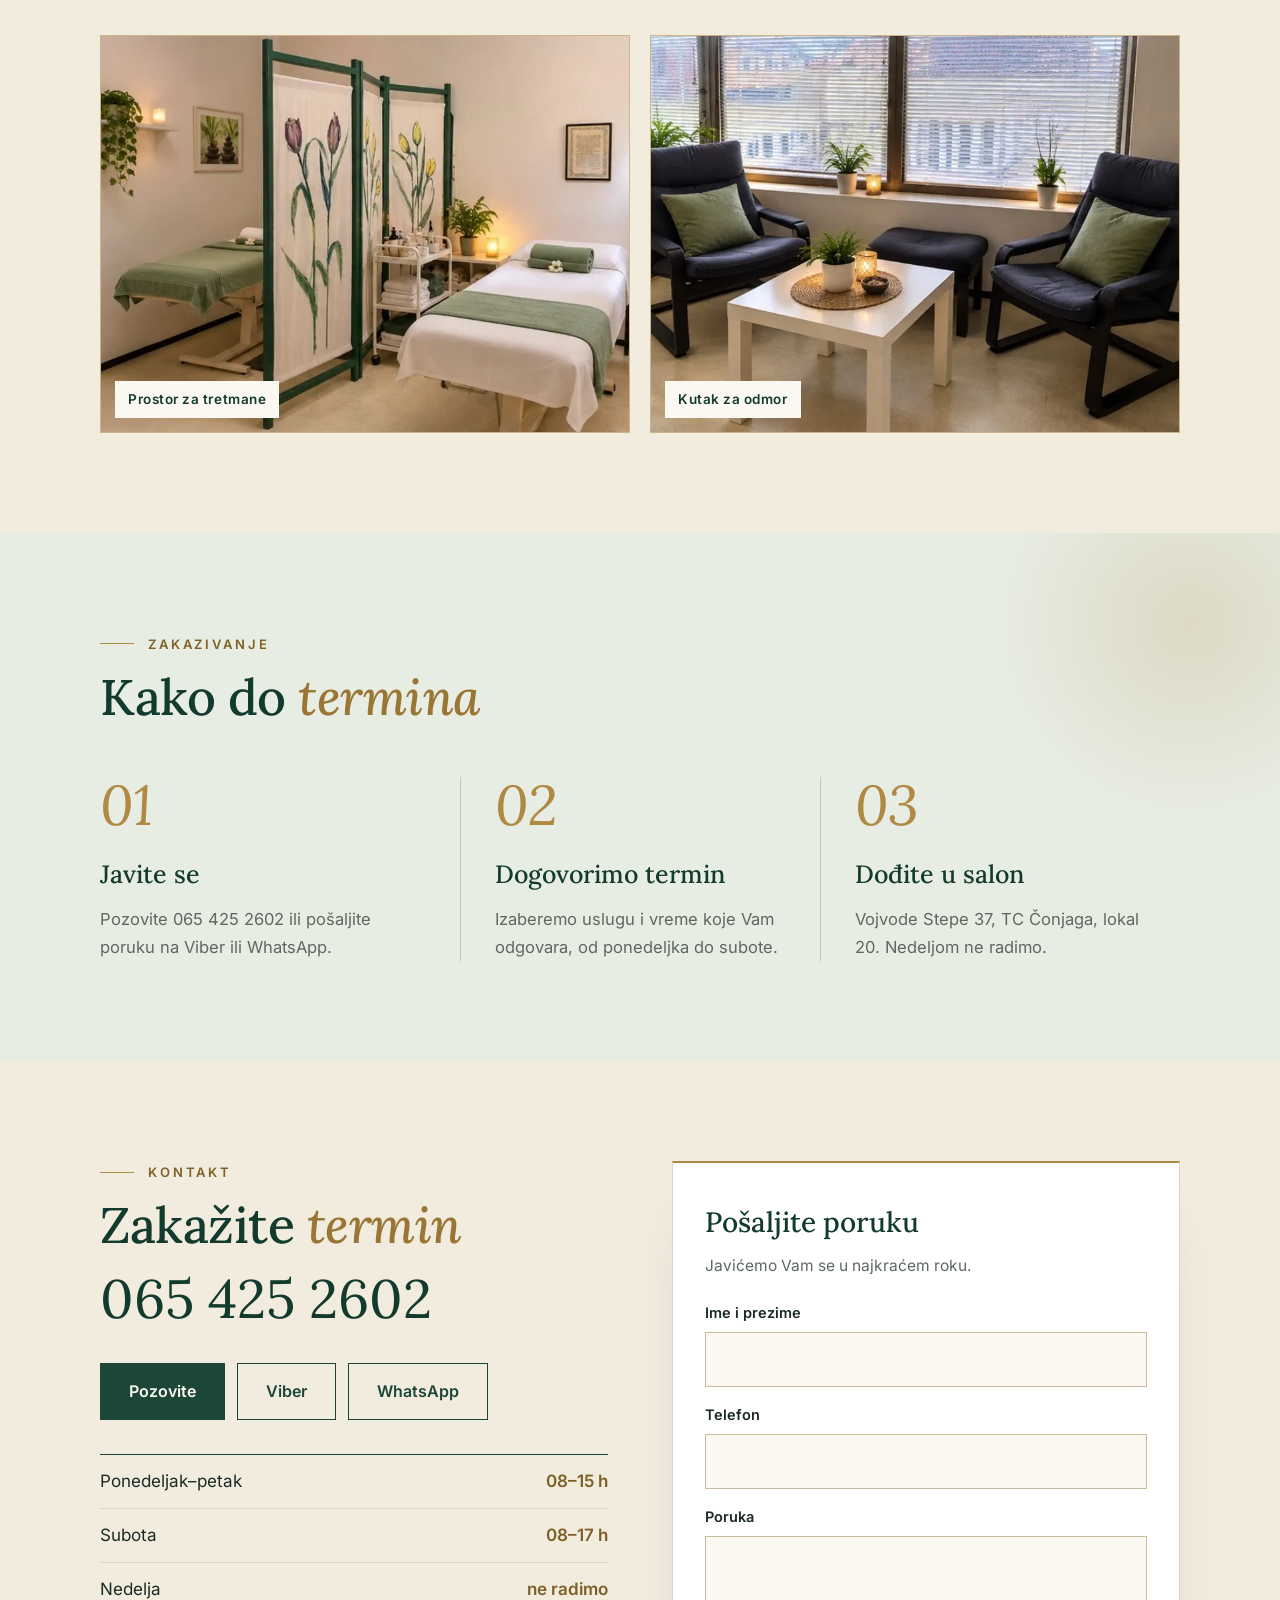
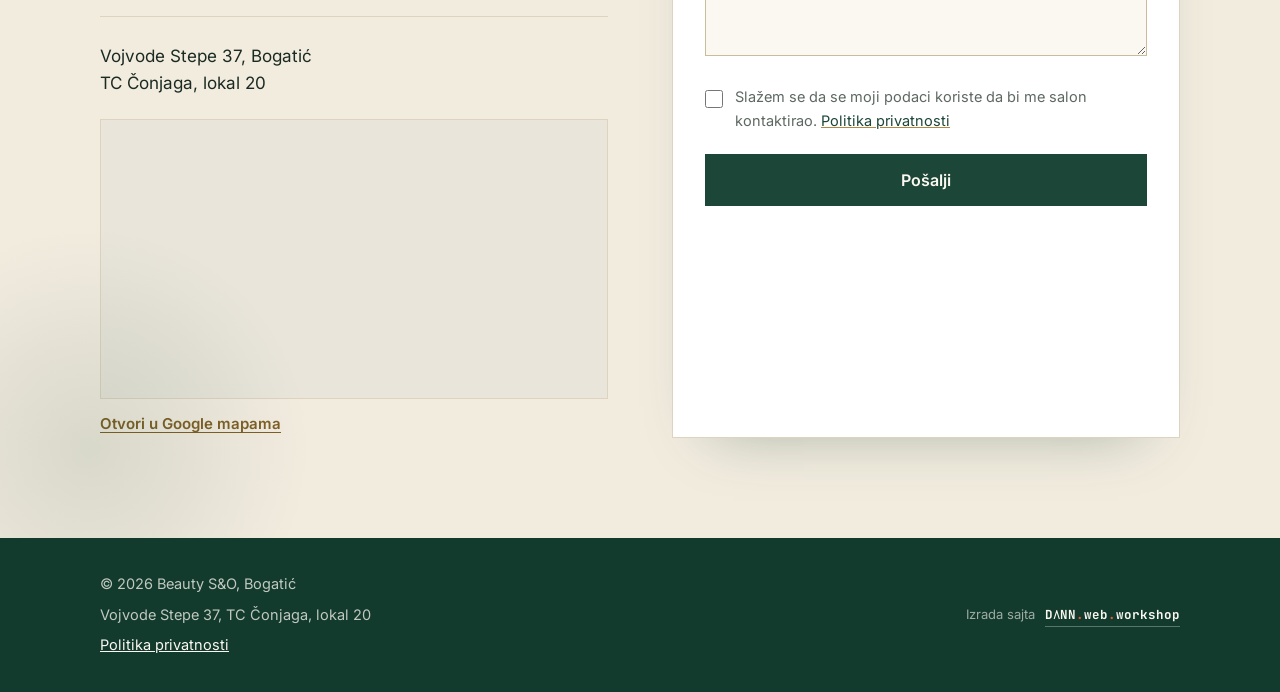
==== commit 31d6944b: "Add files via upload" ====
--- a/index.html
+++ b/index.html
@@ -4,8 +4,8 @@
 <meta charset="UTF-8">
 <meta name="viewport" content="width=device-width, initial-scale=1.0">
 <meta name="google" content="notranslate">
-<title>Beauty S&amp;O | Kozmetički salon Bogatić</title>
-<meta name="description" content="Kozmetički salon Beauty S&amp;O u Bogatiću: nega lica, masaže, depilacija, obrve i trepavice, tretmani za muškarce. Vojvode Stepe 37. Pon–pet 08–15 h, subota 08–17 h.">
+<title>Beauty S&amp;O – kozmetički salon u Bogatiću | Nega lica, masaže</title>
+<meta name="description" content="Kozmetički salon Beauty S&amp;O u Bogatiću: nega lica, masaže, depilacija voskom, obrve i trepavice i tretmani za muškarce. Pogledajte cene i zakažite termin.">
 <link rel="canonical" href="https://DOMEN.rs/">
 <meta name="theme-color" content="#FBF8F2">
 <link rel="icon" href="favicon.ico" sizes="any">
@@ -21,14 +21,14 @@
 <meta property="og:image:width" content="1200">
 <meta property="og:image:height" content="630">
 <meta property="og:image:alt" content="Beauty S&amp;O, kozmetički salon u Bogatiću: Zastanite na sat. Poklonite vreme sebi">
-<meta property="og:title" content="Beauty S&amp;O | Kozmetički salon Bogatić">
+<meta property="og:title" content="Beauty S&amp;O – kozmetički salon u Bogatiću">
 <meta property="og:description" content="Nega lica, masaže, obrve i trepavice, depilacija i tretmani za muškarce u Bogatiću. Pozovite za termin.">
 <meta name="twitter:card" content="summary_large_image">
 <meta name="twitter:image" content="https://DOMEN.rs/img/og.jpg">
 <link rel="preload" href="fonts/lora.woff2" as="font" type="font/woff2" crossorigin>
 <link rel="stylesheet" href="style.css">
 <script type="application/ld+json">
-{"@context":"https://schema.org","@type":"BeautySalon","name":"Beauty S&O","url":"https://DOMEN.rs/","image":"https://DOMEN.rs/img/og.jpg","telephone":"+381654252602","address":{"@type":"PostalAddress","streetAddress":"Vojvode Stepe 37, TC Čonjaga, lokal 20","postalCode":"15350","addressLocality":"Bogatić","addressCountry":"RS"},"hasMap":"https://www.google.com/maps/search/?api=1&query=Vojvode+Stepe+37,+Bogati%C4%87","openingHoursSpecification":[{"@type":"OpeningHoursSpecification","dayOfWeek":["Monday","Tuesday","Wednesday","Thursday","Friday"],"opens":"08:00","closes":"15:00"},{"@type":"OpeningHoursSpecification","dayOfWeek":"Saturday","opens":"08:00","closes":"17:00"}]}
+{"@context":"https://schema.org","@type":"BeautySalon","name":"Beauty S&O","url":"https://DOMEN.rs/","image":"https://DOMEN.rs/img/og.jpg","telephone":"+381654252602","priceRange":"450–3.000 RSD","address":{"@type":"PostalAddress","streetAddress":"Vojvode Stepe 37, TC Čonjaga, lokal 20","postalCode":"15350","addressLocality":"Bogatić","addressCountry":"RS"},"hasMap":"https://www.google.com/maps/search/?api=1&query=Vojvode+Stepe+37,+Bogati%C4%87","openingHoursSpecification":[{"@type":"OpeningHoursSpecification","dayOfWeek":["Monday","Tuesday","Wednesday","Thursday","Friday"],"opens":"08:00","closes":"15:00"},{"@type":"OpeningHoursSpecification","dayOfWeek":"Saturday","opens":"08:00","closes":"17:00"}]}
 </script>
 </head>
 <body>
@@ -39,9 +39,9 @@
 <nav class="nav" id="nav">
 <a href="#usluge">Usluge</a>
 <a href="#muskarci">Za muškarce</a>
-<a href="cenovnik.html">Cenovnik</a>
 <a href="#o-nama">O nama</a>
 <a href="#kontakt">Kontakt</a>
+<a href="cenovnik.html">Cenovnik</a>
 <a class="cta" href="tel:+381654252602">Pozovite</a>
 </nav>
 </div>
@@ -50,8 +50,7 @@
 <section class="hero">
 <div class="wrap">
 <div>
-<p class="eyebrow">Beauty S&amp;O · Kozmetički salon u Bogatiću</p>
-<h1><span>Zastanite na sat.</span> <span>Poklonite vreme <em>sebi.</em></span></h1>
+<h1><span class="eyebrow">Beauty S&amp;O · Kozmetički salon u Bogatiću</span><span>Zastanite na sat.</span> <span>Poklonite vreme <em>sebi.</em></span></h1>
 <p class="lead">Nega lica, masaže, obrve i trepavice, depilacija. Termin zakazujete pozivom ili porukom.</p>
 <div class="cta-row">
 <a class="btn red" href="tel:+381654252602">Pozovite 065 425 2602</a>
@@ -60,9 +59,9 @@
 <p class="chip"><span><b>Pon–Pet</b> 08–15 h</span><span><b>Sub</b> 08–17 h</span><span>Vojvode Stepe 37, TC Čonjaga, lokal 20</span></p>
 </div>
 <div class="collage">
-<div class="pic a"><img src="img/s2.webp" alt="Soba za masažu u salonu Beauty S&amp;O u Bogatiću" width="790" height="592" style="object-position:40% 50%"></div>
-<div class="pic b"><img src="img/masaza.webp" alt="Relaks masaža leđa u salonu Beauty S&amp;O, Bogatić" width="1200" height="900" style="object-position:40% 50%"></div>
-<div class="pic c"><img src="img/masaza-ledja.jpg" alt="Masaža leđa u Bogatiću" width="1100" height="733"></div>
+<div class="pic a"><img src="img/soba-za-masazu-bogatic.webp" alt="Soba za masažu sa paravanom sa lalama, salon Beauty S&amp;O, Bogatić" width="790" height="592" style="object-position:40% 50%"></div>
+<div class="pic b"><img src="img/relaks-masaza-bogatic.webp" alt="Relaks masaža leđa, salon Beauty S&amp;O, Bogatić" width="1200" height="900" style="object-position:40% 50%"></div>
+<div class="pic c"><img src="img/masaza-ledja-bogatic.jpg" alt="Masaža leđa, salon Beauty S&amp;O, Bogatić" width="1100" height="733"></div>
 </div>
 </div>
 </section>
@@ -72,11 +71,11 @@
 <h2 class="rv">Čime se <em>bavimo</em></h2>
 <p class="intro rv">Cene svih usluga su u <a class="tl" href="cenovnik.html">kompletnom cenovniku</a>.</p>
 <div class="cards">
-<article class="card rv"><div class="pic"><img src="img/lice.webp" alt="Tretman lica sa maskom u salonu Beauty S&amp;O, Bogatić" width="1200" height="900" loading="lazy"></div><span class="n">01</span><h3>Nega lica</h3><p>Higijenski tretman lica<br>Biološki tretman lica<br>Masaža lica</p><a class="more" href="cenovnik.html#c-lice">Cene od 800 din</a></article>
-<article class="card rv"><div class="pic"><img src="img/obrve.webp" alt="Oblikovanje i farbanje obrva i trepavica u Bogatiću" width="758" height="568" loading="lazy"></div><span class="n">02</span><h3>Obrve i trepavice</h3><p>Oblikovanje obrva<br>Farbanje obrva<br>Farbanje trepavica</p><a class="more" href="cenovnik.html#c-obrve">Cene od 450 din</a></article>
-<article class="card rv"><div class="pic"><img src="img/nega-lica.jpg" alt="Masaža vrata i ramena u Bogatiću" width="900" height="600" loading="lazy"></div><span class="n">03</span><h3>Masaže</h3><p>Masaža leđa<br>Relaks masaža 60 i 90 minuta<br>Anticelulit masaža</p><a class="more" href="cenovnik.html#c-masaze">Cene od 1.200 din</a></article>
-<article class="card rv"><div class="pic"><img src="img/depil.webp" alt="Depilacija voskom u Bogatiću" width="763" height="572" loading="lazy"></div><span class="n">04</span><h3>Depilacija</h3><p>Toplim i hladnim voskom<br>Lice, nausnice, brada, pazuha, ruke, noge i prepone, brazilka</p><a class="more" href="cenovnik.html#c-depil">Cene od 450 din</a></article>
-<article class="card wide rv" id="muskarci"><div class="pic"><img src="img/muski.webp" alt="Masaža leđa za muškarce u Bogatiću" width="1200" height="800" loading="lazy" style="object-position:55% 50%"></div><div class="wtx"><span class="n">05</span><h3>Tretmani za muškarce</h3><p>Depilacija i masaža leđa, u istom mirnom prostoru salona.</p><p>Depilacija leđa<br>Depilacija grudi i stomaka<br>Depilacija ruku<br>Masaža leđa 30 minuta</p><a class="more" href="cenovnik.html#c-muski">Cene od 1.500 din</a></div></article>
+<article class="card rv"><div class="pic"><img src="img/tretman-lica-bogatic.webp" alt="Tretman lica sa maskom, salon Beauty S&amp;O, Bogatić" width="1200" height="900" loading="lazy"></div><span class="n">01</span><h3>Nega lica</h3><p>Higijenski tretman lica<br>Biološki tretman lica<br>Masaža lica</p><a class="more" href="cenovnik.html#c-lice">Cene od 800 din</a></article>
+<article class="card rv"><div class="pic"><img src="img/obrve-trepavice-bogatic.webp" alt="Oblikovanje i farbanje obrva i trepavica, salon Beauty S&amp;O, Bogatić" width="758" height="568" loading="lazy"></div><span class="n">02</span><h3>Obrve i trepavice</h3><p>Oblikovanje obrva<br>Farbanje obrva<br>Farbanje trepavica</p><a class="more" href="cenovnik.html#c-obrve">Cene od 450 din</a></article>
+<article class="card rv"><div class="pic"><img src="img/masaza-vrata-bogatic.jpg" alt="Masaža vrata i ramena, salon Beauty S&amp;O, Bogatić" width="900" height="600" loading="lazy"></div><span class="n">03</span><h3>Masaže</h3><p>Masaža leđa<br>Relaks masaža 60 i 90 minuta<br>Anticelulit masaža</p><a class="more" href="cenovnik.html#c-masaze">Cene od 1.200 din</a></article>
+<article class="card rv"><div class="pic"><img src="img/depilacija-voskom-bogatic.webp" alt="Depilacija nogu voskom, salon Beauty S&amp;O, Bogatić" width="763" height="572" loading="lazy"></div><span class="n">04</span><h3>Depilacija</h3><p>Toplim i hladnim voskom<br>Lice, nausnice, brada, pazuha, ruke, noge i prepone, brazilka</p><a class="more" href="cenovnik.html#c-depil">Cene od 450 din</a></article>
+<article class="card wide rv" id="muskarci"><div class="pic"><img src="img/masaza-za-muskarce-bogatic.webp" alt="Masaža leđa za muškarce, salon Beauty S&amp;O, Bogatić" width="1200" height="800" loading="lazy" style="object-position:55% 50%"></div><div class="wtx"><span class="n">05</span><h3>Tretmani za muškarce</h3><p>Depilacija i masaža leđa, u istom mirnom prostoru salona.</p><p>Depilacija leđa<br>Depilacija grudi i stomaka<br>Depilacija ruku<br>Masaža leđa 30 minuta</p><a class="more" href="cenovnik.html#c-muski">Cene od 1.500 din</a></div></article>
 </div>
 <div class="cta-row rv price-more"><a class="btn red" href="cenovnik.html">Kliknite ovde za kompletan&nbsp;cenovnik&nbsp;→</a></div>
 </div>
@@ -84,8 +83,8 @@
 <section class="sec" id="o-nama">
 <div class="wrap about">
 <div class="collage two rv">
-<div class="pic a"><img src="img/suzana.webp" alt="Suzana Gogić, vlasnica kozmetičkog salona Beauty S&amp;O u Bogatiću" width="900" height="1124" loading="lazy" style="object-position:50% 20%"></div>
-<div class="pic b"><img src="img/det.webp" alt="Sveća i biljka na stolu u kozmetičkom salonu Beauty S&amp;O, Bogatić" width="520" height="400" loading="lazy" style="object-position:50% 50%"></div>
+<div class="pic a"><img src="img/suzana-gogic-beauty-so.webp" alt="Suzana Gogić, vlasnica kozmetičkog salona Beauty S&amp;O u Bogatiću" width="900" height="1124" loading="lazy" style="object-position:50% 20%"></div>
+<div class="pic b"><img src="img/detalj-salona-bogatic.webp" alt="Sveća i biljka na stolu u kutku za odmor, salon Beauty S&amp;O, Bogatić" width="520" height="400" loading="lazy" style="object-position:50% 50%"></div>
 </div>
 <div>
 <p class="kick rv">O nama</p>
@@ -102,8 +101,8 @@
 <h2 class="rv">Naš <em>prostor</em></h2>
 <p class="intro rv">Prostor za tretmane i masaže, kutak za odmor i paravani sa lalama.</p>
 <div class="gal">
-<figure class="rv"><img src="img/s1.webp" alt="Prostor za tretmane lica i masaže u salonu Beauty S&amp;O, Bogatić" width="792" height="592" loading="lazy"><figcaption>Prostor za tretmane</figcaption></figure>
-<figure class="rv"><img src="img/s3.webp" alt="Kutak za odmor u kozmetičkom salonu Beauty S&amp;O u Bogatiću" width="792" height="590" loading="lazy"><figcaption>Kutak za odmor</figcaption></figure>
+<figure class="rv"><img src="img/prostor-za-tretmane-bogatic.webp" alt="Prostor za tretmane lica i masaže, salon Beauty S&amp;O, Bogatić" width="792" height="592" loading="lazy"><figcaption>Prostor za tretmane</figcaption></figure>
+<figure class="rv"><img src="img/kutak-za-odmor-bogatic.webp" alt="Kutak za odmor, salon Beauty S&amp;O, Bogatić" width="792" height="590" loading="lazy"><figcaption>Kutak za odmor</figcaption></figure>
 </div>
 </div>
 </section>
--- a/style.css
+++ b/style.css
@@ -264,3 +264,11 @@
 .pl .price .grp{scroll-margin-top:150px}
 @media(max-width:520px){.jump{gap:6px;padding:8px 0}.jump a{min-height:36px;padding:0 10px;font-size:13px}.pl .price .grp{scroll-margin-top:170px}}
 @media(max-width:520px){.jump{gap:4px}.jump a{flex:1 1 auto;justify-content:center;padding:0 6px;font-size:12.5px;letter-spacing:-.01em}}
+.hero h1 .eyebrow{display:flex;font-family:var(--san);font-size:13px;line-height:1.5;letter-spacing:.22em;font-weight:600;color:#7E5F25;animation-delay:.05s}
+.hero h1 span:nth-child(2){animation-delay:.2s}
+.hero .collage .pic>img{animation-fill-mode:backwards;transition:transform .9s cubic-bezier(.2,.7,.2,1)}
+.hero .collage .pic:hover>img{transform:scale(1.05)}
+.collage.two.rv.in .pic>img{transition:transform .9s cubic-bezier(.2,.7,.2,1)}
+.collage.two.rv.in .a:hover>img{transform:scale(1.03)}
+.collage.two.rv.in .b:hover>img{transform:scale(1.05)}
+@media(max-width:520px){.hero h1 .eyebrow{font-size:12px}}
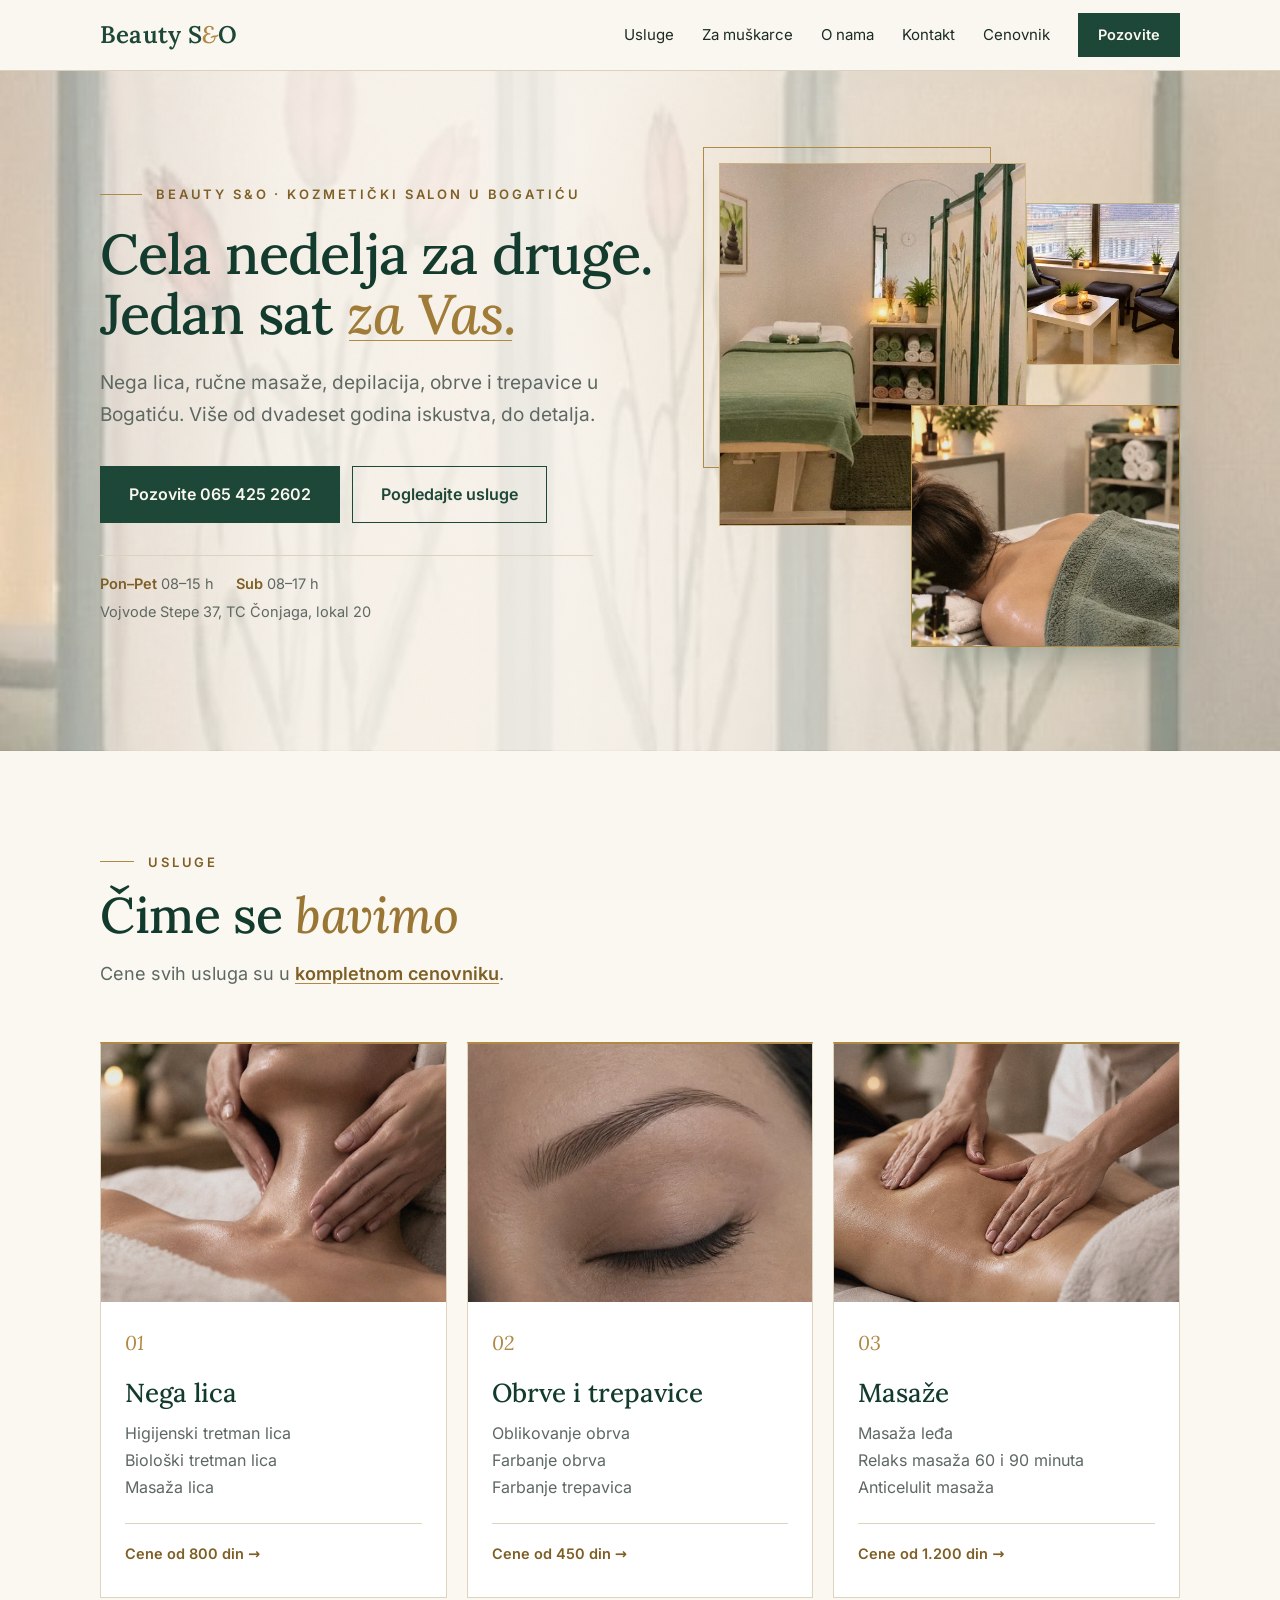
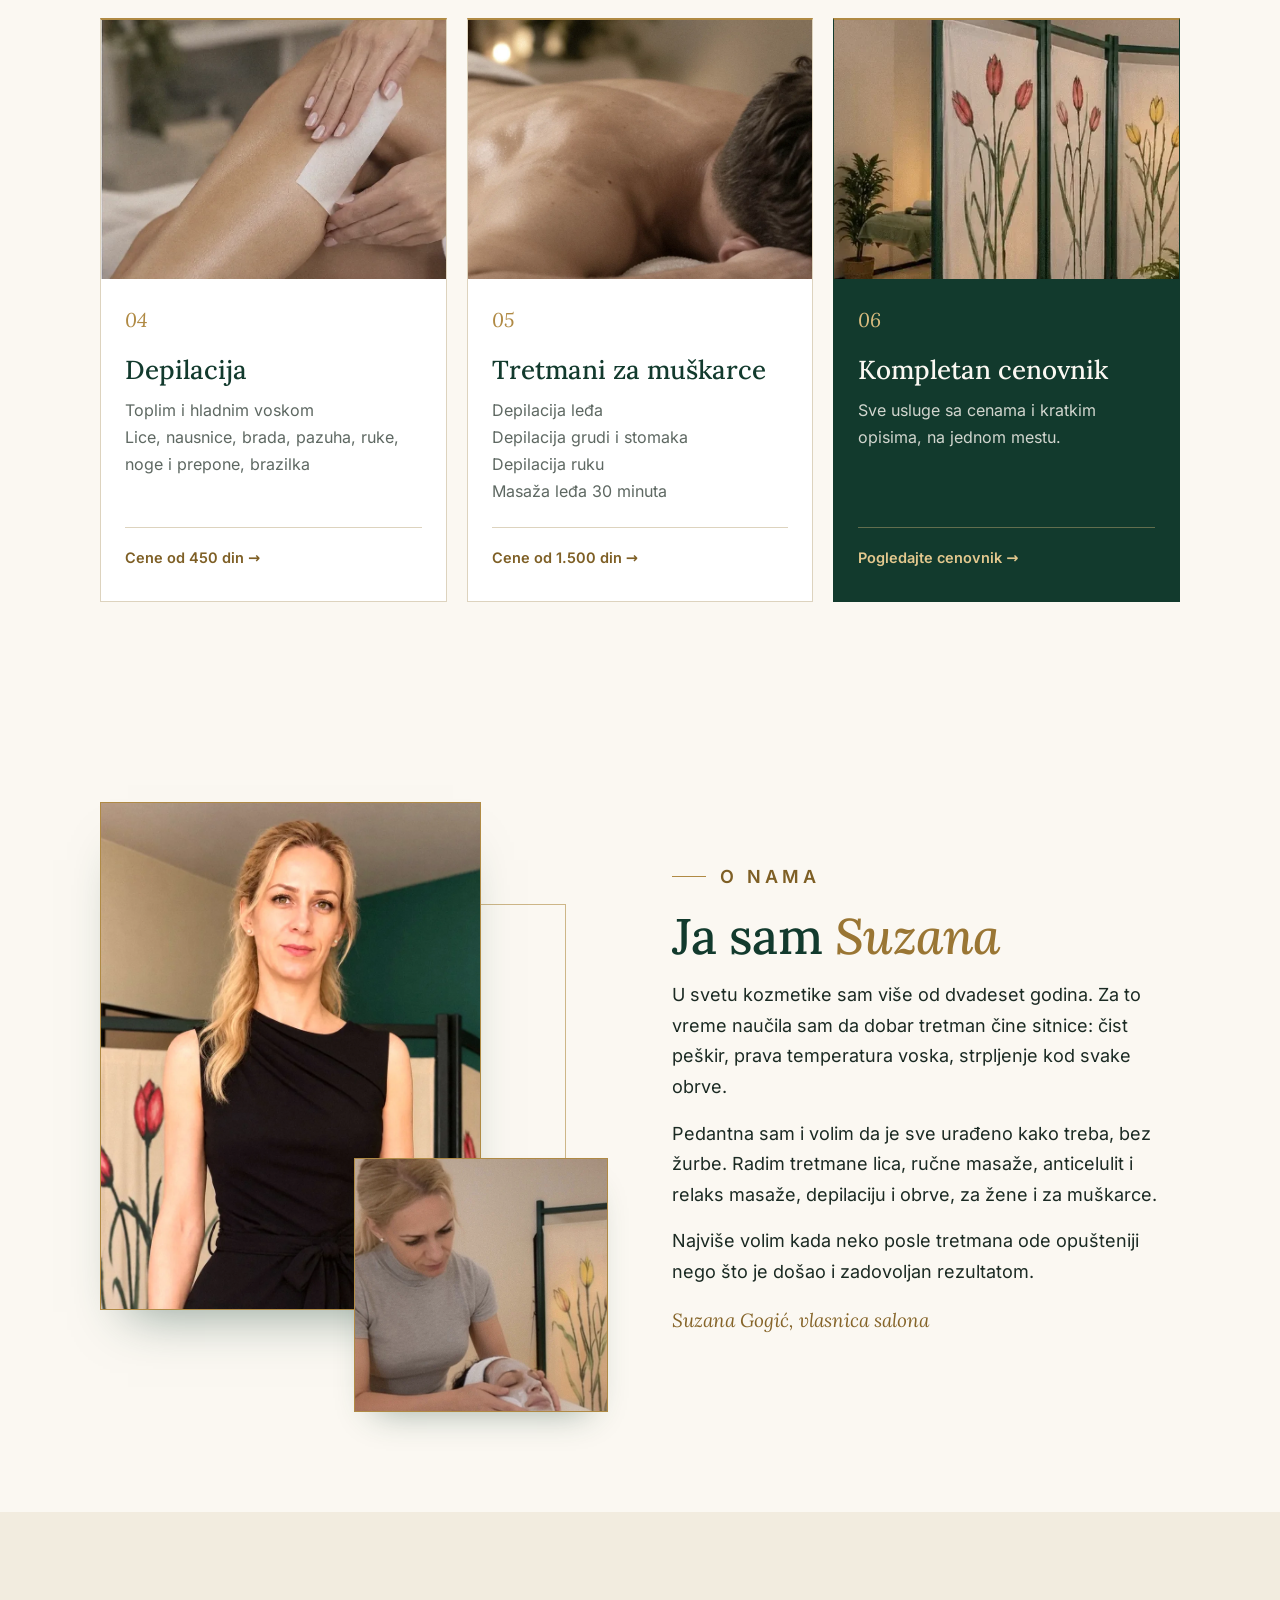
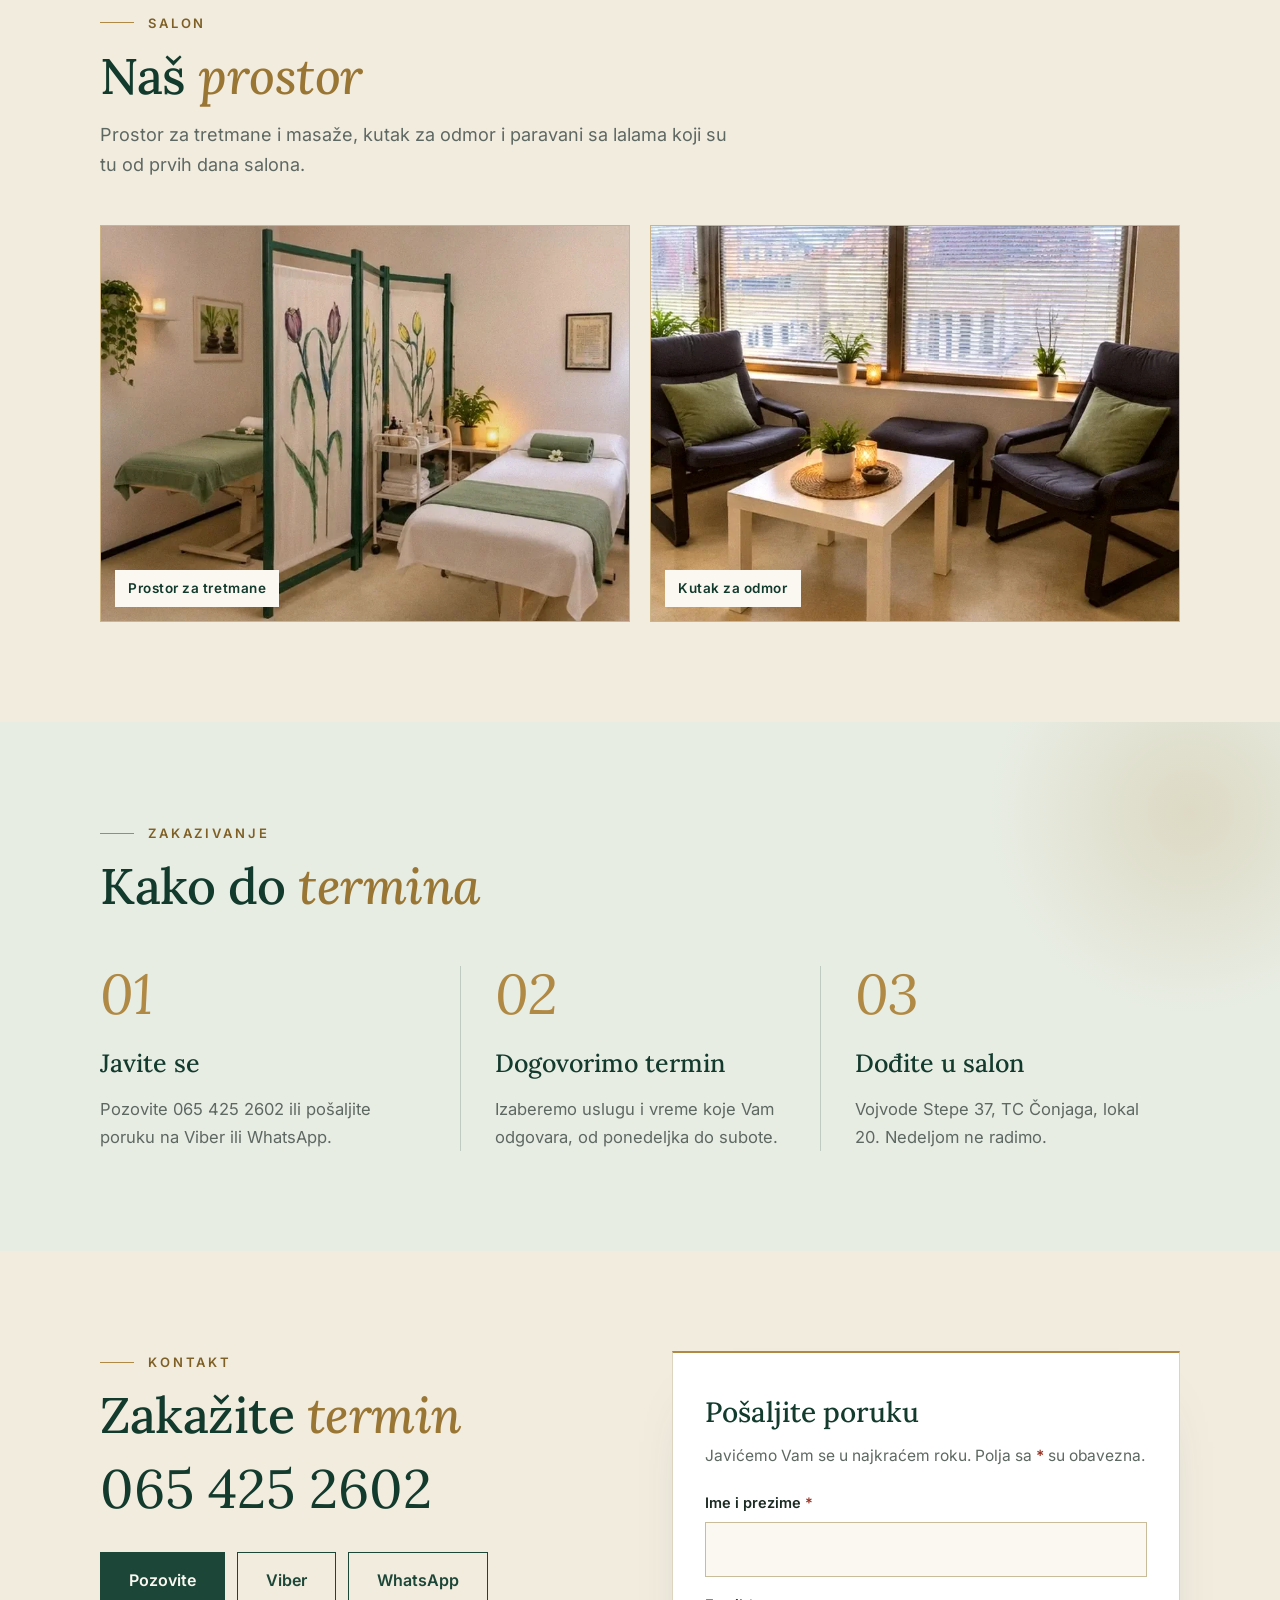
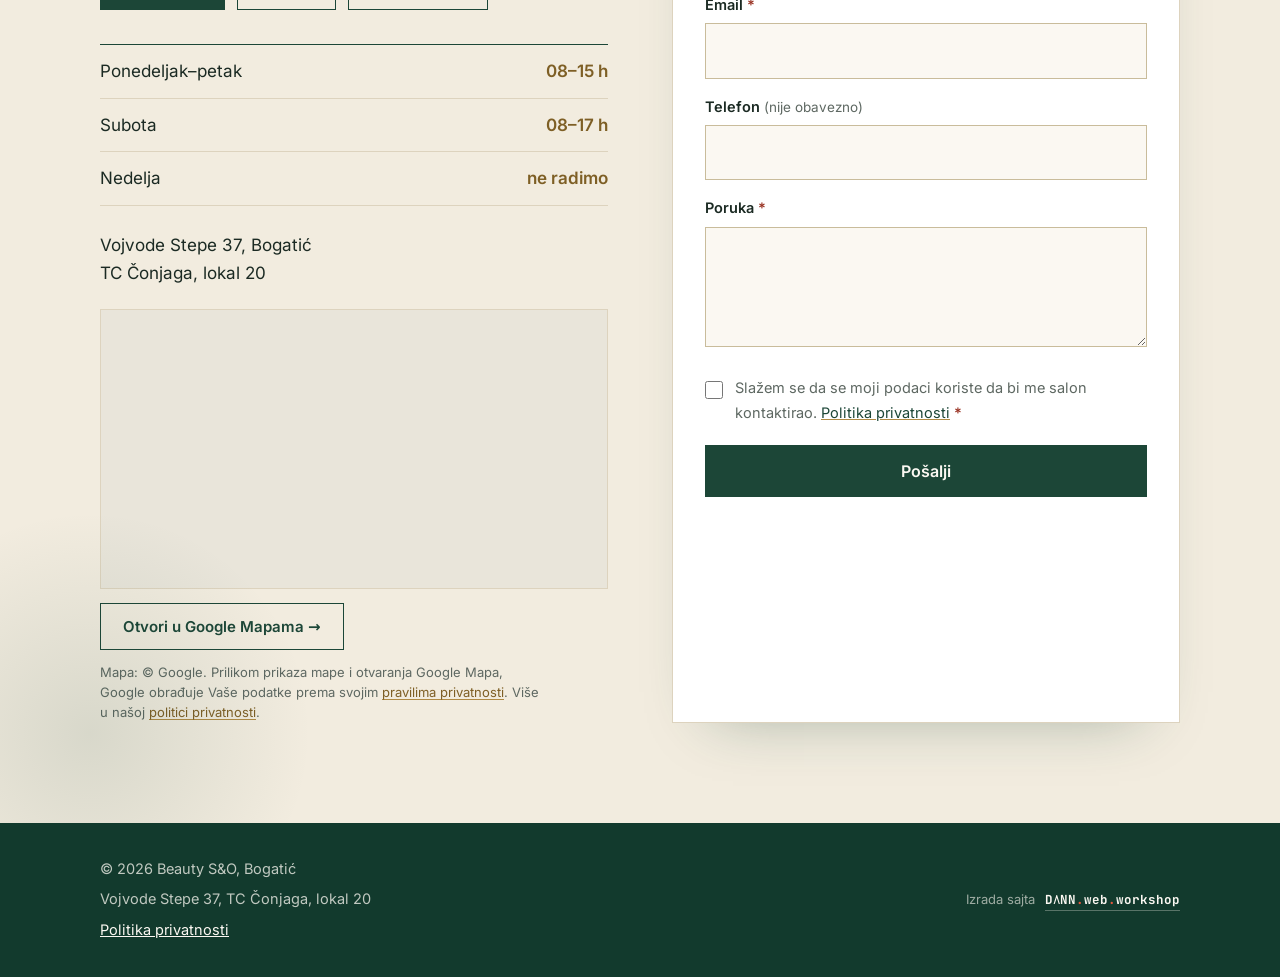
==== commit e9004b8a: "Add files via upload" ====
--- a/index.html
+++ b/index.html
@@ -4,6 +4,7 @@
 <meta charset="UTF-8">
 <meta name="viewport" content="width=device-width, initial-scale=1.0">
 <meta name="google" content="notranslate">
+<meta name="format-detection" content="telephone=no, date=no, address=no">
 <title>Beauty S&amp;O – kozmetički salon u Bogatiću | Nega lica, masaže</title>
 <meta name="description" content="Kozmetički salon Beauty S&amp;O u Bogatiću: nega lica, masaže, depilacija voskom, obrve i trepavice i tretmani za muškarce. Pogledajte cene i zakažite termin.">
 <link rel="canonical" href="https://DOMEN.rs/">
@@ -20,7 +21,7 @@
 <meta property="og:image" content="https://DOMEN.rs/img/og.jpg">
 <meta property="og:image:width" content="1200">
 <meta property="og:image:height" content="630">
-<meta property="og:image:alt" content="Beauty S&amp;O, kozmetički salon u Bogatiću: Zastanite na sat. Poklonite vreme sebi">
+<meta property="og:image:alt" content="Beauty S&amp;O, kozmetički salon u Bogatiću: Cela nedelja za druge. Jedan sat za Vas.">
 <meta property="og:title" content="Beauty S&amp;O – kozmetički salon u Bogatiću">
 <meta property="og:description" content="Nega lica, masaže, obrve i trepavice, depilacija i tretmani za muškarce u Bogatiću. Pozovite za termin.">
 <meta name="twitter:card" content="summary_large_image">
@@ -50,8 +51,8 @@
 <section class="hero">
 <div class="wrap">
 <div>
-<h1><span class="eyebrow">Beauty S&amp;O · Kozmetički salon u Bogatiću</span><span>Zastanite na sat.</span> <span>Poklonite vreme <em>sebi.</em></span></h1>
-<p class="lead">Nega lica, masaže, obrve i trepavice, depilacija. Termin zakazujete pozivom ili porukom.</p>
+<h1><span class="eyebrow">Beauty S&amp;O · Kozmetički salon u Bogatiću</span><span>Cela nedelja za druge.</span> <span>Jedan sat <em>za Vas.</em></span></h1>
+<p class="lead">Nega lica, ručne masaže, depilacija, obrve i trepavice u Bogatiću. Više od dvadeset godina iskustva, do detalja.</p>
 <div class="cta-row">
 <a class="btn red" href="tel:+381654252602">Pozovite 065 425 2602</a>
 <a class="btn line" href="#usluge">Pogledajte usluge</a>
@@ -60,8 +61,8 @@
 </div>
 <div class="collage">
 <div class="pic a"><img src="img/soba-za-masazu-bogatic.webp" alt="Soba za masažu sa paravanom sa lalama, salon Beauty S&amp;O, Bogatić" width="790" height="592" style="object-position:40% 50%"></div>
-<div class="pic b"><img src="img/relaks-masaza-bogatic.webp" alt="Relaks masaža leđa, salon Beauty S&amp;O, Bogatić" width="1200" height="900" style="object-position:40% 50%"></div>
-<div class="pic c"><img src="img/masaza-ledja-bogatic.jpg" alt="Masaža leđa, salon Beauty S&amp;O, Bogatić" width="1100" height="733"></div>
+<div class="pic b"><img src="img/relaks-masaza-bogatic.webp" alt="Relaks masaža leđa, salon Beauty S&amp;O, Bogatić" width="1170" height="695" style="object-position:45% 50%"></div>
+<div class="pic c"><img src="img/kutak-za-odmor-bogatic.webp" alt="Kutak za odmor, salon Beauty S&amp;O, Bogatić" width="792" height="590" style="object-position:50% 60%"></div>
 </div>
 </div>
 </section>
@@ -71,26 +72,28 @@
 <h2 class="rv">Čime se <em>bavimo</em></h2>
 <p class="intro rv">Cene svih usluga su u <a class="tl" href="cenovnik.html">kompletnom cenovniku</a>.</p>
 <div class="cards">
-<article class="card rv"><div class="pic"><img src="img/tretman-lica-bogatic.webp" alt="Tretman lica sa maskom, salon Beauty S&amp;O, Bogatić" width="1200" height="900" loading="lazy"></div><span class="n">01</span><h3>Nega lica</h3><p>Higijenski tretman lica<br>Biološki tretman lica<br>Masaža lica</p><a class="more" href="cenovnik.html#c-lice">Cene od 800 din</a></article>
-<article class="card rv"><div class="pic"><img src="img/obrve-trepavice-bogatic.webp" alt="Oblikovanje i farbanje obrva i trepavica, salon Beauty S&amp;O, Bogatić" width="758" height="568" loading="lazy"></div><span class="n">02</span><h3>Obrve i trepavice</h3><p>Oblikovanje obrva<br>Farbanje obrva<br>Farbanje trepavica</p><a class="more" href="cenovnik.html#c-obrve">Cene od 450 din</a></article>
-<article class="card rv"><div class="pic"><img src="img/masaza-vrata-bogatic.jpg" alt="Masaža vrata i ramena, salon Beauty S&amp;O, Bogatić" width="900" height="600" loading="lazy"></div><span class="n">03</span><h3>Masaže</h3><p>Masaža leđa<br>Relaks masaža 60 i 90 minuta<br>Anticelulit masaža</p><a class="more" href="cenovnik.html#c-masaze">Cene od 1.200 din</a></article>
-<article class="card rv"><div class="pic"><img src="img/depilacija-voskom-bogatic.webp" alt="Depilacija nogu voskom, salon Beauty S&amp;O, Bogatić" width="763" height="572" loading="lazy"></div><span class="n">04</span><h3>Depilacija</h3><p>Toplim i hladnim voskom<br>Lice, nausnice, brada, pazuha, ruke, noge i prepone, brazilka</p><a class="more" href="cenovnik.html#c-depil">Cene od 450 din</a></article>
-<article class="card wide rv" id="muskarci"><div class="pic"><img src="img/masaza-za-muskarce-bogatic.webp" alt="Masaža leđa za muškarce, salon Beauty S&amp;O, Bogatić" width="1200" height="800" loading="lazy" style="object-position:55% 50%"></div><div class="wtx"><span class="n">05</span><h3>Tretmani za muškarce</h3><p>Depilacija i masaža leđa, u istom mirnom prostoru salona.</p><p>Depilacija leđa<br>Depilacija grudi i stomaka<br>Depilacija ruku<br>Masaža leđa 30 minuta</p><a class="more" href="cenovnik.html#c-muski">Cene od 1.500 din</a></div></article>
+<article class="card rv"><div class="pic"><img src="img/nega-lica-masaza-vrata-bogatic.jpg" alt="Masaža lica i vrata, salon Beauty S&amp;O, Bogatić" width="900" height="600" loading="lazy"></div><span class="n">01</span><h3>Nega lica</h3><p>Higijenski tretman lica<br>Biološki tretman lica<br>Masaža lica</p><a class="more" href="cenovnik.html?g=c-lice">Cene od 800 din</a></article>
+<article class="card rv"><div class="pic"><img src="img/obrve-trepavice-bogatic.webp" alt="Oblikovanje i farbanje obrva i trepavica, salon Beauty S&amp;O, Bogatić" width="758" height="568" loading="lazy"></div><span class="n">02</span><h3>Obrve i trepavice</h3><p>Oblikovanje obrva<br>Farbanje obrva<br>Farbanje trepavica</p><a class="more" href="cenovnik.html?g=c-obrve">Cene od 450 din</a></article>
+<article class="card rv"><div class="pic"><img src="img/masaze-ledja-bogatic.jpg" alt="Ručna masaža leđa, salon Beauty S&amp;O, Bogatić" width="1100" height="733" loading="lazy"></div><span class="n">03</span><h3>Masaže</h3><p>Masaža leđa<br>Relaks masaža 60 i 90 minuta<br>Anticelulit masaža</p><a class="more" href="cenovnik.html?g=c-masaze">Cene od 1.200 din</a></article>
+<article class="card rv"><div class="pic"><img src="img/depilacija-voskom-bogatic.webp" alt="Depilacija nogu voskom, salon Beauty S&amp;O, Bogatić" width="763" height="572" loading="lazy"></div><span class="n">04</span><h3>Depilacija</h3><p>Toplim i hladnim voskom<br>Lice, nausnice, brada, pazuha, ruke, noge i prepone, brazilka</p><a class="more" href="cenovnik.html?g=c-depil">Cene od 450 din</a></article>
+<article class="card rv" id="muskarci"><div class="pic"><img src="img/masaza-za-muskarce-bogatic.webp" alt="Muškarac se opušta na tretmanu, salon Beauty S&amp;O, Bogatić" width="920" height="690" loading="lazy"></div><span class="n">05</span><h3>Tretmani za muškarce</h3><p>Depilacija leđa<br>Depilacija grudi i stomaka<br>Depilacija ruku<br>Masaža leđa 30 minuta</p><a class="more" href="cenovnik.html?g=c-muski">Cene od 1.500 din</a></article>
+<a class="card cta-card rv" href="cenovnik.html"><div class="pic"><img src="img/cenovnik-lale-bogatic.webp" alt="Paravan sa oslikanim lalama, salon Beauty S&amp;O, Bogatić" width="520" height="390" loading="lazy"></div><span class="n">06</span><h3>Kompletan cenovnik</h3><p>Sve usluge sa cenama i kratkim opisima, na jednom mestu.</p><span class="more">Pogledajte cenovnik</span></a>
 </div>
-<div class="cta-row rv price-more"><a class="btn red" href="cenovnik.html">Kliknite ovde za kompletan&nbsp;cenovnik&nbsp;→</a></div>
 </div>
 </section>
 <section class="sec" id="o-nama">
 <div class="wrap about">
 <div class="collage two rv">
 <div class="pic a"><img src="img/suzana-gogic-beauty-so.webp" alt="Suzana Gogić, vlasnica kozmetičkog salona Beauty S&amp;O u Bogatiću" width="900" height="1124" loading="lazy" style="object-position:50% 20%"></div>
-<div class="pic b"><img src="img/detalj-salona-bogatic.webp" alt="Sveća i biljka na stolu u kutku za odmor, salon Beauty S&amp;O, Bogatić" width="520" height="400" loading="lazy" style="object-position:50% 50%"></div>
+<span class="fr fr1" aria-hidden="true"></span>
+<div class="pic b"><img src="img/suzana-na-poslu-bogatic.webp" alt="Suzana Gogić radi tretman lica sa maskom, salon Beauty S&amp;O, Bogatić" width="881" height="725" loading="lazy" style="object-position:35% 40%"></div>
 </div>
 <div>
 <p class="kick rv">O nama</p>
 <h2 class="rv">Ja sam <em>Suzana</em></h2>
-<p class="rv">Salon sam započela iz ljubavi prema lepoti i nezi. Svakome želim da pružim trenutak samo za sebe.</p>
-<p class="rv">Radim tretmane lica, a veliki deo posla čine i masaže koje pomažu da se opustite i posvetite sebi. Higijena, posvećenost i ljubav prema poslu su mi na prvom mestu, da se svako oseća prijatno i sigurno.</p>
+<p class="rv">U svetu kozmetike sam više od dvadeset godina. Za to vreme naučila sam da dobar tretman čine sitnice: čist peškir, prava temperatura voska, strpljenje kod svake obrve.</p>
+<p class="rv">Pedantna sam i volim da je sve urađeno kako treba, bez žurbe. Radim tretmane lica, ručne masaže, anticelulit i relaks masaže, depilaciju i obrve, za žene i za muškarce.</p>
+<p class="rv">Najviše volim kada neko posle tretmana ode opušteniji nego što je došao i zadovoljan rezultatom.</p>
 <p class="rv sig">Suzana Gogić, vlasnica salona</p>
 </div>
 </div>
@@ -99,7 +102,7 @@
 <div class="wrap">
 <p class="kick rv">Salon</p>
 <h2 class="rv">Naš <em>prostor</em></h2>
-<p class="intro rv">Prostor za tretmane i masaže, kutak za odmor i paravani sa lalama.</p>
+<p class="intro rv">Prostor za tretmane i masaže, kutak za odmor i paravani sa lalama koji su tu od prvih dana salona.</p>
 <div class="gal">
 <figure class="rv"><img src="img/prostor-za-tretmane-bogatic.webp" alt="Prostor za tretmane lica i masaže, salon Beauty S&amp;O, Bogatić" width="792" height="592" loading="lazy"><figcaption>Prostor za tretmane</figcaption></figure>
 <figure class="rv"><img src="img/kutak-za-odmor-bogatic.webp" alt="Kutak za odmor, salon Beauty S&amp;O, Bogatić" width="792" height="590" loading="lazy"><figcaption>Kutak za odmor</figcaption></figure>
@@ -135,21 +138,24 @@
 </div>
 <p class="addr rv">Vojvode Stepe 37, Bogatić<br>TC Čonjaga, lokal 20</p>
 <div class="map rv"><iframe title="Beauty S&amp;O na Google mapi" src="https://www.google.com/maps?q=Vojvode+Stepe+37,+Bogati%C4%87&amp;output=embed" loading="lazy" referrerpolicy="no-referrer-when-downgrade" allowfullscreen></iframe></div>
-<a class="maplink rv" href="https://www.google.com/maps/search/?api=1&amp;query=Vojvode+Stepe+37,+Bogati%C4%87" target="_blank" rel="noopener">Otvori u Google mapama</a>
+<a class="btn line maplink rv" href="https://www.google.com/maps/search/?api=1&amp;query=Vojvode+Stepe+37,+Bogati%C4%87" target="_blank" rel="noopener">Otvori u Google Mapama →</a>
+<p class="mapnote rv">Mapa: © Google. Prilikom prikaza mape i otvaranja Google Mapa, Google obrađuje Vaše podatke prema svojim <a href="https://policies.google.com/privacy?hl=sr" target="_blank" rel="noopener">pravilima privatnosti</a>. Više u našoj <a href="politika-privatnosti.html">politici privatnosti</a>.</p>
 </div>
 <form id="kform" class="rv" novalidate>
 <h3>Pošaljite poruku</h3>
-<p class="sub">Javićemo Vam se u najkraćem roku.</p>
-<div class="hp"><label for="website">Ne popunjavajte</label><input type="text" id="website" name="website" tabindex="-1" autocomplete="off"></div>
-<label for="ime">Ime i prezime</label>
-<input type="text" id="ime" name="ime" autocomplete="name">
-<label for="tel">Telefon</label>
-<input type="tel" id="tel" name="tel" autocomplete="tel">
-<label for="poruka">Poruka</label>
-<textarea id="poruka" name="poruka"></textarea>
-<label class="chk"><input type="checkbox" name="saglasnost"><span>Slažem se da se moji podaci koriste da bi me salon kontaktirao. <a href="politika-privatnosti.html">Politika privatnosti</a></span></label>
+<p class="sub">Javićemo Vam se u najkraćem roku. Polja sa <span class="req">*</span> su obavezna.</p>
+<div class="hp" aria-hidden="true"><label for="website">Ne popunjavajte</label><input type="text" id="website" name="website" tabindex="-1" autocomplete="off"></div>
+<label for="ime">Ime i prezime <span class="req">*</span></label>
+<input type="text" id="ime" name="ime" autocomplete="name" maxlength="80" required>
+<label for="email">Email <span class="req">*</span></label>
+<input type="email" id="email" name="email" autocomplete="email" inputmode="email" maxlength="120" required>
+<label for="tel">Telefon <span class="opt">(nije obavezno)</span></label>
+<input type="tel" id="tel" name="tel" autocomplete="tel" maxlength="30">
+<label for="poruka">Poruka <span class="req">*</span></label>
+<textarea id="poruka" name="poruka" maxlength="3000" required></textarea>
+<label class="chk"><input type="checkbox" name="saglasnost" required><span>Slažem se da se moji podaci koriste da bi me salon kontaktirao. <a href="politika-privatnosti.html">Politika privatnosti</a> <span class="req">*</span></span></label>
 <button class="btn red" type="submit" style="width:100%">Pošalji</button>
-<p class="msg" id="kmsg" role="status"></p>
+<p class="msg" id="kmsg" role="status" aria-live="polite"></p>
 </form>
 </div>
 </section>
--- a/style.css
+++ b/style.css
@@ -72,7 +72,7 @@
 form h3{font-family:var(--ser);font-weight:500;font-size:28px;margin-bottom:6px;color:var(--green2)}
 form .sub{color:var(--soft);font-size:15.5px;margin-bottom:22px}
 label{display:block;font-size:14.5px;font-weight:600;margin:16px 0 6px}
-input[type=text],input[type=tel],textarea{width:100%;font:inherit;font-size:16px;padding:13px 14px;border:1px solid #C9BC9B;background:var(--cream);color:var(--ink);border-radius:0}
+input[type=text],input[type=tel],input[type=email],input[type=password],input[type=date],textarea{width:100%;font:inherit;font-size:16px;padding:13px 14px;border:1px solid #C9BC9B;background:var(--cream);color:var(--ink);border-radius:0}
 textarea{min-height:120px;resize:vertical}
 input:focus,textarea:focus{outline:2px solid var(--green);outline-offset:-1px}
 .chk{display:flex;gap:12px;align-items:flex-start;margin:20px 0;font-size:14.5px;font-weight:400;color:var(--soft)}
@@ -272,3 +272,67 @@
 .collage.two.rv.in .a:hover>img{transform:scale(1.03)}
 .collage.two.rv.in .b:hover>img{transform:scale(1.05)}
 @media(max-width:520px){.hero h1 .eyebrow{font-size:12px}}
+.collage.two::before{display:none}
+.collage.two .fr{pointer-events:none;border:1px solid rgba(176,138,68,.6)}
+.collage.two .fr1{grid-column:4/13;grid-row:3/13;z-index:1}
+.collage.two .fr2{grid-column:9/12;grid-row:10/13;z-index:4;border-color:rgba(176,138,68,.75);margin:0 0 -14px 0;transform:translate(14px,14px)}
+.collage.two.rv .fr{opacity:0;transition:opacity 1s .35s}
+.collage.two.rv.in .fr{opacity:1}
+@media(prefers-reduced-motion:reduce){.collage.two.rv .fr{opacity:1;transition:none}}
+.collage.two .b{grid-column:7/13;grid-row:8/13;z-index:4;border:1px solid var(--gold);outline:0;box-shadow:0 18px 34px -20px rgba(28,70,55,.45)}
+.collage.two .fr1{grid-column:4/12;grid-row:3/11}
+.hero h1 em{white-space:nowrap}
+@media(min-width:521px){.card.wide{grid-template-columns:minmax(0,1fr) minmax(0,2fr);margin-top:4px}
+.card.wide .pic{min-height:0;height:auto;aspect-ratio:4/3}
+.card.wide .wtx{padding:0 16px 24px;justify-content:center}
+.card.wide .n{margin:22px 0 10px}
+.card.wide h3{font-size:24px;margin-bottom:8px}
+.card.wide p{margin-bottom:12px}
+.card.wide .more{margin-top:6px}}
+.card.wide .mlist{font-size:15.5px}
+@media(min-width:521px){.card.wide .pic{aspect-ratio:auto;height:100%;min-height:240px}}
+.cards{grid-template-columns:repeat(3,1fr)}
+.cta-card{text-decoration:none;background:var(--green2);border-color:var(--green2);border-top:2px solid var(--gold);color:var(--cream)}
+.cta-card .n{color:#D9BC7F}
+.cta-card h3{color:var(--cream)}
+.cta-card p{color:rgba(251,248,242,.82)}
+.cta-card .more{color:#E3C88E;border-top-color:rgba(217,188,127,.4)}
+.cta-card:hover .more{color:var(--cream)}
+.cta-card:focus-visible{outline:2px solid var(--gold);outline-offset:3px}
+.card.rv.in:hover .pic>img{transform:scale(1.05)}
+@media(max-width:900px){.cards{grid-template-columns:1fr 1fr}}
+@media(max-width:520px){.cards{grid-template-columns:1fr}}
+@media(min-width:901px){.hero{background-image:linear-gradient(90deg,rgba(251,248,242,.55) 0%,rgba(251,248,242,.9) 22%,rgba(251,248,242,.93) 45%,rgba(251,248,242,.7) 72%,rgba(251,248,242,.5) 100%),url(img/s4.webp)}}
+@media(max-width:900px){.hero{background-image:linear-gradient(180deg,rgba(251,248,242,.8) 0%,rgba(251,248,242,.88) 40%,rgba(251,248,242,.94) 75%,#FBF8F2 100%),url(img/s4.webp);background-size:100% 700px,auto 700px;background-position:center top,38% top;background-repeat:no-repeat}
+.hero .wrap{padding-block:36px 48px;gap:32px}
+.lead{font-size:17px;margin-top:16px}
+.hero .cta-row{margin-top:24px}
+.chip{margin-top:20px}}
+.totop{position:fixed;right:20px;bottom:20px;z-index:39;width:46px;height:46px;display:flex;align-items:center;justify-content:center;background:rgba(251,248,242,.7);-webkit-backdrop-filter:blur(6px);backdrop-filter:blur(6px);border:1px solid var(--gold);color:var(--green2);cursor:pointer;opacity:0;visibility:hidden;transform:translateY(8px);transition:opacity .3s,transform .3s,visibility .3s,background .2s}
+.totop.show{opacity:1;visibility:visible;transform:none}
+.totop:hover{background:var(--cream)}
+.totop:focus-visible{outline:2px solid var(--green);outline-offset:3px}
+@media(max-width:760px){.totop{right:auto;left:16px;bottom:16px;width:48px;height:48px}}
+@media(prefers-reduced-motion:reduce){.totop{transition:none}}
+.leg .upd{color:var(--soft);font-size:15px;margin:-12px 0 22px}
+.leg a{color:var(--green);text-decoration-color:var(--gold)}
+.leg b{color:var(--green2);font-weight:600}
+.maplink.btn{display:inline-flex;margin-top:14px;text-decoration:none;font-size:15px;min-height:46px;padding:10px 22px;color:var(--green)}
+.maplink.btn:hover{color:var(--cream)}
+.mapnote{margin-top:12px;font-size:13px;line-height:1.55;color:var(--soft);max-width:34em}
+.mapnote a{color:#7E5F25;text-decoration:underline;text-decoration-color:var(--gold);text-underline-offset:2px}
+@media(max-width:520px){.maplink.btn{width:100%}}
+
+.req{color:#9A3324;font-weight:600}
+.opt{color:var(--soft);font-weight:400;font-size:13.5px}
+input[aria-invalid=true],textarea[aria-invalid=true]{border-color:#9A3324;background:#FDF4F1}
+.chk input[aria-invalid=true]{outline:2px solid #9A3324;outline-offset:2px}
+button[disabled]{opacity:.65;cursor:wait}
+.note{position:relative;z-index:31;display:flex;align-items:center;justify-content:center;gap:14px;padding:10px 52px 10px 20px;background:var(--green2);color:var(--cream);font-size:15px;line-height:1.45;text-align:center}
+.note p{margin:0;max-width:900px}
+.note button{position:absolute;right:10px;top:50%;transform:translateY(-50%);width:34px;height:34px;border:0;background:transparent;color:var(--cream);font-size:17px;cursor:pointer;opacity:.8}
+.note button:hover,.note button:focus-visible{opacity:1;outline:1px solid var(--gold)}
+.hnote{margin-top:14px;padding:12px 16px;border-left:3px solid var(--gold);background:rgba(176,138,68,.1);font-size:15.5px;color:var(--ink)}
+.hnote p{margin:0}
+.hnote p+p{margin-top:6px}
+@media(max-width:520px){.note{font-size:14px;padding:9px 46px 9px 14px;text-align:left;justify-content:flex-start}}
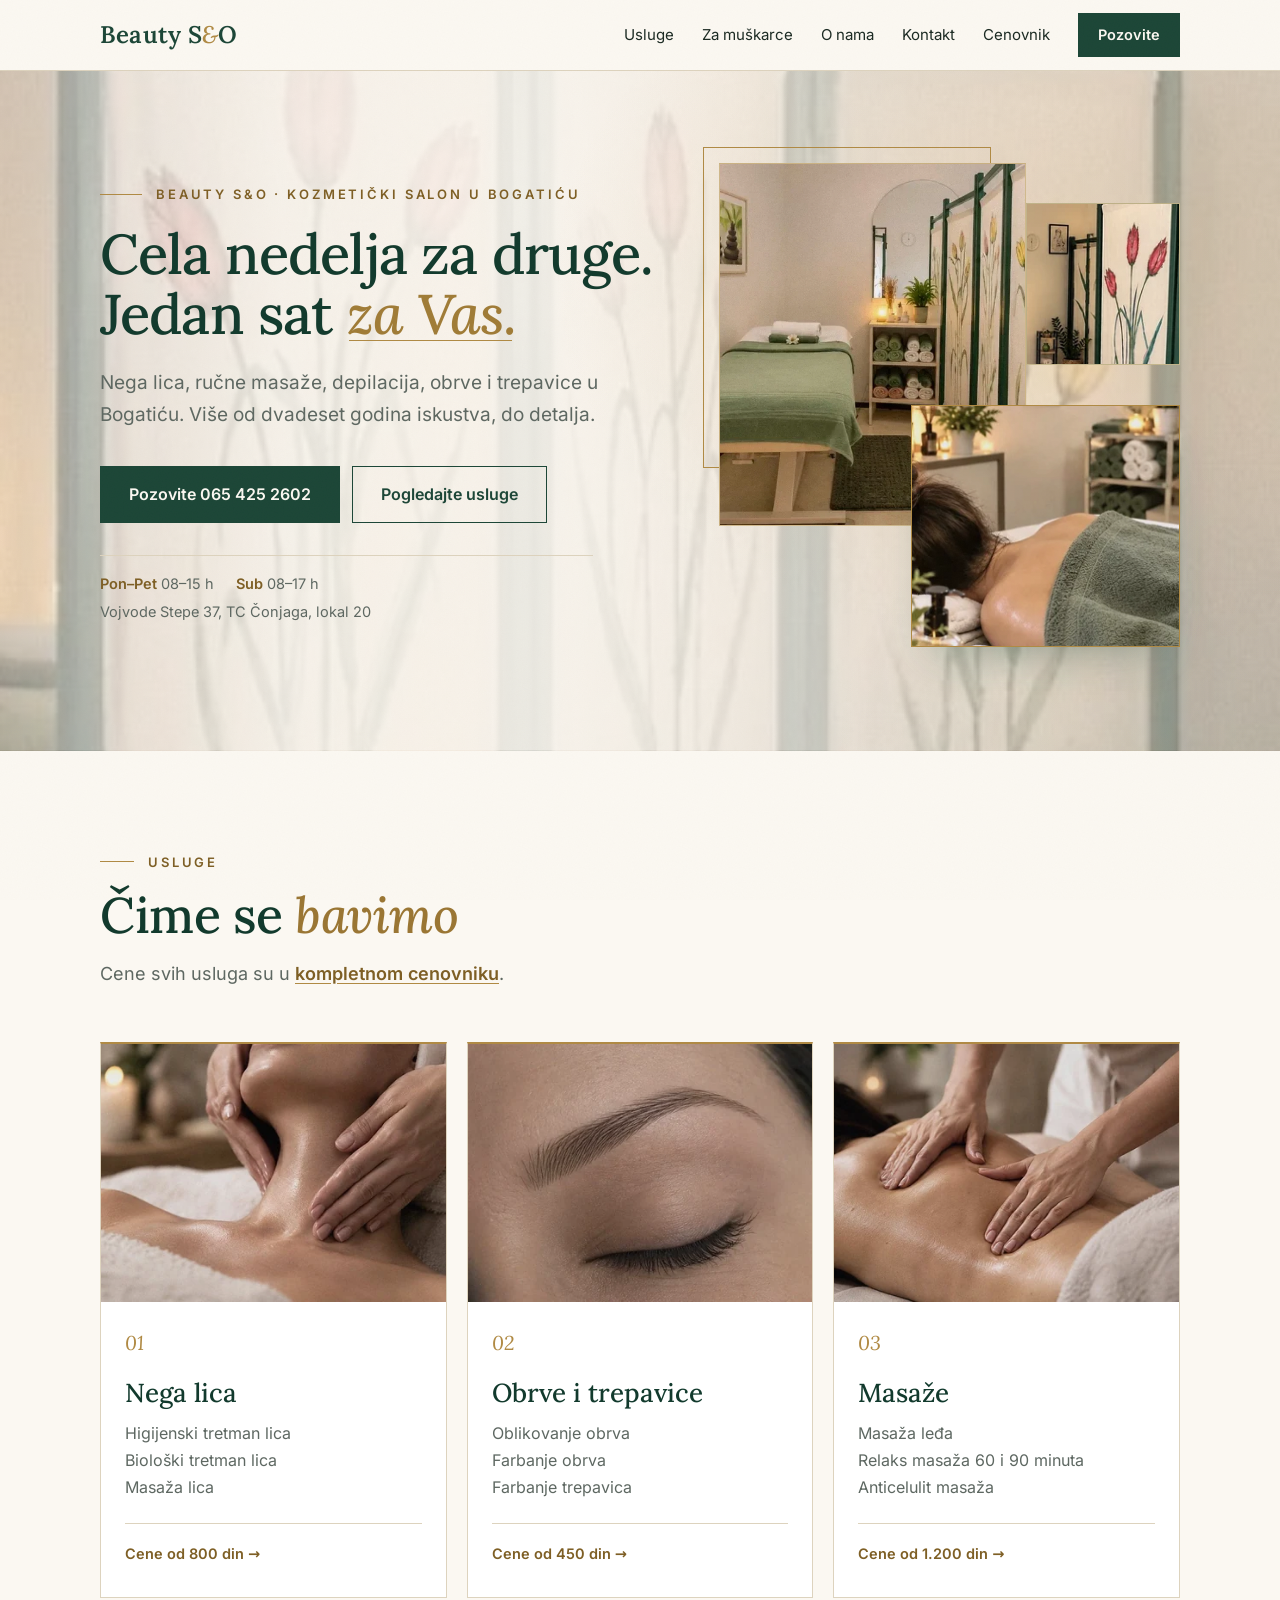
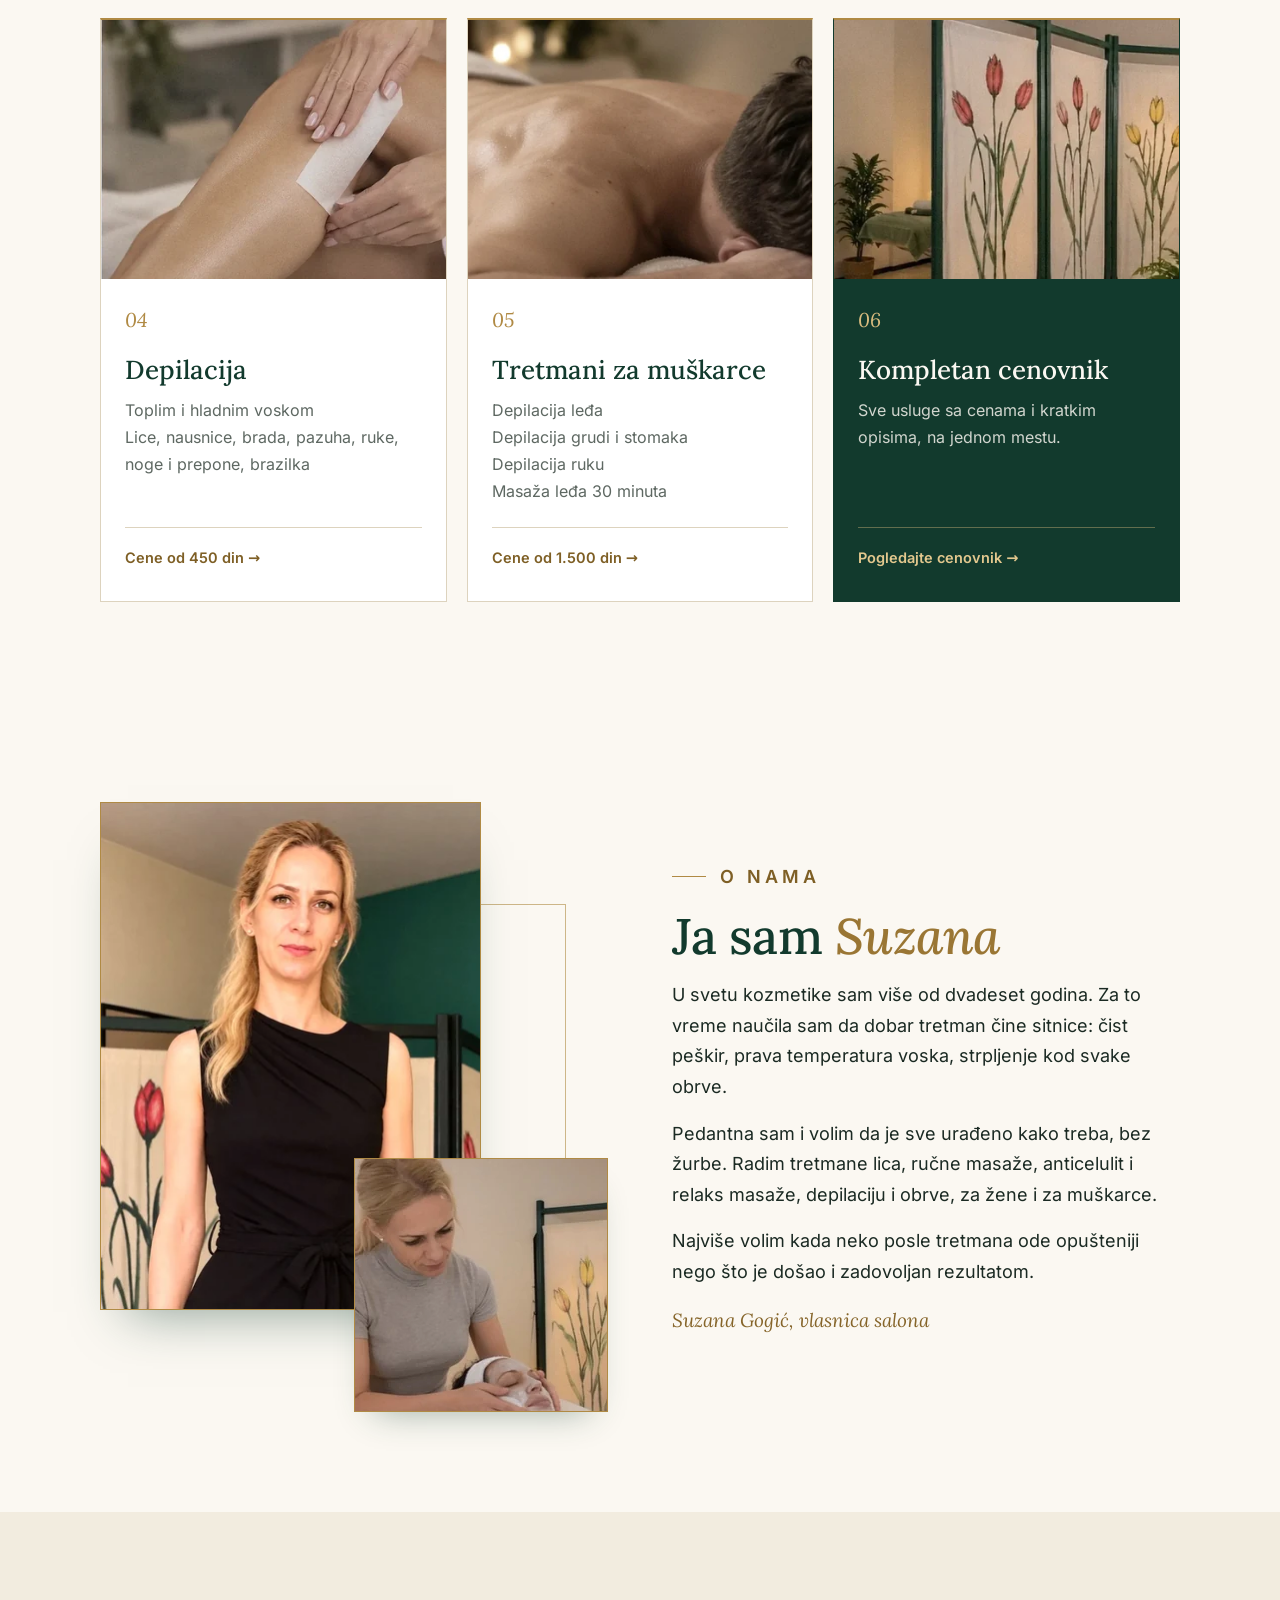
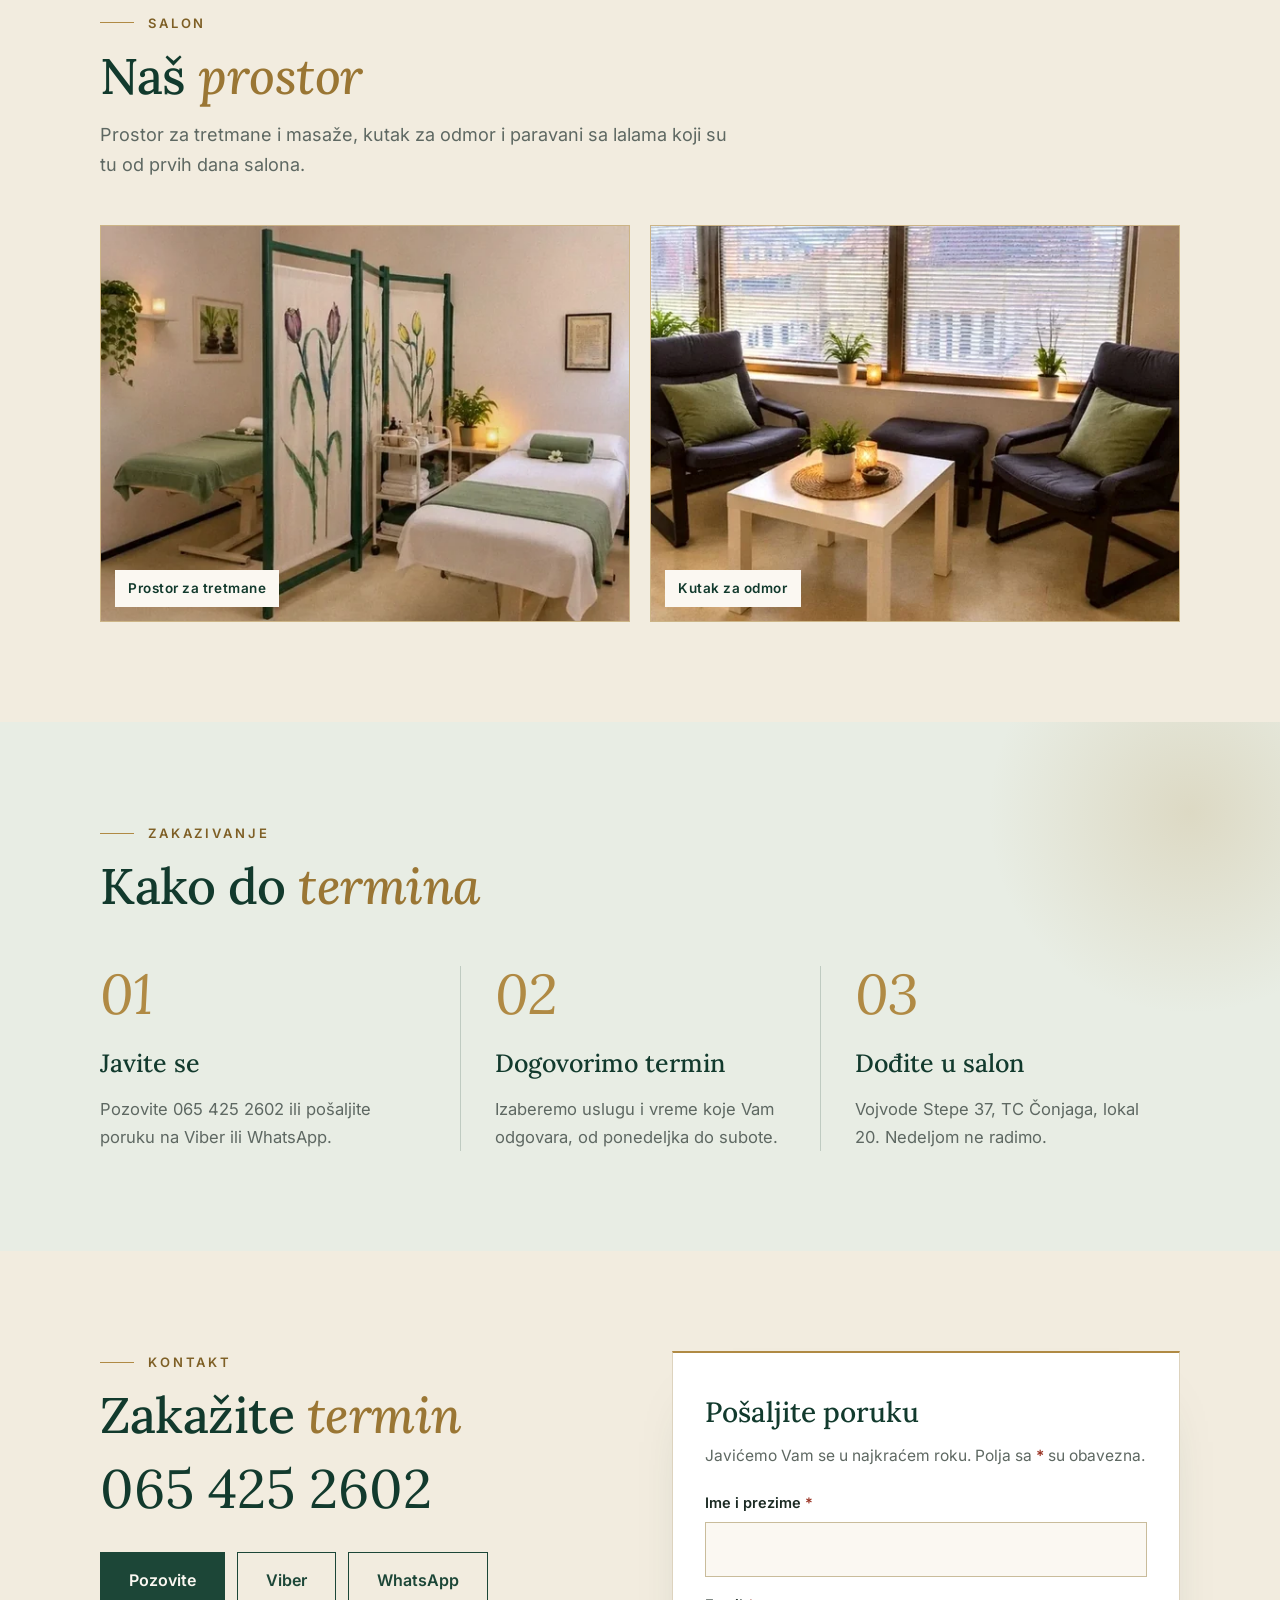
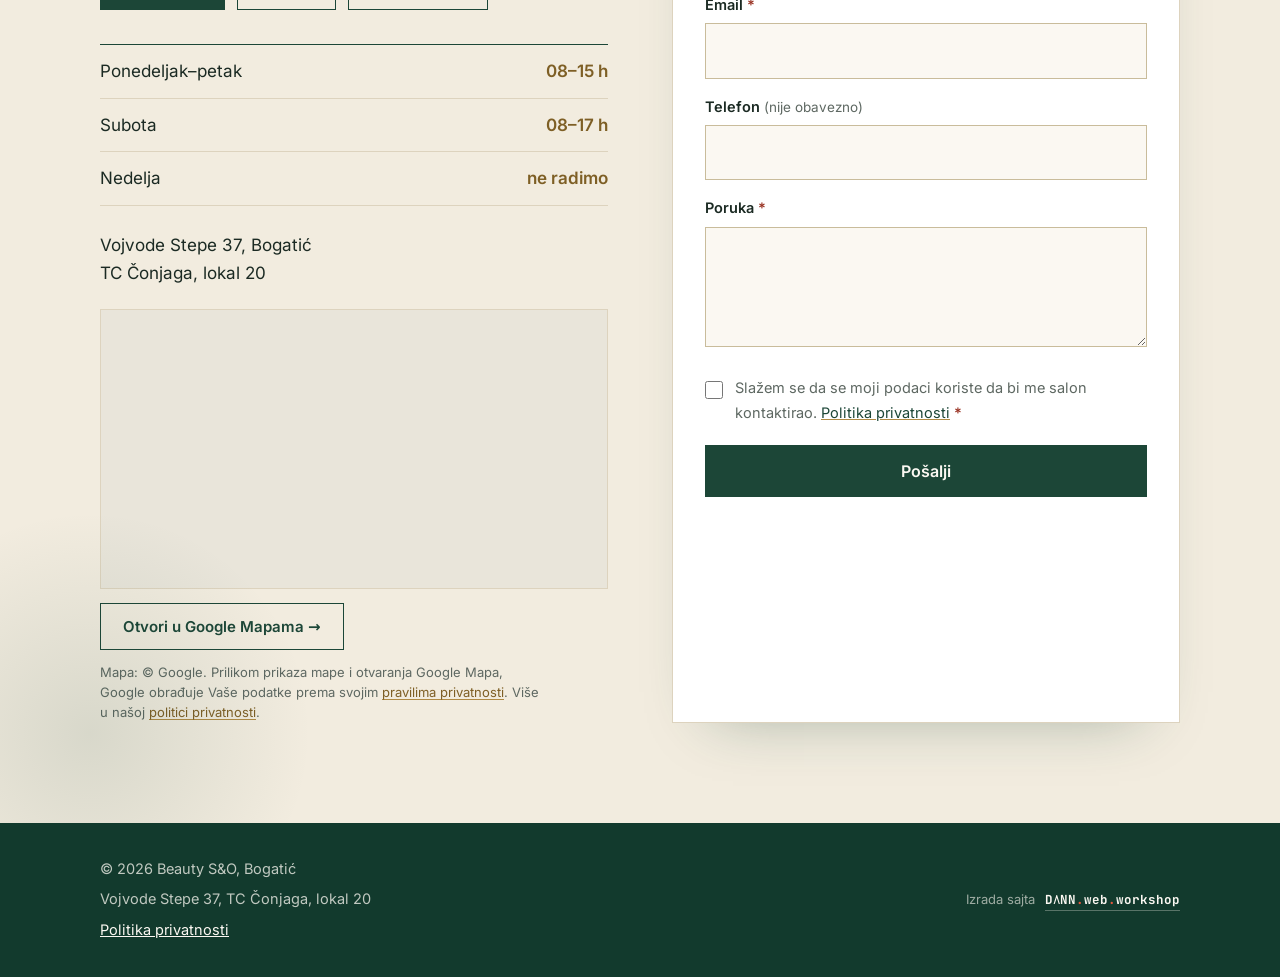
==== commit 289bcedf: "Add files via upload" ====
--- a/index.html
+++ b/index.html
@@ -26,6 +26,7 @@
 <meta property="og:description" content="Nega lica, masaže, obrve i trepavice, depilacija i tretmani za muškarce u Bogatiću. Pozovite za termin.">
 <meta name="twitter:card" content="summary_large_image">
 <meta name="twitter:image" content="https://DOMEN.rs/img/og.jpg">
+<link rel="preload" href="img/s4.webp" as="image">
 <link rel="preload" href="fonts/lora.woff2" as="font" type="font/woff2" crossorigin>
 <link rel="stylesheet" href="style.css">
 <script type="application/ld+json">
@@ -60,9 +61,9 @@
 <p class="chip"><span><b>Pon–Pet</b> 08–15 h</span><span><b>Sub</b> 08–17 h</span><span>Vojvode Stepe 37, TC Čonjaga, lokal 20</span></p>
 </div>
 <div class="collage">
-<div class="pic a"><img src="img/soba-za-masazu-bogatic.webp" alt="Soba za masažu sa paravanom sa lalama, salon Beauty S&amp;O, Bogatić" width="790" height="592" style="object-position:40% 50%"></div>
-<div class="pic b"><img src="img/relaks-masaza-bogatic.webp" alt="Relaks masaža leđa, salon Beauty S&amp;O, Bogatić" width="1170" height="695" style="object-position:45% 50%"></div>
-<div class="pic c"><img src="img/kutak-za-odmor-bogatic.webp" alt="Kutak za odmor, salon Beauty S&amp;O, Bogatić" width="792" height="590" style="object-position:50% 60%"></div>
+<div class="pic a"><img src="img/soba-za-masazu-bogatic-500.webp" srcset="img/soba-za-masazu-bogatic-300.webp 300w, img/soba-za-masazu-bogatic-500.webp 500w" sizes="(max-width:599px) 60vw, (max-width:900px) 292px, (max-width:1279px) 27vw, 305px" alt="Soba za masažu sa paravanom sa lalama, salon Beauty S&amp;O, Bogatić" width="500" height="592" style="object-position:40% 50%"></div>
+<div class="pic b"><img src="img/relaks-masaza-bogatic-540.webp" srcset="img/relaks-masaza-bogatic-270.webp 270w, img/relaks-masaza-bogatic-540.webp 540w" sizes="(max-width:599px) 52vw, (max-width:900px) 256px, (max-width:1279px) 24vw, 268px" alt="Relaks masaža leđa, salon Beauty S&amp;O, Bogatić" width="540" height="486" style="object-position:45% 50%"></div>
+<div class="pic c"><img src="img/paravan-lale-bogatic-320.webp" srcset="img/paravan-lale-bogatic-160.webp 160w, img/paravan-lale-bogatic-320.webp 320w" sizes="(max-width:599px) 30vw, (max-width:900px) 145px, (max-width:1279px) 14vw, 152px" alt="Paravan sa ručno oslikanim lalama u salonu Beauty S&amp;O, Bogatić" width="320" height="337"></div>
 </div>
 </div>
 </section>
@@ -72,21 +73,21 @@
 <h2 class="rv">Čime se <em>bavimo</em></h2>
 <p class="intro rv">Cene svih usluga su u <a class="tl" href="cenovnik.html">kompletnom cenovniku</a>.</p>
 <div class="cards">
-<article class="card rv"><div class="pic"><img src="img/nega-lica-masaza-vrata-bogatic.jpg" alt="Masaža lica i vrata, salon Beauty S&amp;O, Bogatić" width="900" height="600" loading="lazy"></div><span class="n">01</span><h3>Nega lica</h3><p>Higijenski tretman lica<br>Biološki tretman lica<br>Masaža lica</p><a class="more" href="cenovnik.html?g=c-lice">Cene od 800 din</a></article>
-<article class="card rv"><div class="pic"><img src="img/obrve-trepavice-bogatic.webp" alt="Oblikovanje i farbanje obrva i trepavica, salon Beauty S&amp;O, Bogatić" width="758" height="568" loading="lazy"></div><span class="n">02</span><h3>Obrve i trepavice</h3><p>Oblikovanje obrva<br>Farbanje obrva<br>Farbanje trepavica</p><a class="more" href="cenovnik.html?g=c-obrve">Cene od 450 din</a></article>
-<article class="card rv"><div class="pic"><img src="img/masaze-ledja-bogatic.jpg" alt="Ručna masaža leđa, salon Beauty S&amp;O, Bogatić" width="1100" height="733" loading="lazy"></div><span class="n">03</span><h3>Masaže</h3><p>Masaža leđa<br>Relaks masaža 60 i 90 minuta<br>Anticelulit masaža</p><a class="more" href="cenovnik.html?g=c-masaze">Cene od 1.200 din</a></article>
-<article class="card rv"><div class="pic"><img src="img/depilacija-voskom-bogatic.webp" alt="Depilacija nogu voskom, salon Beauty S&amp;O, Bogatić" width="763" height="572" loading="lazy"></div><span class="n">04</span><h3>Depilacija</h3><p>Toplim i hladnim voskom<br>Lice, nausnice, brada, pazuha, ruke, noge i prepone, brazilka</p><a class="more" href="cenovnik.html?g=c-depil">Cene od 450 din</a></article>
-<article class="card rv" id="muskarci"><div class="pic"><img src="img/masaza-za-muskarce-bogatic.webp" alt="Muškarac se opušta na tretmanu, salon Beauty S&amp;O, Bogatić" width="920" height="690" loading="lazy"></div><span class="n">05</span><h3>Tretmani za muškarce</h3><p>Depilacija leđa<br>Depilacija grudi i stomaka<br>Depilacija ruku<br>Masaža leđa 30 minuta</p><a class="more" href="cenovnik.html?g=c-muski">Cene od 1.500 din</a></article>
-<a class="card cta-card rv" href="cenovnik.html"><div class="pic"><img src="img/cenovnik-lale-bogatic.webp" alt="Paravan sa oslikanim lalama, salon Beauty S&amp;O, Bogatić" width="520" height="390" loading="lazy"></div><span class="n">06</span><h3>Kompletan cenovnik</h3><p>Sve usluge sa cenama i kratkim opisima, na jednom mestu.</p><span class="more">Pogledajte cenovnik</span></a>
+<article class="card rv"><div class="pic"><img src="img/nega-lica-masaza-vrata-bogatic-720.webp" srcset="img/nega-lica-masaza-vrata-bogatic-400.webp 400w, img/nega-lica-masaza-vrata-bogatic-720.webp 720w" sizes="(max-width:520px) calc(100vw - 42px), (max-width:900px) calc(50vw - 32px), (max-width:1179px) calc(33vw - 25px), 345px" alt="Masaža lica i vrata, salon Beauty S&amp;O, Bogatić" width="720" height="540" loading="lazy"></div><span class="n">01</span><h3>Nega lica</h3><p>Higijenski tretman lica<br>Biološki tretman lica<br>Masaža lica</p><a class="more" href="cenovnik.html?g=c-lice">Cene od 800 din</a></article>
+<article class="card rv"><div class="pic"><img src="img/obrve-trepavice-bogatic-720.webp" srcset="img/obrve-trepavice-bogatic-400.webp 400w, img/obrve-trepavice-bogatic-720.webp 720w" sizes="(max-width:520px) calc(100vw - 42px), (max-width:900px) calc(50vw - 32px), (max-width:1179px) calc(33vw - 25px), 345px" alt="Oblikovanje i farbanje obrva i trepavica, salon Beauty S&amp;O, Bogatić" width="720" height="540" loading="lazy"></div><span class="n">02</span><h3>Obrve i trepavice</h3><p>Oblikovanje obrva<br>Farbanje obrva<br>Farbanje trepavica</p><a class="more" href="cenovnik.html?g=c-obrve">Cene od 450 din</a></article>
+<article class="card rv"><div class="pic"><img src="img/masaze-ledja-bogatic-720.webp" srcset="img/masaze-ledja-bogatic-400.webp 400w, img/masaze-ledja-bogatic-720.webp 720w" sizes="(max-width:520px) calc(100vw - 42px), (max-width:900px) calc(50vw - 32px), (max-width:1179px) calc(33vw - 25px), 345px" alt="Ručna masaža leđa, salon Beauty S&amp;O, Bogatić" width="720" height="540" loading="lazy"></div><span class="n">03</span><h3>Masaže</h3><p>Masaža leđa<br>Relaks masaža 60 i 90 minuta<br>Anticelulit masaža</p><a class="more" href="cenovnik.html?g=c-masaze">Cene od 1.200 din</a></article>
+<article class="card rv"><div class="pic"><img src="img/depilacija-voskom-bogatic-720.webp" srcset="img/depilacija-voskom-bogatic-400.webp 400w, img/depilacija-voskom-bogatic-720.webp 720w" sizes="(max-width:520px) calc(100vw - 42px), (max-width:900px) calc(50vw - 32px), (max-width:1179px) calc(33vw - 25px), 345px" alt="Depilacija nogu voskom, salon Beauty S&amp;O, Bogatić" width="720" height="540" loading="lazy"></div><span class="n">04</span><h3>Depilacija</h3><p>Toplim i hladnim voskom<br>Lice, nausnice, brada, pazuha, ruke, noge i prepone, brazilka</p><a class="more" href="cenovnik.html?g=c-depil">Cene od 450 din</a></article>
+<article class="card rv" id="muskarci"><div class="pic"><img src="img/masaza-za-muskarce-bogatic-720.webp" srcset="img/masaza-za-muskarce-bogatic-400.webp 400w, img/masaza-za-muskarce-bogatic-720.webp 720w" sizes="(max-width:520px) calc(100vw - 42px), (max-width:900px) calc(50vw - 32px), (max-width:1179px) calc(33vw - 25px), 345px" alt="Muškarac se opušta na tretmanu, salon Beauty S&amp;O, Bogatić" width="720" height="540" loading="lazy"></div><span class="n">05</span><h3>Tretmani za muškarce</h3><p>Depilacija leđa<br>Depilacija grudi i stomaka<br>Depilacija ruku<br>Masaža leđa 30 minuta</p><a class="more" href="cenovnik.html?g=c-muski">Cene od 1.500 din</a></article>
+<a class="card cta-card rv" href="cenovnik.html"><div class="pic"><img src="img/cenovnik-lale-bogatic-520.webp" srcset="img/cenovnik-lale-bogatic-400.webp 400w, img/cenovnik-lale-bogatic-520.webp 520w" sizes="(max-width:520px) calc(100vw - 42px), (max-width:900px) calc(50vw - 32px), (max-width:1179px) calc(33vw - 25px), 345px" alt="Paravan sa oslikanim lalama, salon Beauty S&amp;O, Bogatić" width="520" height="390" loading="lazy"></div><span class="n">06</span><h3>Kompletan cenovnik</h3><p>Sve usluge sa cenama i kratkim opisima, na jednom mestu.</p><span class="more">Pogledajte cenovnik</span></a>
 </div>
 </div>
 </section>
 <section class="sec" id="o-nama">
 <div class="wrap about">
 <div class="collage two rv">
-<div class="pic a"><img src="img/suzana-gogic-beauty-so.webp" alt="Suzana Gogić, vlasnica kozmetičkog salona Beauty S&amp;O u Bogatiću" width="900" height="1124" loading="lazy" style="object-position:50% 20%"></div>
+<div class="pic a"><img src="img/suzana-gogic-beauty-so-760.webp" srcset="img/suzana-gogic-beauty-so-380.webp 380w, img/suzana-gogic-beauty-so-760.webp 760w" sizes="(max-width:599px) 67vw, (max-width:1279px) 343px, 379px" alt="Suzana Gogić, vlasnica kozmetičkog salona Beauty S&amp;O u Bogatiću" width="760" height="1013" loading="lazy" style="object-position:50% 20%"></div>
 <span class="fr fr1" aria-hidden="true"></span>
-<div class="pic b"><img src="img/suzana-na-poslu-bogatic.webp" alt="Suzana Gogić radi tretman lica sa maskom, salon Beauty S&amp;O, Bogatić" width="881" height="725" loading="lazy" style="object-position:35% 40%"></div>
+<div class="pic b"><img src="img/suzana-na-poslu-bogatic-504.webp" srcset="img/suzana-na-poslu-bogatic-252.webp 252w, img/suzana-na-poslu-bogatic-504.webp 504w" sizes="(max-width:599px) 45vw, (max-width:1279px) 228px, 252px" alt="Suzana Gogić radi tretman lica sa maskom, salon Beauty S&amp;O, Bogatić" width="504" height="504" loading="lazy" style="object-position:35% 40%"></div>
 </div>
 <div>
 <p class="kick rv">O nama</p>
@@ -104,8 +105,8 @@
 <h2 class="rv">Naš <em>prostor</em></h2>
 <p class="intro rv">Prostor za tretmane i masaže, kutak za odmor i paravani sa lalama koji su tu od prvih dana salona.</p>
 <div class="gal">
-<figure class="rv"><img src="img/prostor-za-tretmane-bogatic.webp" alt="Prostor za tretmane lica i masaže, salon Beauty S&amp;O, Bogatić" width="792" height="592" loading="lazy"><figcaption>Prostor za tretmane</figcaption></figure>
-<figure class="rv"><img src="img/kutak-za-odmor-bogatic.webp" alt="Kutak za odmor, salon Beauty S&amp;O, Bogatić" width="792" height="590" loading="lazy"><figcaption>Kutak za odmor</figcaption></figure>
+<figure class="rv"><img src="img/prostor-za-tretmane-bogatic-789.webp" srcset="img/prostor-za-tretmane-bogatic-560.webp 560w, img/prostor-za-tretmane-bogatic-789.webp 789w" sizes="(max-width:700px) calc(100vw - 42px), (max-width:1179px) calc(50vw - 32px), 528px" alt="Prostor za tretmane lica i masaže, salon Beauty S&amp;O, Bogatić" width="789" height="592" loading="lazy"><figcaption>Prostor za tretmane</figcaption></figure>
+<figure class="rv"><img src="img/kutak-za-odmor-bogatic-787.webp" srcset="img/kutak-za-odmor-bogatic-560.webp 560w, img/kutak-za-odmor-bogatic-787.webp 787w" sizes="(max-width:700px) calc(100vw - 42px), (max-width:1179px) calc(50vw - 32px), 528px" alt="Kutak za odmor, salon Beauty S&amp;O, Bogatić" width="787" height="590" loading="lazy"><figcaption>Kutak za odmor</figcaption></figure>
 </div>
 </div>
 </section>
--- a/style.css
+++ b/style.css
@@ -336,3 +336,4 @@
 .hnote p{margin:0}
 .hnote p+p{margin-top:6px}
 @media(max-width:520px){.note{font-size:14px;padding:9px 46px 9px 14px;text-align:left;justify-content:flex-start}}
+.price h2.grp{line-height:1.7;letter-spacing:normal;text-wrap:wrap}
